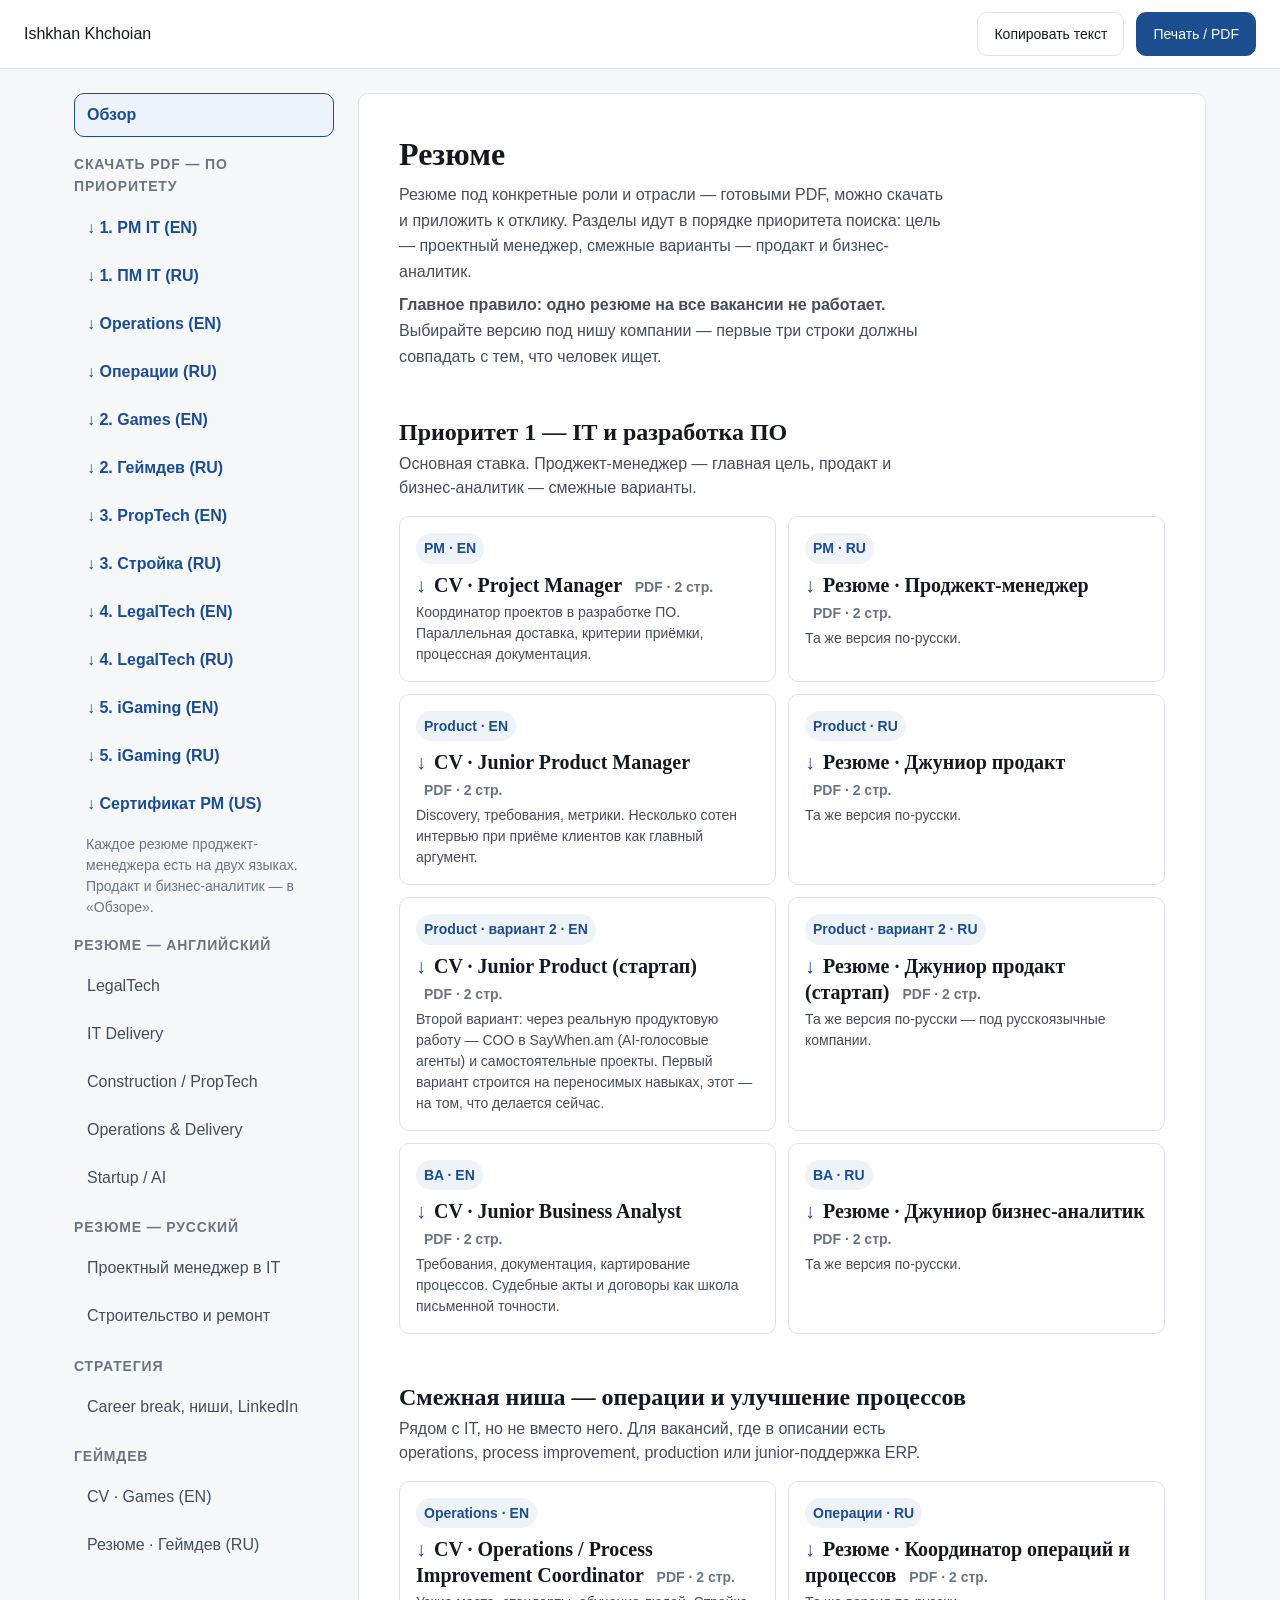
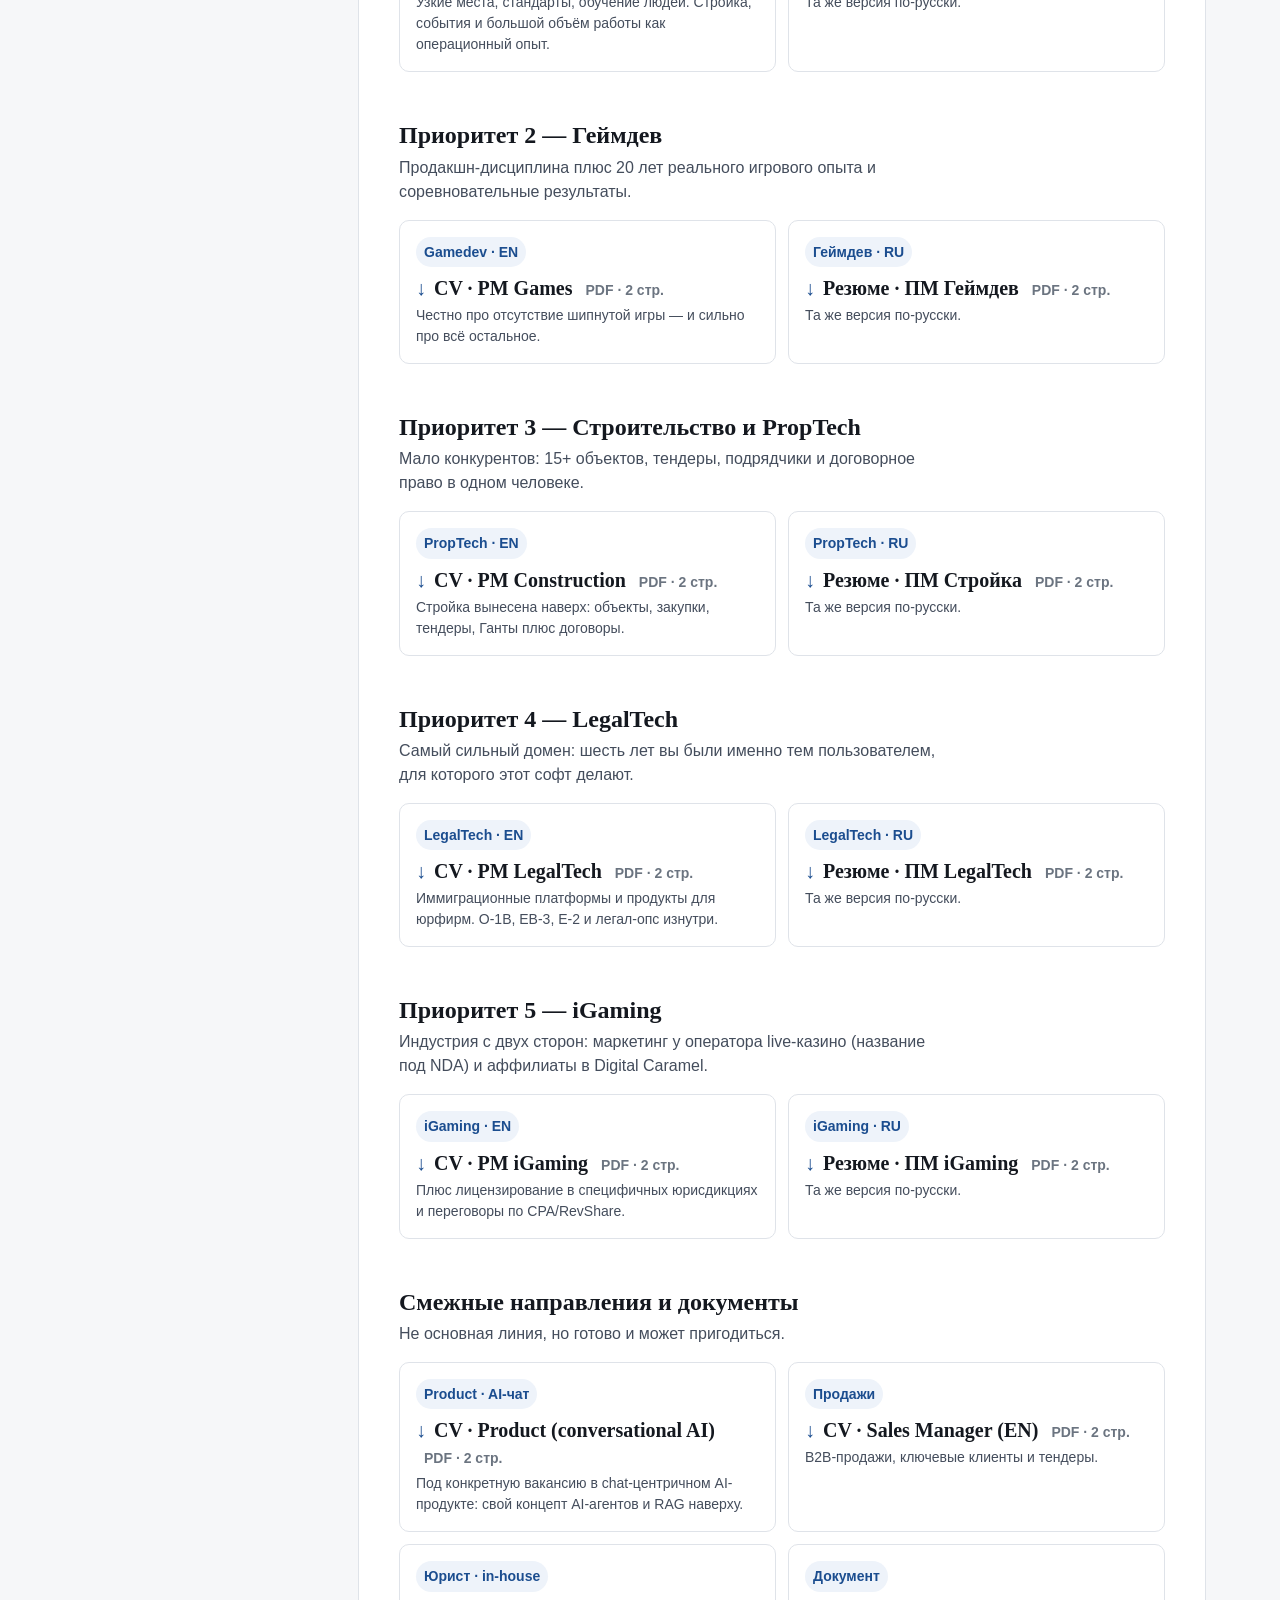
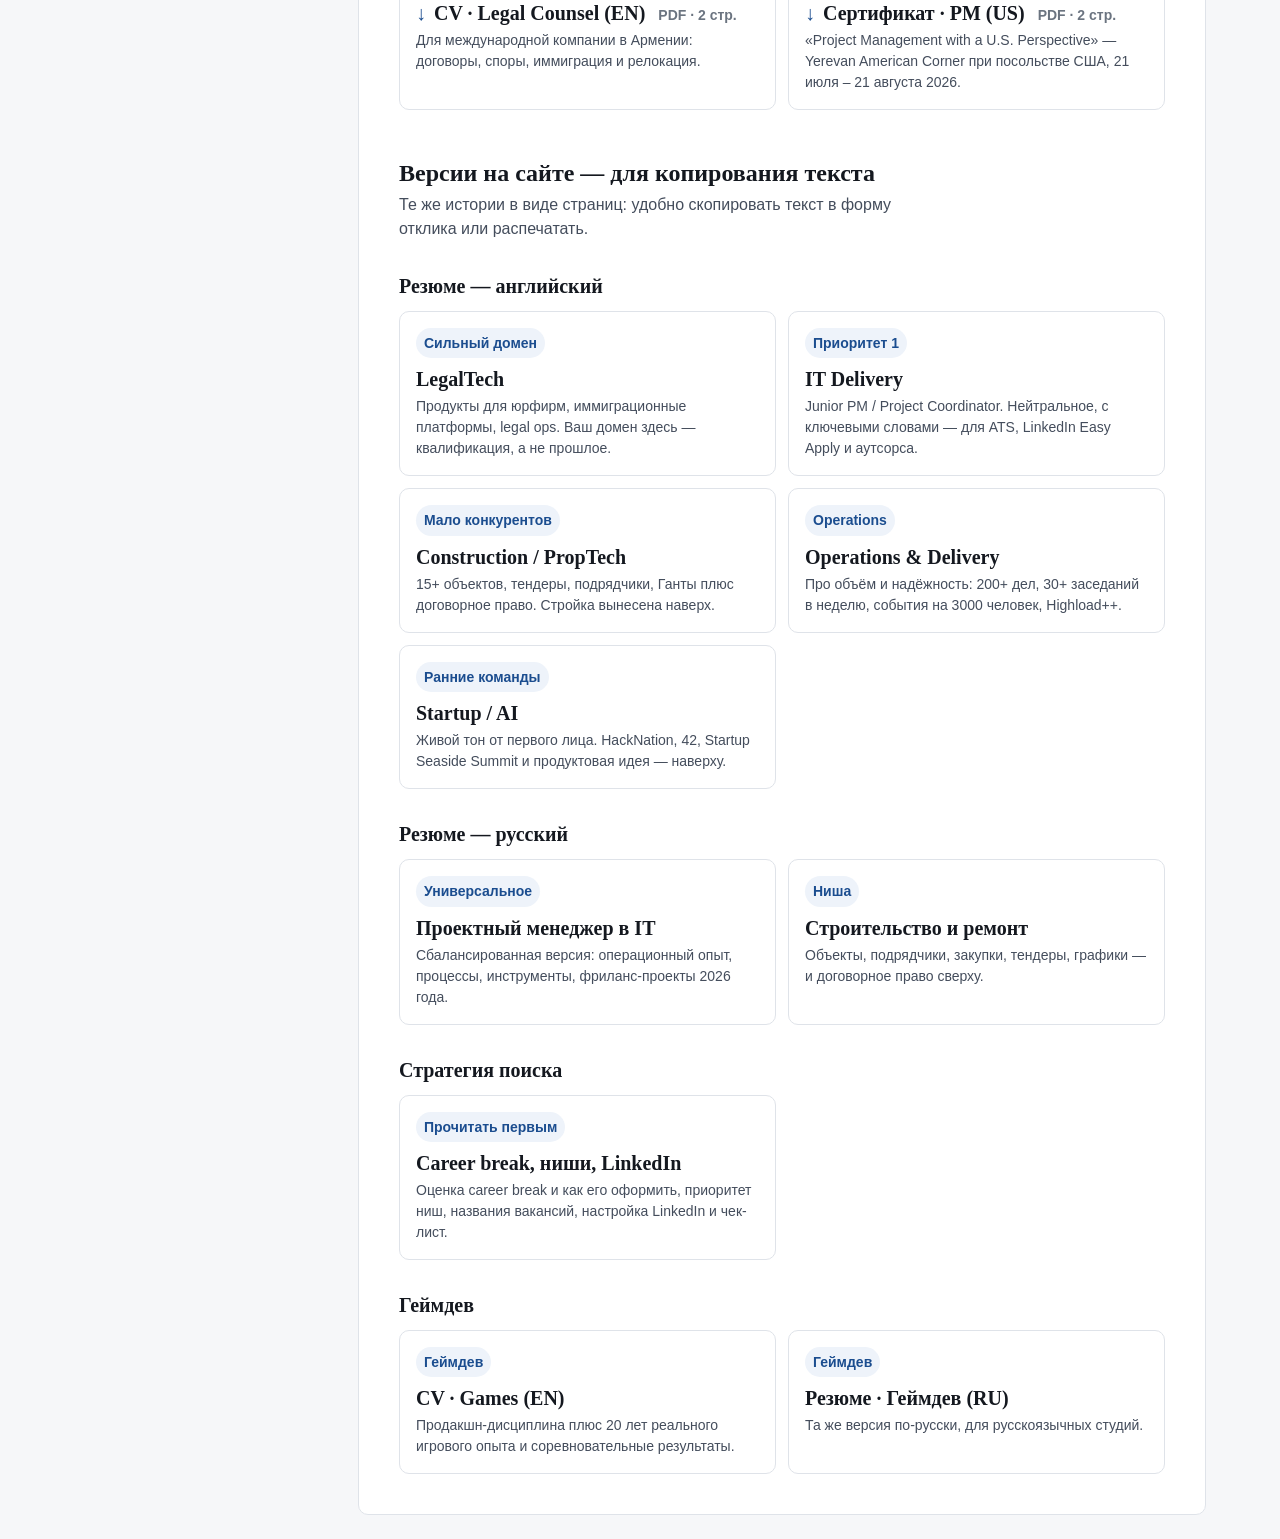
==== index.html @ 8a33fdd3 "Remove all cover letters from the site — letters are now written per vacancy in chat" ====
<!DOCTYPE html>
<html lang="ru">
<head>
<meta charset="utf-8">
<meta name="viewport" content="width=device-width, initial-scale=1">
<title>Ishkhan Khchoian — резюме</title>
<style>
/* IshkhanCasual — resume site
   Type scale: 14 / 16 / 20 / 24 / 32
   Spacing scale: 4 / 8 / 12 / 16 / 24 / 32 / 48 */

:root {
  --ink: #14181f;
  --ink-soft: #444d5c;
  --ink-faint: #6b7480;
  --line: #dfe3e9;
  --line-soft: #eceff3;
  --bg: #f6f7f9;
  --paper: #ffffff;
  --accent: #1b4d8f;
  --accent-soft: #eef3fa;
  --radius: 10px;
  --sans: "Inter", -apple-system, BlinkMacSystemFont, "Segoe UI", Roboto, Arial, sans-serif;
  --serif: "Source Serif 4", Georgia, "Times New Roman", serif;
}

* { box-sizing: border-box; }

html { -webkit-text-size-adjust: 100%; }

body {
  margin: 0;
  background: var(--bg);
  color: var(--ink);
  font-family: var(--sans);
  font-size: 16px;
  line-height: 1.6;
}

/* ---------- top bar ---------- */

.topbar {
  position: sticky;
  top: 0;
  z-index: 10;
  display: flex;
  flex-wrap: wrap;
  align-items: center;
  gap: 12px;
  padding: 12px 24px;
  background: rgba(255, 255, 255, 0.92);
  backdrop-filter: blur(8px);
  border-bottom: 1px solid var(--line);
}

.topbar a.home {
  font-weight: 600;
  color: var(--ink);
  text-decoration: none;
  font-size: 16px;
}

.topbar a.home:hover { color: var(--accent); }

.topbar .spacer { flex: 1 1 auto; }

.btn {
  display: inline-flex;
  align-items: center;
  justify-content: center;
  min-height: 44px;
  padding: 8px 16px;
  border: 1px solid var(--line);
  border-radius: var(--radius);
  background: var(--paper);
  color: var(--ink);
  font: inherit;
  font-size: 14px;
  font-weight: 500;
  cursor: pointer;
  text-decoration: none;
  transition: background 160ms ease, border-color 160ms ease, color 160ms ease;
}

.btn:hover { background: var(--accent-soft); border-color: var(--accent); color: var(--accent); }
.btn:active { transform: translateY(1px); }
.btn.primary { background: var(--accent); border-color: var(--accent); color: #fff; }
.btn.primary:hover { background: #16407a; color: #fff; }

/* ---------- layout ---------- */

.wrap {
  max-width: 880px;
  margin: 0 auto;
  padding: 32px 24px 48px;
}

.paper {
  background: var(--paper);
  border: 1px solid var(--line);
  border-radius: var(--radius);
  padding: 32px;
}

/* ---------- hub ---------- */

.hero h1 {
  font-family: var(--serif);
  font-size: 32px;
  line-height: 1.25;
  margin: 0 0 8px;
}

.hero p {
  margin: 0 0 8px;
  max-width: 62ch;
  color: var(--ink-soft);
}

.section-title {
  font-family: var(--serif);
  font-size: 24px;
  line-height: 1.3;
  margin: 48px 0 4px;
}

.lead-note {
  margin: 0 0 16px;
  max-width: 62ch;
  font-size: 16px;
  line-height: 1.5;
  color: var(--ink-soft);
}

.nav-note {
  margin: 8px 12px 16px;
  font-size: 14px;
  line-height: 1.5;
  color: var(--ink-faint);
}

.sub-title {
  font-family: var(--serif);
  font-size: 20px;
  line-height: 1.3;
  margin: 32px 0 12px;
}

.section-note {
  margin: 0 0 16px;
  color: var(--ink-faint);
  font-size: 14px;
  max-width: 62ch;
}

.cards {
  display: grid;
  gap: 12px;
  grid-template-columns: repeat(auto-fill, minmax(260px, 1fr));
}

a.card {
  display: block;
  padding: 16px;
  background: var(--paper);
  border: 1px solid var(--line);
  border-radius: var(--radius);
  text-decoration: none;
  color: inherit;
  transition: border-color 160ms ease, transform 160ms ease, box-shadow 160ms ease;
}

a.card:hover {
  border-color: var(--accent);
  transform: translateY(-2px);
  box-shadow: 0 6px 20px rgba(20, 24, 31, 0.07);
}

a.card .tag {
  display: inline-block;
  margin-bottom: 8px;
  padding: 4px 8px;
  border-radius: 999px;
  background: var(--accent-soft);
  color: var(--accent);
  font-size: 14px;
  font-weight: 600;
}

a.card h3 {
  font-family: var(--serif);
  font-size: 20px;
  line-height: 1.3;
  margin: 0 0 4px;
}

a.card p {
  margin: 0;
  font-size: 14px;
  line-height: 1.5;
  color: var(--ink-soft);
}

a.card.dl h3::before {
  content: "↓";
  display: inline-block;
  margin-right: 8px;
  color: var(--accent);
  font-family: var(--sans);
  font-weight: 700;
}

a.card.dl .ext {
  display: inline-block;
  margin-left: 8px;
  font-family: var(--sans);
  font-size: 14px;
  font-weight: 600;
  color: var(--ink-faint);
  white-space: nowrap;
}

/* ---------- prose ---------- */

.prose h2 {
  font-family: var(--serif);
  font-size: 24px;
  line-height: 1.3;
  margin: 32px 0 8px;
}

.prose h3 {
  font-size: 16px;
  font-weight: 600;
  margin: 24px 0 4px;
}

.prose p, .prose li { max-width: 66ch; }
.prose p { margin: 0 0 12px; }
.prose ul, .prose ol { margin: 0 0 12px; padding-left: 24px; }
.prose li { margin-bottom: 4px; }

.callout {
  margin: 16px 0;
  padding: 16px;
  border-left: 3px solid var(--accent);
  background: var(--accent-soft);
  border-radius: 0 var(--radius) var(--radius) 0;
}

.callout p:last-child { margin-bottom: 0; }

/* ---------- document (CV) ---------- */

.doc {
  background: var(--paper);
  border: 1px solid var(--line);
  border-radius: var(--radius);
  padding: 40px;
  color: var(--ink);
}

.doc h1 {
  font-family: var(--serif);
  font-size: 32px;
  line-height: 1.2;
  margin: 0 0 4px;
  letter-spacing: 0.01em;
}

.doc .role {
  font-size: 16px;
  font-weight: 600;
  color: var(--accent);
  margin: 0 0 8px;
}

.doc .contact {
  font-size: 14px;
  line-height: 1.6;
  color: var(--ink-soft);
  margin: 0 0 24px;
  padding-bottom: 16px;
  border-bottom: 1px solid var(--line);
}

.doc h2 {
  font-size: 14px;
  font-weight: 700;
  letter-spacing: 0.08em;
  text-transform: uppercase;
  color: var(--ink-faint);
  margin: 24px 0 12px;
  padding-bottom: 4px;
  border-bottom: 1px solid var(--line-soft);
}

.doc p { margin: 0 0 12px; max-width: 72ch; }

.job { margin-bottom: 16px; }

.job-top {
  display: flex;
  flex-wrap: wrap;
  align-items: baseline;
  gap: 4px 12px;
  margin-bottom: 4px;
}

.job-top .who { font-weight: 600; font-size: 16px; }
.job-top .when { margin-left: auto; font-size: 14px; color: var(--ink-faint); white-space: nowrap; }
.job .sub { font-size: 14px; color: var(--ink-soft); margin: 0 0 4px; }

.doc ul { margin: 0 0 4px; padding-left: 20px; }
.doc li { margin-bottom: 4px; max-width: 72ch; }

.skills { font-size: 16px; margin: 0 0 8px; max-width: 72ch; }
.skills b { font-weight: 600; }


.docnav {
  display: flex;
  flex-wrap: wrap;
  gap: 8px;
  margin-bottom: 16px;
}

.docnav a {
  font-size: 14px;
  padding: 4px 12px;
  border: 1px solid var(--line);
  border-radius: 999px;
  background: var(--paper);
  color: var(--ink-soft);
  text-decoration: none;
}

.docnav a:hover, .docnav a.on { border-color: var(--accent); color: var(--accent); background: var(--accent-soft); }

code {
  font-family: var(--sans);
  font-size: 14px;
  padding: 2px 4px;
  border-radius: 4px;
  background: var(--line-soft);
}

.todo {
  background: #fff5d6;
  border-bottom: 1px dashed #b3891f;
  padding: 0 2px;
}

/* ---------- mobile ---------- */

@media (max-width: 640px) {
  .wrap { padding: 24px 16px 32px; }
  .paper, .doc { padding: 24px 16px; }
  .topbar { padding: 8px 16px; gap: 8px; }
  .doc h1, .hero h1 { font-size: 24px; }
  .job-top .when { margin-left: 0; width: 100%; }
}

/* ---------- print ---------- */

@media print {
  :root { --line: #cfd4dc; --line-soft: #e2e6eb; }
  body { background: #fff; font-size: 10.5pt; line-height: 1.45; }
  .topbar, .docnav, .no-print { display: none !important; }
  .wrap { max-width: none; padding: 0; }
  .doc, .paper { border: 0; border-radius: 0; padding: 0; }
  .doc h1 { font-size: 20pt; }
  .doc h2 { margin: 14pt 0 6pt; }
  .job { margin-bottom: 10pt; page-break-inside: avoid; }
  a { color: inherit; text-decoration: none; }
}

/* ---------- single-file layout ---------- */
.layout { max-width: 1180px; margin: 0 auto; padding: 24px; display: flex; gap: 24px; align-items: flex-start; }
.sidenav { flex: 0 0 260px; position: sticky; top: 72px; }
.sidenav .grp { font-size: 14px; font-weight: 700; letter-spacing: .06em; text-transform: uppercase;
  color: var(--ink-faint); margin: 16px 0 8px; }
.sidenav .grp:first-child { margin-top: 0; }
.navbtn { display: block; width: 100%; text-align: left; min-height: 44px; padding: 8px 12px; margin-bottom: 4px;
  border: 1px solid transparent; border-radius: var(--radius); background: transparent; color: var(--ink-soft);
  font: inherit; font-size: 16px; line-height: 1.4; cursor: pointer;
  transition: background 160ms ease, color 160ms ease, border-color 160ms ease; }
.navbtn:hover { background: var(--paper); color: var(--ink); border-color: var(--line); }
a.navlink { display: flex; align-items: center; box-sizing: border-box; text-decoration: none; color: var(--accent); font-weight: 600; }
a.navlink:hover { color: var(--accent); }
.navbtn.on { background: var(--accent-soft); color: var(--accent); border-color: var(--accent); font-weight: 600; }
.content { flex: 1 1 auto; min-width: 0; }
.pane { display: none; }
.pane.active { display: block; animation: fade 220ms ease both; }
@keyframes fade { from { opacity: 0; transform: translateY(4px); } to { opacity: 1; transform: none; } }
.pane > .doc, .pane > .paper { background: var(--paper); border: 1px solid var(--line);
  border-radius: var(--radius); padding: 40px; }
@media (max-width: 860px) {
  .layout { display: block; padding: 16px; }
  .sidenav { position: static; margin-bottom: 24px; }
  .pane > .doc, .pane > .paper { padding: 24px 16px; }
}
@media print {
  .layout { display: block; padding: 0; max-width: none; }
  .sidenav { display: none !important; }
  .pane { display: none !important; }
  .pane.active { display: block !important; animation: none; }
  .pane > .doc, .pane > .paper { border: 0; padding: 0; }
}

</style>
</head>
<body>

<div class="topbar">
  <span class="home">Ishkhan Khchoian</span>
  <span class="spacer"></span>
  <button class="btn" id="copyBtn">Копировать текст</button>
  <button class="btn primary" id="printBtn">Печать / PDF</button>
</div>

<div class="layout">
<nav class="sidenav no-print">
  <button class="navbtn on" data-go="start">Обзор</button>
  <div class="grp">Скачать PDF — по приоритету</div>
  <a class="navbtn navlink" href="Ishkhan_Khchoian_PM_IT_EN.pdf?v=20261003" download="Ishkhan_Khchoian_PM_IT_EN.pdf">↓ 1. PM IT (EN)</a>
  <a class="navbtn navlink" href="Ishkhan_Khchoian_PM_IT_RU.pdf?v=20261003" download="Ishkhan_Khchoian_PM_IT_RU.pdf">↓ 1. ПМ IT (RU)</a>
  <a class="navbtn navlink" href="Ishkhan_Khchoian_Operations_Process_Improvement_EN.pdf?v=20261014" download="Ishkhan_Khchoian_Operations_Process_Improvement_EN.pdf">↓ Operations (EN)</a>
  <a class="navbtn navlink" href="Ishkhan_Khchoian_Operations_Process_Improvement_RU.pdf?v=20261014" download="Ishkhan_Khchoian_Operations_Process_Improvement_RU.pdf">↓ Операции (RU)</a>
  <a class="navbtn navlink" href="Ishkhan_Khchoian_PM_Gamedev_EN.pdf?v=20261003" download="Ishkhan_Khchoian_PM_Gamedev_EN.pdf">↓ 2. Games (EN)</a>
  <a class="navbtn navlink" href="Ishkhan_Khchoian_PM_Gamedev_RU.pdf?v=20261003" download="Ishkhan_Khchoian_PM_Gamedev_RU.pdf">↓ 2. Геймдев (RU)</a>
  <a class="navbtn navlink" href="Ishkhan_Khchoian_PM_PropTech_EN.pdf?v=20261003" download="Ishkhan_Khchoian_PM_PropTech_EN.pdf">↓ 3. PropTech (EN)</a>
  <a class="navbtn navlink" href="Ishkhan_Khchoian_PM_PropTech_RU.pdf?v=20261003" download="Ishkhan_Khchoian_PM_PropTech_RU.pdf">↓ 3. Стройка (RU)</a>
  <a class="navbtn navlink" href="Ishkhan_Khchoian_PM_LegalTech_EN.pdf?v=20261003" download="Ishkhan_Khchoian_PM_LegalTech_EN.pdf">↓ 4. LegalTech (EN)</a>
  <a class="navbtn navlink" href="Ishkhan_Khchoian_PM_LegalTech_RU.pdf?v=20261003" download="Ishkhan_Khchoian_PM_LegalTech_RU.pdf">↓ 4. LegalTech (RU)</a>
  <a class="navbtn navlink" href="Ishkhan_Khchoian_PM_iGaming_EN.pdf?v=20261003" download="Ishkhan_Khchoian_PM_iGaming_EN.pdf">↓ 5. iGaming (EN)</a>
  <a class="navbtn navlink" href="Ishkhan_Khchoian_PM_iGaming_RU.pdf?v=20261003" download="Ishkhan_Khchoian_PM_iGaming_RU.pdf">↓ 5. iGaming (RU)</a>
  <a class="navbtn navlink" href="Ishkhan_Khchoian_PM_Certificate_US_Perspective.pdf?v=20261003" download="Ishkhan_Khchoian_PM_Certificate_US_Perspective.pdf">↓ Сертификат PM (US)</a>
  <p class="nav-note">Каждое резюме проджект-менеджера есть на двух языках. Продакт и бизнес-аналитик — в «Обзоре».</p>
  <div class="grp">Резюме — английский</div>
  <button class="navbtn" data-go="cv-legaltech">LegalTech</button>
  <button class="navbtn" data-go="cv-delivery">IT Delivery</button>
  <button class="navbtn" data-go="cv-contech">Construction / PropTech</button>
  <button class="navbtn" data-go="cv-ops">Operations & Delivery</button>
  <button class="navbtn" data-go="cv-startup">Startup / AI</button>
  <div class="grp">Резюме — русский</div>
  <button class="navbtn" data-go="cv-ru-it">Проектный менеджер в IT</button>
  <button class="navbtn" data-go="cv-ru-stroy">Строительство и ремонт</button>
  <div class="grp">Стратегия</div>
  <button class="navbtn" data-go="strategy">Career break, ниши, LinkedIn</button>
  <div class="grp">Геймдев</div>
  <button class="navbtn" data-go="cv-gd-en">CV · Games (EN)</button>
  <button class="navbtn" data-go="cv-gd-ru">Резюме · Геймдев (RU)</button>
</nav>

<div class="content">
<section class="pane active" id="pane-start">
<div class="paper">
<div class="hero"><h1>Резюме</h1>
<p>Резюме под конкретные роли и отрасли — готовыми PDF, можно скачать и приложить к отклику. Разделы идут в порядке приоритета поиска: цель — проектный менеджер, смежные варианты — продакт и бизнес-аналитик.</p>
<p><b>Главное правило: одно резюме на все вакансии не работает.</b> Выбирайте версию под нишу компании — первые три строки должны совпадать с тем, что человек ищет.</p></div>
<h2 class="section-title">Приоритет 1 — IT и разработка ПО</h2>
<p class="lead-note">Основная ставка. Проджект-менеджер — главная цель, продакт и бизнес-аналитик — смежные варианты.</p>
<div class="cards">
<a class="card dl" href="Ishkhan_Khchoian_PM_IT_EN.pdf?v=20261003" download="Ishkhan_Khchoian_PM_IT_EN.pdf"><span class="tag">PM · EN</span><h3>CV · Project Manager <span class="ext">PDF · 2 стр.</span></h3><p>Координатор проектов в разработке ПО. Параллельная доставка, критерии приёмки, процессная документация.</p></a>
<a class="card dl" href="Ishkhan_Khchoian_PM_IT_RU.pdf?v=20261003" download="Ishkhan_Khchoian_PM_IT_RU.pdf"><span class="tag">PM · RU</span><h3>Резюме · Проджект-менеджер <span class="ext">PDF · 2 стр.</span></h3><p>Та же версия по-русски.</p></a>
<a class="card dl" href="Ishkhan_Khchoian_Junior_Product_Manager_EN.pdf?v=20261003" download="Ishkhan_Khchoian_Junior_Product_Manager_EN.pdf"><span class="tag">Product · EN</span><h3>CV · Junior Product Manager <span class="ext">PDF · 2 стр.</span></h3><p>Discovery, требования, метрики. Несколько сотен интервью при приёме клиентов как главный аргумент.</p></a>
<a class="card dl" href="Ishkhan_Khchoian_Junior_Product_Manager_RU.pdf?v=20261003" download="Ishkhan_Khchoian_Junior_Product_Manager_RU.pdf"><span class="tag">Product · RU</span><h3>Резюме · Джуниор продакт <span class="ext">PDF · 2 стр.</span></h3><p>Та же версия по-русски.</p></a>
<a class="card dl" href="Ishkhan_Khchoian_Junior_Product_Manager_Startup_EN.pdf?v=20261003" download="Ishkhan_Khchoian_Junior_Product_Manager_Startup_EN.pdf"><span class="tag">Product · вариант 2 · EN</span><h3>CV · Junior Product (стартап) <span class="ext">PDF · 2 стр.</span></h3><p>Второй вариант: через реальную продуктовую работу — COO в SayWhen.am (AI-голосовые агенты) и самостоятельные проекты. Первый вариант строится на переносимых навыках, этот — на том, что делается сейчас.</p></a>
<a class="card dl" href="Ishkhan_Khchoian_Junior_Product_Manager_Startup_RU.pdf?v=20261003" download="Ishkhan_Khchoian_Junior_Product_Manager_Startup_RU.pdf"><span class="tag">Product · вариант 2 · RU</span><h3>Резюме · Джуниор продакт (стартап) <span class="ext">PDF · 2 стр.</span></h3><p>Та же версия по-русски — под русскоязычные компании.</p></a>
<a class="card dl" href="Ishkhan_Khchoian_Junior_Business_Analyst_EN.pdf?v=20261003" download="Ishkhan_Khchoian_Junior_Business_Analyst_EN.pdf"><span class="tag">BA · EN</span><h3>CV · Junior Business Analyst <span class="ext">PDF · 2 стр.</span></h3><p>Требования, документация, картирование процессов. Судебные акты и договоры как школа письменной точности.</p></a>
<a class="card dl" href="Ishkhan_Khchoian_Junior_Business_Analyst_RU.pdf?v=20261003" download="Ishkhan_Khchoian_Junior_Business_Analyst_RU.pdf"><span class="tag">BA · RU</span><h3>Резюме · Джуниор бизнес-аналитик <span class="ext">PDF · 2 стр.</span></h3><p>Та же версия по-русски.</p></a>
</div>
<h2 class="section-title">Смежная ниша — операции и улучшение процессов</h2>
<p class="lead-note">Рядом с IT, но не вместо него. Для вакансий, где в описании есть operations, process improvement, production или junior-поддержка ERP.</p>
<div class="cards">
<a class="card dl" href="Ishkhan_Khchoian_Operations_Process_Improvement_EN.pdf?v=20261014" download="Ishkhan_Khchoian_Operations_Process_Improvement_EN.pdf"><span class="tag">Operations · EN</span><h3>CV · Operations / Process Improvement Coordinator <span class="ext">PDF · 2 стр.</span></h3><p>Узкие места, стандарты, обучение людей. Стройка, события и большой объём работы как операционный опыт.</p></a>
<a class="card dl" href="Ishkhan_Khchoian_Operations_Process_Improvement_RU.pdf?v=20261014" download="Ishkhan_Khchoian_Operations_Process_Improvement_RU.pdf"><span class="tag">Операции · RU</span><h3>Резюме · Координатор операций и процессов <span class="ext">PDF · 2 стр.</span></h3><p>Та же версия по-русски.</p></a>
</div>
<h2 class="section-title">Приоритет 2 — Геймдев</h2>
<p class="lead-note">Продакшн-дисциплина плюс 20 лет реального игрового опыта и соревновательные результаты.</p>
<div class="cards">
<a class="card dl" href="Ishkhan_Khchoian_PM_Gamedev_EN.pdf?v=20261003" download="Ishkhan_Khchoian_PM_Gamedev_EN.pdf"><span class="tag">Gamedev · EN</span><h3>CV · PM Games <span class="ext">PDF · 2 стр.</span></h3><p>Честно про отсутствие шипнутой игры — и сильно про всё остальное.</p></a>
<a class="card dl" href="Ishkhan_Khchoian_PM_Gamedev_RU.pdf?v=20261003" download="Ishkhan_Khchoian_PM_Gamedev_RU.pdf"><span class="tag">Геймдев · RU</span><h3>Резюме · ПМ Геймдев <span class="ext">PDF · 2 стр.</span></h3><p>Та же версия по-русски.</p></a>
</div>
<h2 class="section-title">Приоритет 3 — Строительство и PropTech</h2>
<p class="lead-note">Мало конкурентов: 15+ объектов, тендеры, подрядчики и договорное право в одном человеке.</p>
<div class="cards">
<a class="card dl" href="Ishkhan_Khchoian_PM_PropTech_EN.pdf?v=20261003" download="Ishkhan_Khchoian_PM_PropTech_EN.pdf"><span class="tag">PropTech · EN</span><h3>CV · PM Construction <span class="ext">PDF · 2 стр.</span></h3><p>Стройка вынесена наверх: объекты, закупки, тендеры, Ганты плюс договоры.</p></a>
<a class="card dl" href="Ishkhan_Khchoian_PM_PropTech_RU.pdf?v=20261003" download="Ishkhan_Khchoian_PM_PropTech_RU.pdf"><span class="tag">PropTech · RU</span><h3>Резюме · ПМ Стройка <span class="ext">PDF · 2 стр.</span></h3><p>Та же версия по-русски.</p></a>
</div>
<h2 class="section-title">Приоритет 4 — LegalTech</h2>
<p class="lead-note">Самый сильный домен: шесть лет вы были именно тем пользователем, для которого этот софт делают.</p>
<div class="cards">
<a class="card dl" href="Ishkhan_Khchoian_PM_LegalTech_EN.pdf?v=20261003" download="Ishkhan_Khchoian_PM_LegalTech_EN.pdf"><span class="tag">LegalTech · EN</span><h3>CV · PM LegalTech <span class="ext">PDF · 2 стр.</span></h3><p>Иммиграционные платформы и продукты для юрфирм. O-1B, EB-3, E-2 и легал-опс изнутри.</p></a>
<a class="card dl" href="Ishkhan_Khchoian_PM_LegalTech_RU.pdf?v=20261003" download="Ishkhan_Khchoian_PM_LegalTech_RU.pdf"><span class="tag">LegalTech · RU</span><h3>Резюме · ПМ LegalTech <span class="ext">PDF · 2 стр.</span></h3><p>Та же версия по-русски.</p></a>
</div>
<h2 class="section-title">Приоритет 5 — iGaming</h2>
<p class="lead-note">Индустрия с двух сторон: маркетинг у оператора live-казино (название под NDA) и аффилиаты в Digital Caramel.</p>
<div class="cards">
<a class="card dl" href="Ishkhan_Khchoian_PM_iGaming_EN.pdf?v=20261003" download="Ishkhan_Khchoian_PM_iGaming_EN.pdf"><span class="tag">iGaming · EN</span><h3>CV · PM iGaming <span class="ext">PDF · 2 стр.</span></h3><p>Плюс лицензирование в специфичных юрисдикциях и переговоры по CPA/RevShare.</p></a>
<a class="card dl" href="Ishkhan_Khchoian_PM_iGaming_RU.pdf?v=20261003" download="Ishkhan_Khchoian_PM_iGaming_RU.pdf"><span class="tag">iGaming · RU</span><h3>Резюме · ПМ iGaming <span class="ext">PDF · 2 стр.</span></h3><p>Та же версия по-русски.</p></a>
</div>
<h2 class="section-title">Смежные направления и документы</h2>
<p class="lead-note">Не основная линия, но готово и может пригодиться.</p>
<div class="cards">
<a class="card dl" href="Ishkhan_Khchoian_Product_Manager_Conversational_AI.pdf?v=20261003" download="Ishkhan_Khchoian_Product_Manager_Conversational_AI.pdf"><span class="tag">Product · AI-чат</span><h3>CV · Product (conversational AI) <span class="ext">PDF · 2 стр.</span></h3><p>Под конкретную вакансию в chat-центричном AI-продукте: свой концепт AI-агентов и RAG наверху.</p></a>
<a class="card dl" href="Ishkhan_Khchoian_Sales_Manager.pdf?v=20261003" download="Ishkhan_Khchoian_Sales_Manager.pdf"><span class="tag">Продажи</span><h3>CV · Sales Manager (EN) <span class="ext">PDF · 2 стр.</span></h3><p>B2B-продажи, ключевые клиенты и тендеры.</p></a>
<a class="card dl" href="Ishkhan_Khchoian_Legal_Counsel_Armenia.pdf?v=20261003" download="Ishkhan_Khchoian_Legal_Counsel_Armenia.pdf"><span class="tag">Юрист · in-house</span><h3>CV · Legal Counsel (EN) <span class="ext">PDF · 2 стр.</span></h3><p>Для международной компании в Армении: договоры, споры, иммиграция и релокация.</p></a>
<a class="card dl" href="Ishkhan_Khchoian_PM_Certificate_US_Perspective.pdf?v=20261003" download="Ishkhan_Khchoian_PM_Certificate_US_Perspective.pdf"><span class="tag">Документ</span><h3>Сертификат · PM (US) <span class="ext">PDF · 2 стр.</span></h3><p>«Project Management with a U.S. Perspective» — Yerevan American Corner при посольстве США, 21 июля – 21 августа 2026.</p></a>
</div>
<h2 class="section-title">Версии на сайте — для копирования текста</h2><p class="lead-note">Те же истории в виде страниц: удобно скопировать текст в форму отклика или распечатать.</p><h3 class="sub-title">Резюме — английский</h3>
<div class="cards">
<a class="card" href="#cv-legaltech" data-go="cv-legaltech"><span class="tag">Сильный домен</span><h3>LegalTech</h3><p>Продукты для юрфирм, иммиграционные платформы, legal ops. Ваш домен здесь — квалификация, а не прошлое.</p></a>
<a class="card" href="#cv-delivery" data-go="cv-delivery"><span class="tag">Приоритет 1</span><h3>IT Delivery</h3><p>Junior PM / Project Coordinator. Нейтральное, с ключевыми словами — для ATS, LinkedIn Easy Apply и аутсорса.</p></a>
<a class="card" href="#cv-contech" data-go="cv-contech"><span class="tag">Мало конкурентов</span><h3>Construction / PropTech</h3><p>15+ объектов, тендеры, подрядчики, Ганты плюс договорное право. Стройка вынесена наверх.</p></a>
<a class="card" href="#cv-ops" data-go="cv-ops"><span class="tag">Operations</span><h3>Operations & Delivery</h3><p>Про объём и надёжность: 200+ дел, 30+ заседаний в неделю, события на 3000 человек, Highload++.</p></a>
<a class="card" href="#cv-startup" data-go="cv-startup"><span class="tag">Ранние команды</span><h3>Startup / AI</h3><p>Живой тон от первого лица. HackNation, 42, Startup Seaside Summit и продуктовая идея — наверху.</p></a>
</div>
<h3 class="sub-title">Резюме — русский</h3>
<div class="cards">
<a class="card" href="#cv-ru-it" data-go="cv-ru-it"><span class="tag">Универсальное</span><h3>Проектный менеджер в IT</h3><p>Сбалансированная версия: операционный опыт, процессы, инструменты, фриланс-проекты 2026 года.</p></a>
<a class="card" href="#cv-ru-stroy" data-go="cv-ru-stroy"><span class="tag">Ниша</span><h3>Строительство и ремонт</h3><p>Объекты, подрядчики, закупки, тендеры, графики — и договорное право сверху.</p></a>
</div>
<h3 class="sub-title">Стратегия поиска</h3>
<div class="cards">
<a class="card" href="#strategy" data-go="strategy"><span class="tag">Прочитать первым</span><h3>Career break, ниши, LinkedIn</h3><p>Оценка career break и как его оформить, приоритет ниш, названия вакансий, настройка LinkedIn и чек-лист.</p></a>
</div>
<h3 class="sub-title">Геймдев</h3>
<div class="cards">
<a class="card" href="#cv-gd-en" data-go="cv-gd-en"><span class="tag">Геймдев</span><h3>CV · Games (EN)</h3><p>Продакшн-дисциплина плюс 20 лет реального игрового опыта и соревновательные результаты.</p></a>
<a class="card" href="#cv-gd-ru" data-go="cv-gd-ru"><span class="tag">Геймдев</span><h3>Резюме · Геймдев (RU)</h3><p>Та же версия по-русски, для русскоязычных студий.</p></a>
</div>
</div>
</section>

<section class="pane" id="pane-cv-legaltech">
<div class="copyzone doc"><h1>Ishkhan Khchoian</h1>
  <p class="role">Project Manager — LegalTech &amp; Legal Operations</p>
  <p class="contact">
    Yerevan, Armenia · open to remote · relocation possible<br>
    +374 98 60 34 64 · ishxanxchoyan@gmail.com · linkedin.com/in/ishkhan-khchoian-2419182b3<br>
    Armenian (native) · English (C1) · Russian (C2)
  </p>

  <h2>Profile</h2>
  <p>Project and operations professional with 6+ years inside legal delivery — from paralegal to Senior Case Manager owning a firm's most complex U.S. immigration filings (O-1B, EB-3, E-2). I am the person who redesigns the pipeline: intake scripts, evidence checklists, document templates, hand-offs between paralegals and attorneys. At Shamayev Business Law Corp. I designed and ran an internal Paralegal Academy that trained the team.</p>
  <p>I have now moved that operational depth into IT project management on purpose — a full-time career transition backed by PM training, a month of programming at 42 Yerevan, and a hackathon prize. For a legaltech product I offer something a generic junior PM cannot: I have been the end user of this software for six years, and I can translate between legal customers and an engineering backlog without a middleman.</p>

  <h2>Core Skills</h2>
  <p class="skills"><b>Delivery:</b> project coordination · scope &amp; timelines · Gantt charts · Agile/Scrum ceremonies · backlog grooming · stakeholder communication · risk tracking</p>
  <p class="skills"><b>Legal operations:</b> end-to-end case management · SOP and checklist design · document workflow · intake and client communication · legal research &amp; evidence analysis · quality review</p>
  <p class="skills"><b>Tools:</b> Jira · Confluence · Notion · Trello · Monday · Bitrix24 · AmoCRM · Google Workspace · MS Office</p>

  <h2>Experience</h2>

  <div class="job">
    <div class="job-top"><span class="who">Freelance — legal &amp; project work · PM training</span><span class="when">Feb 2026 – Present</span></div>
    <ul>
      <li><b>Project management training to U.S. standards</b> — Yerevan American Corner with the U.S. Embassy, 21 Jul – 21 Aug 2026; Certificate of Achievement.</li>
      <li>Legal: IP assignment for works of popular musicians; corporate structure for a crypto trader; advised on opening a crypto-exchange office in Armenia.</li>
      <li>Projects: COO of the <b>SayWhen.am</b> startup (AI voice agents for business); business research for a water production line; CPA/affiliate manager (under NDA); sale of family real estate.</li>
    </ul>
  </div>

  <div class="job">
    <div class="job-top"><span class="who">Senior Case Manager — M&amp;M Document Preparation</span><span class="when">Jun 2025 – Feb 2026</span></div>
    <ul>
      <li>Owned end-to-end delivery of the company's most complex filings — O-1B, EB-3, E-2 and secondary petitions — from intake interview through evidence assembly to submission, running up to <b>12 cases in parallel</b>.</li>
      <li>Coordinated and supported a team of <b>8 paralegals</b>: reviewed their evidence packages, resolved escalations, and acted as the reference point on difficult case strategy.</li>
      <li>Rebuilt internal workflows, templates and best-practice checklists; the standards I wrote became the team's default way of working and cut rework on document preparation.</li>
      <li>Ran client communication across every stage of the case — expectation setting, status updates, and evidence chasing against hard filing deadlines.</li>
      <li>Performed legal research and analysed evidence to shape case strategy on high-value matters.</li>
    </ul>
  </div>

  <div class="job">
    <div class="job-top"><span class="who">Event / Project Manager — Hosq Corp.</span><span class="when">Jan 2025 – Jun 2025</span></div>
    <ul>
      <li>Coordinated large-scale concerts and shows for audiences of 100–3,000, running several projects in parallel under fixed, unmovable dates.</li>
      <li>Handled vendor communication, scheduling, logistics and on-site operations from setup to closing.</li>
    </ul>
  </div>

  <div class="job">
    <div class="job-top"><span class="who">Project Manager — Qanon Construction</span><span class="when">Aug 2024 – Dec 2024</span></div>
    <ul>
      <li>Managed client communication and sales coordination; maintained project timelines, follow-ups and internal hand-offs across the daily operation.</li>
    </ul>
  </div>

  <div class="job">
    <div class="job-top"><span class="who">Paralegal — Bloomrich Law Firm</span><span class="when">Nov 2023 – Aug 2024</span></div>
    <ul>
      <li>Given full autonomy over an independent caseload on the strength of prior results — set my own priorities and case approach rather than working to assigned tasks.</li>
      <li>Prepared immigration and non-immigration filings, tracked case progress, and supported attorneys with research and submissions.</li>
    </ul>
  </div>

  <div class="job">
    <div class="job-top"><span class="who">Senior Paralegal — Shamayev Business Law Corp.</span><span class="when">Feb 2023 – Oct 2023</span></div>
    <ul>
      <li>Designed and led the firm's <b>Paralegal Academy</b> — an internal training track on business and talent immigration. The materials I wrote went on to serve <b>50+ paralegals</b>.</li>
      <li>Trusted to deputise for the team lead and to carry the firm's key cases.</li>
      <li>Managed case documentation, client communication and workflow coordination across multiple active matters.</li>
    </ul>
  </div>

  <div class="job">
    <div class="job-top"><span class="who">Judge's Associate — Arbitration Court of the Magadan Region</span><span class="when">Nov 2021 – Dec 2022</span></div>
    <ul>
      <li>Ran 200+ parallel cases and 30+ hearings per week in a strictly deadline-driven environment.</li>
      <li>Simultaneously covered three roles — judge's associate, court specialist and court secretary — normally held by three people.</li>
      <li>Drafted judicial acts and managed case materials and document flow. Written reference available.</li>
    </ul>
  </div>

  <div class="job">
    <div class="job-top"><span class="who">Assistant Lawyer — Bar Association</span><span class="when">Dec 2019 – Aug 2021</span></div>
    <ul>
      <li>Analysed civil-law contracts, prepared statements of claim and supporting filings; provided legal support to a trade and construction business.</li>
    </ul>
  </div>

  <div class="job">
    <div class="job-top"><span class="who">Administrator / Legal Counsel — LLC "SIS"</span><span class="when">Jun 2015 – Sep 2019</span></div>
    <ul>
      <li>Ran day-to-day operations of a construction and retail business: 15+ construction projects, contractors, procurement, tenders, hiring and sales support.</li>
    </ul>
  </div>

  <h2>Education &amp; Training</h2>
  <ul>
    <li><b>Project Management, U.S. standards</b> — “Project Management with a U.S. Perspective: Skills for Global Success” — Yerevan American Corner, a joint program of the U.S. Embassy Yerevan and the City Central Isahakyan Library, 21 Jul – 21 Aug 2026; in person, Certificate of Achievement</li>
    <li><b>Project Management</b> — PM Club, 2023 (52 academic hours, online)</li>
    <li><b>Piscine intensive (C programming)</b> — 42 Yerevan, Nov–Dec 2025 (passed selection; completed alongside full-time work)</li>
    <li><b>Bachelor of Law</b> — North-Eastern State University, 2021</li>
    <li><b>Civil Law, Faculty of Law</b> — St. Petersburg State University, 2016</li>
  </ul>

  <h2>Beyond Work</h2>
  <ul>
    <li><b>Ethos Foundation</b> — headquarters coordinator, Sep 2023 – Oct 2024. Coordinated humanitarian distribution reaching ~100 families per day. Written commendation available.</li>
    <li><b>Highload++ conference</b> (700 attendees) — part of the organising team, led a crew of 12, given special assignments by the organisers and awarded a performance bonus. Certificate available.</li>
    <li><b>HackNation</b> — 2nd place, local pitches. <b>Startup Seaside Summit</b> — participant.</li>
  </ul></div>
</section>

<section class="pane" id="pane-cv-delivery">
<div class="copyzone doc"><h1>Ishkhan Khchoian</h1>
  <p class="role">Junior Project Manager / Project Coordinator</p>
  <p class="contact">
    Yerevan, Armenia · open to remote and hybrid<br>
    +374 98 60 34 64 · ishxanxchoyan@gmail.com · linkedin.com/in/ishkhan-khchoian-2419182b3<br>
    Armenian (native) · English (C1) · Russian (C2)
  </p>

  <h2>Professional Summary</h2>
  <p>Project coordinator and operations professional with 6+ years of managing parallel workstreams, deadlines and stakeholders in international companies. Experience spans project management in construction, event delivery, and end-to-end case management in U.S. immigration law, including leading teams of up to 20 people and coordinating cross-functional groups. Trained in project management to U.S. standards (“Project Management with a U.S. Perspective”, Yerevan American Corner / U.S. Embassy Yerevan, Jul–Aug 2026; PM Club, 52 hours), practical with Jira, Confluence, Notion and Trello, and comfortable in Agile/Scrum ceremonies. Strong documentation, process-optimisation and client-communication skills. Seeking a junior project manager or project coordinator role in IT.</p>

  <h2>Key Skills</h2>
  <p class="skills"><b>Project management:</b> Project Coordination · Scope Management · Scheduling &amp; Timelines · Gantt Charts · Agile · Scrum · Kanban · Backlog Management · Risk Tracking · Status Reporting · Stakeholder Management</p>
  <p class="skills"><b>Operations:</b> Workflow Management · Process Optimisation · SOPs &amp; Checklists · Documentation · Requirements Gathering · Vendor Management · Quality Control · Cross-functional Coordination</p>
  <p class="skills"><b>Tools:</b> Jira · Confluence · Notion · Trello · Monday.com · Bitrix24 · AmoCRM · Google Workspace · Google Analytics · MS Office</p>
  <p class="skills"><b>Languages:</b> Armenian (Native) · English (C1) · Russian (C2)</p>

  <h2>Professional Experience</h2>

  <div class="job">
    <div class="job-top"><span class="who">Freelance — legal &amp; project work · PM training</span><span class="when">Feb 2026 – Present</span></div>
    <ul>
      <li><b>Project management training to U.S. standards</b> — Yerevan American Corner with the U.S. Embassy, 21 Jul – 21 Aug 2026; Certificate of Achievement.</li>
      <li>Legal: IP assignment for works of popular musicians; corporate structure for a crypto trader; advised on opening a crypto-exchange office in Armenia.</li>
      <li>Projects: COO of the <b>SayWhen.am</b> startup (AI voice agents for business); business research for a water production line; CPA/affiliate manager (under NDA); sale of family real estate.</li>
      <li>HackNation — 2nd place in the local pitches; on-site final at TUMO Labs, Yerevan (July 2026). Startup Seaside Summit participant.</li>
    </ul>
  </div>

  <div class="job">
    <div class="job-top"><span class="who">Senior Case Manager — M&amp;M Document Preparation</span><span class="when">Jun 2025 – Feb 2026</span></div>
    <ul>
      <li>Managed end-to-end delivery of complex, high-value client cases from intake through completion, running up to <b>12 projects in parallel</b> against fixed external deadlines.</li>
      <li>Coordinated a team of <b>8 case handlers</b>: reviewed deliverables, resolved escalations and served as the escalation point on difficult work.</li>
      <li>Designed and rolled out internal workflows, templates and checklists that became the team's operating standard and reduced rework.</li>
      <li>Owned client communication at every stage — status reporting, expectation management and requirement gathering.</li>
    </ul>
  </div>

  <div class="job">
    <div class="job-top"><span class="who">Project Manager — Hosq Corp.</span><span class="when">Jan 2025 – Jun 2025</span></div>
    <ul>
      <li>Coordinated multiple concurrent live events for audiences of 100–3,000 people under non-movable launch dates.</li>
      <li>Managed logistics, scheduling, vendor communication and on-site operations across concerts, festivals and shows.</li>
    </ul>
  </div>

  <div class="job">
    <div class="job-top"><span class="who">Project Manager — Qanon Construction</span><span class="when">Aug 2024 – Dec 2024</span></div>
    <ul>
      <li>Coordinated project timelines, follow-up tasks and internal hand-offs; managed client communication and sales coordination.</li>
    </ul>
  </div>

  <div class="job">
    <div class="job-top"><span class="who">Paralegal — Bloomrich Law Firm</span><span class="when">Nov 2023 – Aug 2024</span></div>
    <ul>
      <li>Ran an independent caseload with full autonomy over prioritisation and approach; tracked progress and communicated with clients.</li>
    </ul>
  </div>

  <div class="job">
    <div class="job-top"><span class="who">Senior Paralegal — Shamayev Business Law Corp.</span><span class="when">Feb 2023 – Oct 2023</span></div>
    <ul>
      <li>Designed and led an internal training programme ("Paralegal Academy"); the materials I produced went on to serve <b>50+ specialists</b>.</li>
      <li>Deputised for the team lead and carried the company's key accounts; coordinated documentation and workflow across active projects.</li>
    </ul>
  </div>

  <div class="job">
    <div class="job-top"><span class="who">Judge's Associate — Arbitration Court of the Magadan Region</span><span class="when">Nov 2021 – Dec 2022</span></div>
    <ul>
      <li>Handled 200+ parallel cases and 30+ hearings per week in a strictly deadline-driven environment.</li>
      <li>Covered three roles simultaneously (judge's associate, court specialist, court secretary) normally staffed by three people.</li>
    </ul>
  </div>

  <div class="job">
    <div class="job-top"><span class="who">Assistant Lawyer — Bar Association</span><span class="when">Dec 2019 – Aug 2021</span></div>
    <ul>
      <li>Analysed contracts, prepared claims and documentation, and supported a trade and construction organisation.</li>
    </ul>
  </div>

  <div class="job">
    <div class="job-top"><span class="who">Administrator / Legal Counsel — LLC "SIS"</span><span class="when">Jun 2015 – Sep 2019</span></div>
    <ul>
      <li>Coordinated 15+ construction and retail projects, teams of 2–20, contractors, procurement and tenders; managed recruitment and daily operations.</li>
    </ul>
  </div>

  <h2>Education</h2>
  <ul>
    <li><b>Project Management, U.S. standards</b> — “Project Management with a U.S. Perspective: Skills for Global Success” — Yerevan American Corner, a joint program of the U.S. Embassy Yerevan and the City Central Isahakyan Library, 21 Jul – 21 Aug 2026; Certificate of Achievement</li>
    <li><b>Project Management</b> — PM Club, 2023 (52 academic hours)</li>
    <li><b>Piscine intensive (C programming)</b> — 42 Yerevan, Nov–Dec 2025 (passed selection; completed alongside full-time work)</li>
    <li><b>Bachelor of Law</b> — North-Eastern State University, 2021</li>
    <li><b>Civil Law, Faculty of Law</b> — St. Petersburg State University, 2016</li>
  </ul>

  <h2>Additional</h2>
  <ul>
    <li><b>Highload++ conference</b> (700 attendees) — organising team; led a crew of 12; performance bonus awarded.</li>
    <li><b>Ethos Foundation</b> — headquarters coordinator (Sep 2023 – Oct 2024); humanitarian operations reaching ~100 families per day.</li>
  </ul></div>
</section>

<section class="pane" id="pane-cv-contech">
<div class="copyzone doc"><h1>Ishkhan Khchoian</h1>
  <p class="role">Project Manager — Construction, Renovation &amp; PropTech</p>
  <p class="contact">
    Yerevan, Armenia · open to remote · relocation possible<br>
    +374 98 60 34 64 · ishxanxchoyan@gmail.com · linkedin.com/in/ishkhan-khchoian-2419182b3<br>
    Armenian (native) · English (C1) · Russian (C2)
  </p>

  <h2>Profile</h2>
  <p>Project manager with hands-on delivery experience across 15+ construction and retail fit-out projects — running crews of 2 to 20, selecting and chasing contractors, handling procurement, transport and tenders, and holding the schedule together when a supplier misses a date. This is where I first worked with Gantt charts and where I learned to own an outcome rather than a task list.</p>
  <p>The rest of my background is law: civil-contract analysis, claims, and six years in international legal operations. For a construction or proptech company that combination is unusual and practical — the same person reads the contract, runs the site schedule, and writes the process down so it survives after the project ends. I am now applying that to IT project management, with formal PM training and a deliberate, full-time transition behind me.</p>

  <h2>Core Skills</h2>
  <p class="skills"><b>Project delivery:</b> multi-site scheduling · Gantt charts · contractor and vendor management · procurement &amp; materials · tenders · budget tracking · site coordination · team leadership (up to 20)</p>
  <p class="skills"><b>Commercial &amp; legal:</b> contract analysis · negotiation · client communication · claims and disputes · documentation and regulations</p>
  <p class="skills"><b>Tools:</b> Jira · Confluence · Notion · Trello · Monday · Bitrix24 · AmoCRM · MS Office · Google Workspace</p>

  <h2>Construction &amp; Delivery Experience</h2>

  <div class="job">
    <div class="job-top"><span class="who">Project Manager — Qanon Construction</span><span class="when">Aug 2024 – Dec 2024</span></div>
    <ul>
      <li>Managed client communication and sales coordination for construction work, from first enquiry to agreed scope.</li>
      <li>Maintained project timelines, follow-up tasks and internal hand-offs; kept daily operations orderly and assignments on schedule.</li>
    </ul>
  </div>

  <div class="job">
    <div class="job-top"><span class="who">Project Manager — LLC "SIS" (construction &amp; retail group)</span><span class="when">Jun 2015 – Sep 2019</span></div>
    <p class="sub">Also Administrator / Legal Counsel · construction projects continued through 2022</p>
    <ul>
      <li>Delivered <b>15+ construction and retail projects</b>, at times running <b>three sites in parallel</b> with teams ranging from 2 to 20 people.</li>
      <li>Coordinated contractors, building-supply vendors, materials and transport logistics end to end; prepared and participated in <b>tenders</b>.</li>
      <li>Built the first schedules and Gantt charts used across the projects, and tracked progress against them.</li>
      <li>Recruited and onboarded workers; handled sales, administration and legal support for the business.</li>
    </ul>
  </div>

  <div class="job">
    <div class="job-top"><span class="who">Event / Project Manager — Hosq Corp.</span><span class="when">Jan 2025 – Jun 2025</span></div>
    <ul>
      <li>Coordinated concerts and live shows for audiences of 100–3,000 — logistics, vendors, scheduling and on-site operations, several projects at once against dates that could not move.</li>
    </ul>
  </div>

  <h2>Legal &amp; Operations Experience</h2>

  <div class="job">
    <div class="job-top"><span class="who">Freelance — legal &amp; project work · PM training</span><span class="when">Feb 2026 – Present</span></div>
    <ul>
      <li><b>Project management training to U.S. standards</b> — Yerevan American Corner with the U.S. Embassy, 21 Jul – 21 Aug 2026; Certificate of Achievement.</li>
      <li>Legal: IP assignment for works of popular musicians; corporate structure for a crypto trader; advised on opening a crypto-exchange office in Armenia.</li>
      <li>Projects: COO of the <b>SayWhen.am</b> startup (AI voice agents for business); business research for a water production line; CPA/affiliate manager (under NDA); sale of family real estate.</li>
      <li>HackNation — 2nd place in the local pitches; on-site final at TUMO Labs, Yerevan (July 2026). Startup Seaside Summit participant.</li>
    </ul>
  </div>

  <div class="job">
    <div class="job-top"><span class="who">Senior Case Manager — M&amp;M Document Preparation</span><span class="when">Jun 2025 – Feb 2026</span></div>
    <ul>
      <li>Owned the company's most complex U.S. immigration filings end to end (O-1B, EB-3, E-2), running up to <b>12 in parallel</b>, and coordinated a team of <b>8 paralegals</b>.</li>
      <li>Rebuilt internal workflows, templates and checklists that became the team's working standard.</li>
    </ul>
  </div>

  <div class="job">
    <div class="job-top"><span class="who">Paralegal → Senior Paralegal — Bloomrich Law Firm · Shamayev Business Law Corp.</span><span class="when">Feb 2023 – Aug 2024</span></div>
    <ul>
      <li>Designed and led an internal <b>Paralegal Academy</b> at Shamayev; the training materials I wrote went on to serve <b>50+ paralegals</b>.</li>
      <li>Carried key cases with full autonomy over caseload, documentation and client communication.</li>
    </ul>
  </div>

  <div class="job">
    <div class="job-top"><span class="who">Judge's Associate — Arbitration Court of the Magadan Region</span><span class="when">Nov 2021 – Dec 2022</span></div>
    <ul>
      <li>200+ parallel cases and 30+ hearings per week; simultaneously covered three roles normally held by three people. Written reference available.</li>
    </ul>
  </div>

  <div class="job">
    <div class="job-top"><span class="who">Assistant Lawyer — Bar Association</span><span class="when">Dec 2019 – Aug 2021</span></div>
    <ul>
      <li>Analysed civil-law contracts and prepared claims; provided legal support to a trade and construction organisation.</li>
    </ul>
  </div>

  <h2>Education &amp; Training</h2>
  <ul>
    <li><b>Project Management, U.S. standards</b> — “Project Management with a U.S. Perspective: Skills for Global Success” — Yerevan American Corner, a joint program of the U.S. Embassy Yerevan and the City Central Isahakyan Library, 21 Jul – 21 Aug 2026; in person, Certificate of Achievement</li>
    <li><b>Project Management</b> — PM Club, 2023 (52 academic hours, online)</li>
    <li><b>Piscine intensive (C programming)</b> — 42 Yerevan, Nov–Dec 2025 (passed selection; completed alongside full-time work)</li>
    <li><b>Bachelor of Law</b> — North-Eastern State University, 2021</li>
    <li><b>Civil Law, Faculty of Law</b> — St. Petersburg State University, 2016</li>
  </ul>

  <h2>Beyond Work</h2>
  <ul>
    <li><b>Ethos Foundation</b> — headquarters coordinator, Sep 2023 – Oct 2024; humanitarian distribution reaching ~100 families per day. Commendation available.</li>
    <li><b>Highload++ conference</b> (700 attendees) — organising team, led a crew of 12, performance bonus awarded. Certificate available.</li>
  </ul></div>
</section>

<section class="pane" id="pane-cv-ops">
<div class="copyzone doc"><h1>Ishkhan Khchoian</h1>
  <p class="role">Operations &amp; Delivery Manager — high-volume, deadline-driven work</p>
  <p class="contact">
    Yerevan, Armenia · open to remote<br>
    +374 98 60 34 64 · ishxanxchoyan@gmail.com · linkedin.com/in/ishkhan-khchoian-2419182b3<br>
    Armenian (native) · English (C1) · Russian (C2)
  </p>

  <h2>Profile</h2>
  <p>Operations manager who runs high-volume work without letting it fall apart: 200+ parallel court cases and 30+ hearings a week, live events for up to 3,000 people, a 700-person tech conference with a crew of 12 under me, and humanitarian distribution reaching around 100 families a day. Across every one of those, the same job — hold many moving parts, keep the schedule honest, and leave behind a process that works after I stop watching it.</p>
  <p>Six years of that in international legal and business operations, plus construction and events. Now applying it to IT delivery and operations, with formal project-management training and a deliberate full-time transition behind me.</p>

  <h2>Core Skills</h2>
  <p class="skills"><b>Operations:</b> workflow design · SOPs, regulations and checklists · process optimisation · capacity and queue management · quality control · escalation handling · reporting</p>
  <p class="skills"><b>People &amp; delivery:</b> leading teams up to 20 · training and onboarding · vendor and contractor management · cross-functional coordination · client and stakeholder communication · negotiation</p>
  <p class="skills"><b>Tools:</b> Jira · Confluence · Notion · Trello · Monday · Bitrix24 · AmoCRM · Google Workspace · MS Office · Gantt charts</p>

  <h2>Experience</h2>

  <div class="job">
    <div class="job-top"><span class="who">Freelance — legal &amp; project work · PM training</span><span class="when">Feb 2026 – Present</span></div>
    <ul>
      <li><b>Project management training to U.S. standards</b> — Yerevan American Corner with the U.S. Embassy, 21 Jul – 21 Aug 2026; Certificate of Achievement.</li>
      <li>Legal: IP assignment for works of popular musicians; corporate structure for a crypto trader; advised on opening a crypto-exchange office in Armenia.</li>
      <li>Projects: COO of the <b>SayWhen.am</b> startup (AI voice agents for business); business research for a water production line; CPA/affiliate manager (under NDA); sale of family real estate.</li>
      <li>HackNation — 2nd place in the local pitches; on-site final at TUMO Labs, Yerevan (July 2026). Startup Seaside Summit participant.</li>
    </ul>
  </div>

  <div class="job">
    <div class="job-top"><span class="who">Senior Case Manager — M&amp;M Document Preparation</span><span class="when">Jun 2025 – Feb 2026</span></div>
    <ul>
      <li>Ran end-to-end delivery on the company's most complex and highest-value cases — up to <b>12 in parallel</b>, against immovable external deadlines.</li>
      <li>Coordinated and supported a team of <b>8 specialists</b> — reviewed their output, unblocked escalations, and set the quality bar.</li>
      <li>Redesigned internal workflows, templates and checklists; my standards became the team's default operating procedure.</li>
    </ul>
  </div>

  <div class="job">
    <div class="job-top"><span class="who">Event / Project Manager — Hosq Corp.</span><span class="when">Jan 2025 – Jun 2025</span></div>
    <ul>
      <li>Coordinated large-scale entertainment events for audiences of <b>100 to 3,000</b> — concerts, festivals, stand-up and theatre productions, and a live TV show.</li>
      <li>Owned logistics, scheduling, vendor communication and on-site operations across several concurrent productions.</li>
    </ul>
  </div>

  <div class="job">
    <div class="job-top"><span class="who">Judge's Associate — Arbitration Court of the Magadan Region</span><span class="when">Nov 2021 – Dec 2022</span></div>
    <ul>
      <li>Managed <b>200+ parallel cases</b> and <b>30+ hearings per week</b> under fixed statutory deadlines.</li>
      <li>Covered <b>three roles at once</b> — judge's associate, court specialist and court secretary — positions normally held by three separate people.</li>
      <li>Drafted judicial acts, managed case materials and kept document flow moving. Written reference available.</li>
    </ul>
  </div>

  <div class="job">
    <div class="job-top"><span class="who">Senior Paralegal — Shamayev Business Law Corp.</span><span class="when">Feb 2023 – Oct 2023</span></div>
    <ul>
      <li>Built and delivered the <b>Paralegal Academy</b>, the firm's internal training programme — curriculum, materials and teaching. The materials went on to serve <b>50+ paralegals</b>.</li>
      <li>Deputised for the team lead and carried the firm's key accounts.</li>
    </ul>
  </div>

  <div class="job">
    <div class="job-top"><span class="who">Paralegal — Bloomrich Law Firm</span><span class="when">Nov 2023 – Aug 2024</span></div>
    <ul>
      <li>Held an autonomous caseload with full ownership of prioritisation, documentation and client communication.</li>
    </ul>
  </div>

  <div class="job">
    <div class="job-top"><span class="who">Project Manager — Qanon Construction</span><span class="when">Aug 2024 – Dec 2024</span></div>
    <ul>
      <li>Client communication, sales coordination, timelines and internal follow-through in a construction operation.</li>
    </ul>
  </div>

  <div class="job">
    <div class="job-top"><span class="who">Assistant Lawyer — Bar Association</span><span class="when">Dec 2019 – Aug 2021</span></div>
    <ul>
      <li>Contract analysis, claims and legal support for a trade and construction organisation.</li>
    </ul>
  </div>

  <div class="job">
    <div class="job-top"><span class="who">Administrator / Project Manager — LLC "SIS"</span><span class="when">Jun 2015 – Sep 2019</span></div>
    <ul>
      <li>Ran operations across a construction and retail group: 15+ projects, teams of 2–20, contractors, procurement, transport, tenders, recruitment and sales.</li>
    </ul>
  </div>

  <h2>Selected Volunteer &amp; Community Work</h2>
  <ul>
    <li><b>Ethos Foundation</b> — headquarters coordinator, Sep 2023 – Oct 2024. Coordinated humanitarian distribution reaching <b>~100 families per day</b>. Written commendation available.</li>
    <li><b>Highload++ conference</b> (700 attendees) — organising team; <b>led a crew of 12</b>; trusted with special assignments by the organisers and awarded a performance bonus. Certificate available.</li>
  </ul>

  <h2>Education &amp; Training</h2>
  <ul>
    <li><b>Project Management, U.S. standards</b> — “Project Management with a U.S. Perspective: Skills for Global Success” — Yerevan American Corner, a joint program of the U.S. Embassy Yerevan and the City Central Isahakyan Library, 21 Jul – 21 Aug 2026; Certificate of Achievement</li>
    <li><b>Project Management</b> — PM Club, 2023 (52 academic hours)</li>
    <li><b>Piscine intensive (C programming)</b> — 42 Yerevan, Nov–Dec 2025 (passed selection; completed alongside full-time work)</li>
    <li><b>Bachelor of Law</b> — North-Eastern State University, 2021</li>
    <li><b>Civil Law, Faculty of Law</b> — St. Petersburg State University, 2016</li>
  </ul></div>
</section>

<section class="pane" id="pane-cv-startup">
<div class="copyzone doc"><h1>Ishkhan Khchoian</h1>
  <p class="role">Project / Product Manager — early-stage teams, AI &amp; automation</p>
  <p class="contact">
    Yerevan, Armenia · open to remote<br>
    +374 98 60 34 64 · ishxanxchoyan@gmail.com · linkedin.com/in/ishkhan-khchoian-2419182b3<br>
    Armenian (native) · English (C1) · Russian (C2)
  </p>

  <h2>What I bring</h2>
  <p>I want to join ambitious IT projects where I can add value through project management and operations. My background combines legaltech and business operations: I have spent six years organising workflows, managing processes, and turning vague requests into structured execution — most recently as Senior Case Manager owning the hardest cases at a U.S. immigration company, and before that building an internal training academy for paralegals at a larger firm.</p>
  <p>What I actually like doing is finding the broken part of a process and rebuilding it so a team stops losing time. I started while still employed — a month of C at 42 Yerevan's Piscine in late 2025, fitted around a full-time job — and in February 2026 I left a stable legal career to do it properly: PM training, hackathons, startup events. This is not a side interest I am testing; it is the thing I reorganised my life around.</p>

  <h2>Tech &amp; startup track</h2>
  <ul>
    <li><b>HackNation — 2nd place, local pitches.</b> Competed in the on-site final at TUMO Labs, Yerevan (July 2026).</li>
    <li><b>42 Yerevan — Piscine, Nov–Dec 2025.</b> Passed the selection process; one month of C programming and peer-reviewed projects, done while holding a full-time job.</li>
    <li><b>Startup Seaside Summit — participant.</b></li>
    <li><b>Own product concept in progress:</b> AI voice/text agents and RAG systems for B2B — targeting enterprise clients and tenders, with separate verticals built for specific industries and trade-show audiences.</li>
    <li><b>Project management, U.S. standards:</b> “Project Management with a U.S. Perspective: Skills for Global Success” — Yerevan American Corner, a joint program of the U.S. Embassy Yerevan and the City Central Isahakyan Library, 21 Jul – 21 Aug 2026 — Certificate of Achievement. Plus PM Club, 52 academic hours (2023).</li>
  </ul>

  <h2>Skills</h2>
  <p class="skills"><b>Delivery:</b> project coordination · scope &amp; timelines · Agile/Scrum · backlog and task tracking · Gantt charts · risk tracking · writing SOPs and checklists that people actually follow</p>
  <p class="skills"><b>Team &amp; client:</b> leading teams up to 20 · cross-functional coordination · stakeholder communication · negotiation · onboarding and training · research and analysis</p>
  <p class="skills"><b>Tools:</b> Jira · Confluence · Notion · Trello · Monday · Bitrix24 · AmoCRM · Google Workspace · Google Analytics</p>

  <h2>Experience</h2>

  <div class="job">
    <div class="job-top"><span class="who">Freelance — legal &amp; project work · PM training</span><span class="when">Feb 2026 – Present</span></div>
    <ul>
      <li><b>Project management training to U.S. standards</b> — Yerevan American Corner with the U.S. Embassy, 21 Jul – 21 Aug 2026; Certificate of Achievement.</li>
      <li>Legal: IP assignment for works of popular musicians; corporate structure for a crypto trader; advised on opening a crypto-exchange office in Armenia.</li>
      <li>Projects: COO of the <b>SayWhen.am</b> startup (AI voice agents for business); business research for a water production line; CPA/affiliate manager (under NDA); sale of family real estate.</li>
    </ul>
  </div>

  <div class="job">
    <div class="job-top"><span class="who">Senior Case Manager — M&amp;M Document Preparation</span><span class="when">Jun 2025 – Feb 2026</span></div>
    <ul>
      <li>Owned the company's most complex and highest-value cases end to end (O-1B, EB-3, E-2) — intake, strategy, evidence, submission — up to <b>12 running at once</b>.</li>
      <li>Coordinated <b>8 paralegals</b> on their parallel caseloads and acted as the escalation point on hard problems.</li>
      <li>Rewrote the internal workflow — templates, checklists, hand-offs — and the result became how the team works by default.</li>
    </ul>
  </div>

  <div class="job">
    <div class="job-top"><span class="who">Event / Project Manager — Hosq Corp.</span><span class="when">Jan 2025 – Jun 2025</span></div>
    <ul>
      <li>Shipped live events for 100–3,000 people — concerts, festivals, a touring TV show — several in parallel, on dates that could not slip.</li>
      <li>Ran vendors, logistics, scheduling and the day-of operation.</li>
    </ul>
  </div>

  <div class="job">
    <div class="job-top"><span class="who">Project Manager — Qanon Construction</span><span class="when">Aug 2024 – Dec 2024</span></div>
    <ul>
      <li>Client communication, sales coordination, timelines and follow-through across daily construction operations.</li>
    </ul>
  </div>

  <div class="job">
    <div class="job-top"><span class="who">Paralegal (autonomous caseload) — Bloomrich Law Firm</span><span class="when">Nov 2023 – Aug 2024</span></div>
    <ul>
      <li>Hired on the strength of previous results and given a free hand: no junior/senior label, just full ownership of how my cases were run.</li>
    </ul>
  </div>

  <div class="job">
    <div class="job-top"><span class="who">Senior Paralegal — Shamayev Business Law Corp.</span><span class="when">Feb 2023 – Oct 2023</span></div>
    <ul>
      <li>Built and ran the <b>Paralegal Academy</b> — an internal training programme for the firm's paralegals, from curriculum to delivery. The materials went on to serve <b>50+ people</b>.</li>
      <li>Trusted with the firm's key cases and to stand in for the team lead.</li>
    </ul>
  </div>

  <div class="job">
    <div class="job-top"><span class="who">Judge's Associate — Arbitration Court of the Magadan Region</span><span class="when">Nov 2021 – Dec 2022</span></div>
    <ul>
      <li>200+ live cases, 30+ hearings a week, three roles at once. If you want to know whether I can hold a lot of parallel state without dropping it — this is the answer.</li>
    </ul>
  </div>

  <div class="job">
    <div class="job-top"><span class="who">Earlier — Bar Association (Assistant Lawyer) · LLC "SIS" (Administrator / Project Manager)</span><span class="when">2015 – 2021</span></div>
    <ul>
      <li>Contract analysis and claims work; and before that, 15+ construction and retail projects in a family business — teams of 2–20, contractors, procurement, tenders. Where I learned to care about the result rather than the task.</li>
    </ul>
  </div>

  <h2>Education</h2>
  <ul>
    <li><b>Bachelor of Law</b> — North-Eastern State University, 2021</li>
    <li><b>Civil Law, Faculty of Law</b> — St. Petersburg State University, 2016</li>
  </ul>

  <h2>Also</h2>
  <ul>
    <li><b>Highload++</b> (700 attendees) — organising team, led 12 people, given special assignments and a performance bonus.</li>
    <li><b>Ethos Foundation</b> — HQ coordinator, Sep 2023 – Oct 2024; humanitarian distribution to ~100 families per day.</li>
  </ul></div>
</section>

<section class="pane" id="pane-cv-ru-it">
<div class="copyzone doc"><h1>Ишхан Хчоян</h1>
  <p class="role">Младший проектный менеджер / координатор проектов в IT</p>
  <p class="contact">
    Ереван, Армения · готов к удалённой работе и релокации<br>
    +374 98 60 34 64 · ishxanxchoyan@gmail.com · linkedin.com/in/ishkhan-khchoian-2419182b3<br>
    Армянский — родной · Английский — C1 · Русский — C2
  </p>

  <h2>О себе</h2>
  <p>Проектный менеджер и специалист по операционным процессам: 6+ лет веду параллельные потоки задач, сроки и коммуникацию с заказчиками в международных компаниях. Опыт включает управление строительными проектами, организацию мероприятий и полное ведение клиентских кейсов в американском иммиграционном праве — от старшего паралигала до senior case manager, отвечавшего за самые сложные дела компании и координировавшего остальную команду.</p>
  <p>Моя сильная сторона — навести порядок там, где процесс сыпется: описать регламент, собрать чек-листы, развести зоны ответственности. В феврале 2026 года я осознанно вышел из стабильной юридической карьеры, чтобы перейти в IT-проектный менеджмент, и занимаюсь этим переходом полноценно, а не «между делом».</p>

  <h2>Ключевые навыки</h2>
  <p class="skills"><b>Управление проектами:</b> координация проектов · планирование и сроки · диаграммы Ганта · Agile / Scrum / Kanban · ведение бэклога · управление рисками · отчётность перед заказчиком</p>
  <p class="skills"><b>Операционные процессы:</b> разработка регламентов и чек-листов · оптимизация процессов · документооборот · сбор требований · контроль качества · кросс-функциональная координация</p>
  <p class="skills"><b>Инструменты:</b> Jira · Confluence · Notion · Trello · Monday · Bitrix24 · AmoCRM · Google Workspace · Google Analytics · MS Office</p>
  <p class="skills"><b>Soft skills:</b> управление командами до 20 человек · системное мышление · инициативность и лидерство · эмпатия · полная ответственность за результат</p>

  <h2>Опыт работы</h2>

  <div class="job">
    <div class="job-top"><span class="who">Фриланс — юридические и проектные задачи · обучение PM</span><span class="when">февраль 2026 – настоящее время</span></div>
    <ul>
      <li><b>Обучение проектному менеджменту по стандартам США</b> — Yerevan American Corner при посольстве США, 21 июля – 21 августа 2026; сертификат.</li>
      <li>Юридические проекты: отчуждение интеллектуальных прав на произведения популярных музыкантов; корпоративная структура для криптотрейдера; консультация по открытию отделения криптообмена в Армении.</li>
      <li>Проекты: COO стартапа <b>SayWhen.am</b> (AI-голосовые агенты для бизнеса); ресёрч для бизнеса под линию производства воды; менеджер CPA-направления (под NDA); продажа семейной недвижимости.</li>
      <li>2-е место на HackNation (local pitches) и участие в очном финале в TUMO Labs, Ереван (июль 2026); участник Startup Seaside Summit.</li>
    </ul>
  </div>

  <div class="job">
    <div class="job-top"><span class="who">Senior Case Manager — M&amp;M Document Preparation</span><span class="when">июнь 2025 – февраль 2026</span></div>
    <ul>
      <li>Вёл под полную ответственность ключевые и самые сложные кейсы компании (O-1B, EB-3, E-2 и вторичные подачи) — от первичного интервью до финальной подачи — до <b>12 кейсов одновременно</b>, в условиях жёстких внешних дедлайнов.</li>
      <li>Курировал и координировал работу <b>восьми паралигалов</b>: проверял их пакеты документов, разбирал сложные ситуации, был точкой эскалации по спорным вопросам.</li>
      <li>Переработал внутренние процессы, шаблоны и чек-листы — написанные мной стандарты стали рабочим стандартом команды и снизили количество переделок.</li>
      <li>Вёл всю коммуникацию с клиентами: постановка ожиданий, статусы, сбор недостающих материалов.</li>
    </ul>
  </div>

  <div class="job">
    <div class="job-top"><span class="who">Event / Project Manager — Hosq Corp.</span><span class="when">январь 2025 – июнь 2025</span></div>
    <ul>
      <li>Координировал крупные концерты и шоу с аудиторией от 100 до 3 000 человек — несколько проектов одновременно, с датами, которые нельзя сдвинуть.</li>
      <li>Отвечал за логистику, расписание, коммуникацию с подрядчиками и операционную работу на площадке.</li>
    </ul>
  </div>

  <div class="job">
    <div class="job-top"><span class="who">Проектный менеджер — Qanon Construction</span><span class="when">август 2024 – декабрь 2024</span></div>
    <ul>
      <li>Вёл коммуникацию с клиентами и координацию продаж; поддерживал сроки проектов, контроль задач и внутренние передачи работы.</li>
    </ul>
  </div>

  <div class="job">
    <div class="job-top"><span class="who">Паралигал (самостоятельное ведение дел) — Bloomrich Law Firm</span><span class="when">ноябрь 2023 – август 2024</span></div>
    <ul>
      <li>Получил полную самостоятельность в работе на основании предыдущих результатов: сам определял приоритеты и подход по своим делам.</li>
      <li>Готовил документы, вёл прогресс по кейсам и коммуникацию с клиентами, поддерживал юристов в исследованиях и подачах.</li>
    </ul>
  </div>

  <div class="job">
    <div class="job-top"><span class="who">Старший паралигал — Shamayev Business Law Corp.</span><span class="when">февраль 2023 – октябрь 2023</span></div>
    <ul>
      <li>Разработал и вёл внутренний проект <b>Paralegal Academy</b> — программу обучения паралигалов компании: от программы курса до самих занятий. Разработанные мною материалы послужили <b>50+ паралигалам</b>.</li>
      <li>Замещал тимлида и вёл ключевые дела компании; координировал документооборот по нескольким активным направлениям.</li>
    </ul>
  </div>

  <div class="job">
    <div class="job-top"><span class="who">Помощник арбитражного судьи — Арбитражный суд Магаданской области</span><span class="when">ноябрь 2021 – декабрь 2022</span></div>
    <ul>
      <li>Вёл <b>200+ дел параллельно</b> и <b>30+ заседаний в неделю</b> в условиях жёстких процессуальных сроков.</li>
      <li>Совмещал <b>три должности одновременно</b> — помощник судьи, специалист суда и секретарь судебного заседания. Есть характеристика.</li>
      <li>Готовил проекты судебных актов, работал с материалами дел и документооборотом суда.</li>
    </ul>
  </div>

  <div class="job">
    <div class="job-top"><span class="who">Помощник адвоката — Коллегия адвокатов</span><span class="when">декабрь 2019 – август 2021</span></div>
    <ul>
      <li>Анализировал гражданско-правовые договоры, готовил исковые заявления и сопроводительные документы; вёл правовое сопровождение торгово-строительной организации.</li>
    </ul>
  </div>

  <div class="job">
    <div class="job-top"><span class="who">Администратор / юрисконсульт / менеджер проектов — ООО «СИС»</span><span class="when">июнь 2015 – сентябрь 2019</span></div>
    <ul>
      <li>Операционное управление в строительно-розничном бизнесе: <b>15+ строительных проектов</b>, команды от 2 до 20 человек, подрядчики, закупки, транспорт, тендеры.</li>
      <li>Нанимал сотрудников, вёл продажи и повседневные бизнес-процессы компании.</li>
    </ul>
  </div>

  <h2>Образование и обучение</h2>
  <ul>
    <li><b>Проектный менеджмент по стандартам США</b> — «Управление проектами с американским подходом: навыки для глобального успеха» — Yerevan American Corner, совместная программа посольства США в Армении и Центральной библиотеки им. Ав. Исаакяна, 21 июля – 21 августа 2026; очно, сертификат о прохождении</li>
    <li><b>Проектный менеджмент</b> — PM Club, 2023 (52 академических часа, онлайн)</li>
    <li><b>Интенсив Piscine (программирование на C)</b> — школа 42, Ереван, ноябрь–декабрь 2025 (прошёл отбор; совмещал с полной занятостью)</li>
    <li><b>Бакалавр юриспруденции</b> — Северо-Восточный государственный университет, 2021</li>
    <li><b>Юридический факультет, гражданское право</b> — Санкт-Петербургский государственный университет, 2016</li>
  </ul>

  <h2>Дополнительно</h2>
  <ul>
    <li><b>Фонд Ethos</b> — координатор штаба, сентябрь 2023 – октябрь 2024. Координация выдачи гуманитарных наборов ~100 семьям в день. Есть свидетельство-характеристика.</li>
    <li><b>Конференция Highload++</b> (700 участников) — в команде организаторов, руководил группой из 12 человек, получал спецзадачи от организаторов и бонус за результат. Есть сертификат.</li>
  </ul></div>
</section>

<section class="pane" id="pane-cv-ru-stroy">
<div class="copyzone doc"><h1>Ишхан Хчоян</h1>
  <p class="role">Менеджер проектов — строительство, ремонт, PropTech</p>
  <p class="contact">
    Ереван, Армения · готов к удалённой работе и релокации<br>
    +374 98 60 34 64 · ishxanxchoyan@gmail.com · linkedin.com/in/ishkhan-khchoian-2419182b3<br>
    Армянский — родной · Английский — C1 · Русский — C2
  </p>

  <h2>О себе</h2>
  <p>Менеджер проектов с практическим опытом на <b>15+ строительных и торговых объектах</b>: команды от 2 до 20 человек, подрядчики, закупка материалов, транспорт, тендеры, сроки. До трёх объектов одновременно. Здесь я впервые работал с диаграммами Ганта и здесь же научился отвечать за результат, а не за «выполнено по задаче».</p>
  <p>Вторая половина опыта — юридическая: анализ договоров подряда и поставки, претензионная работа, арбитражный суд, шесть лет операционной работы в международных компаниях. Для строительной или proptech-компании это редкое сочетание: один человек читает договор, ведёт график объекта и описывает процесс так, чтобы он работал и после сдачи проекта. Сейчас развиваю это в сторону проектного менеджмента в IT — с профильным обучением и осознанным полноценным переходом.</p>

  <h2>Ключевые навыки</h2>
  <p class="skills"><b>Проекты и стройка:</b> ведение нескольких объектов параллельно · графики работ и диаграммы Ганта · подбор и контроль подрядчиков · закупки и материалы · логистика · тендеры · контроль бюджета и сроков · приёмка работ</p>
  <p class="skills"><b>Коммерция и право:</b> анализ договоров · переговоры · работа с заказчиком · претензии и споры · документация и регламенты</p>
  <p class="skills"><b>Инструменты:</b> Jira · Confluence · Notion · Trello · Monday · Bitrix24 · AmoCRM · MS Office · Google Workspace</p>
  <p class="skills"><b>Soft skills:</b> управление командами до 20 человек · системное мышление и оптимизация процессов · инициативность и лидерство · полная ответственность за результат</p>

  <h2>Опыт в строительстве и проектах</h2>

  <div class="job">
    <div class="job-top"><span class="who">Проектный менеджер — Qanon Construction</span><span class="when">август 2024 – декабрь 2024</span></div>
    <ul>
      <li>Вёл коммуникацию с заказчиками и координацию продаж по строительным работам — от первичного запроса до согласованного объёма работ.</li>
      <li>Поддерживал сроки проектов, контроль задач и внутренние передачи работы; отвечал за порядок в ежедневных операциях.</li>
    </ul>
  </div>

  <div class="job">
    <div class="job-top"><span class="who">Менеджер проектов — ООО «СИС» (строительство и ритейл)</span><span class="when">июнь 2015 – сентябрь 2019</span></div>
    <p class="sub">Также администратор и юрисконсульт компании; работа по строительным проектам продолжалась до 2022 года</p>
    <ul>
      <li>Реализовал <b>15+ строительных и торговых проектов</b>, в отдельные периоды вёл <b>три объекта одновременно</b> с командами от 2 до 20 человек.</li>
      <li>Координировал подрядчиков, строительные магазины, поставку материалов и транспортную логистику; готовил и вёл <b>тендеры</b>.</li>
      <li>Составлял графики работ и первые диаграммы Ганта, отслеживал по ним фактический прогресс.</li>
      <li>Нанимал и вводил в работу сотрудников; вёл продажи, административные и юридические вопросы компании.</li>
    </ul>
  </div>

  <div class="job">
    <div class="job-top"><span class="who">Event / Project Manager — Hosq Corp.</span><span class="when">январь 2025 – июнь 2025</span></div>
    <ul>
      <li>Координировал концерты и шоу с аудиторией 100–3 000 человек: логистика, подрядчики, расписание, работа на площадке. Несколько проектов одновременно с несдвигаемыми датами.</li>
    </ul>
  </div>

  <h2>Юридический и операционный опыт</h2>

  <div class="job">
    <div class="job-top"><span class="who">Фриланс — юридические и проектные задачи · обучение PM</span><span class="when">февраль 2026 – настоящее время</span></div>
    <ul>
      <li><b>Обучение проектному менеджменту по стандартам США</b> — Yerevan American Corner при посольстве США, 21 июля – 21 августа 2026; сертификат.</li>
      <li>Юридические проекты: отчуждение интеллектуальных прав на произведения популярных музыкантов; корпоративная структура для криптотрейдера; консультация по открытию отделения криптообмена в Армении.</li>
      <li>Проекты: COO стартапа <b>SayWhen.am</b> (AI-голосовые агенты для бизнеса); ресёрч для бизнеса под линию производства воды; менеджер CPA-направления (под NDA); продажа семейной недвижимости.</li>
      <li>2-е место на HackNation (local pitches) и участие в очном финале в TUMO Labs, Ереван (июль 2026); участник Startup Seaside Summit.</li>
    </ul>
  </div>

  <div class="job">
    <div class="job-top"><span class="who">Senior Case Manager — M&amp;M Document Preparation</span><span class="when">июнь 2025 – февраль 2026</span></div>
    <ul>
      <li>Вёл ключевые и самые сложные кейсы компании — до <b>12 одновременно</b> — и координировал работу <b>восьми паралигалов</b>.</li>
      <li>Переработал внутренние процессы, шаблоны и чек-листы — они стали рабочим стандартом команды.</li>
    </ul>
  </div>

  <div class="job">
    <div class="job-top"><span class="who">Паралигал → старший паралигал — Bloomrich Law Firm · Shamayev Business Law Corp.</span><span class="when">февраль 2023 – август 2024</span></div>
    <ul>
      <li>Разработал и вёл внутренний проект <b>Paralegal Academy</b> — программу обучения паралигалов в крупной компании; разработанные мною материалы послужили <b>50+ паралигалам</b>.</li>
      <li>Вёл ключевые дела с полной самостоятельностью в документообороте и коммуникации с клиентами.</li>
    </ul>
  </div>

  <div class="job">
    <div class="job-top"><span class="who">Помощник арбитражного судьи — Арбитражный суд Магаданской области</span><span class="when">ноябрь 2021 – декабрь 2022</span></div>
    <ul>
      <li><b>200+ дел параллельно</b>, <b>30+ заседаний в неделю</b>; совмещал три должности одновременно. Есть характеристика.</li>
    </ul>
  </div>

  <div class="job">
    <div class="job-top"><span class="who">Помощник адвоката — Коллегия адвокатов</span><span class="when">декабрь 2019 – август 2021</span></div>
    <ul>
      <li>Анализ гражданско-правовых договоров, подготовка исков; правовое сопровождение торгово-строительной организации.</li>
    </ul>
  </div>

  <h2>Образование и обучение</h2>
  <ul>
    <li><b>Проектный менеджмент по стандартам США</b> — «Управление проектами с американским подходом: навыки для глобального успеха» — Yerevan American Corner, совместная программа посольства США в Армении и Центральной библиотеки им. Ав. Исаакяна, 21 июля – 21 августа 2026; очно, сертификат о прохождении</li>
    <li><b>Проектный менеджмент</b> — PM Club, 2023 (52 академических часа, онлайн)</li>
    <li><b>Интенсив Piscine (программирование на C)</b> — школа 42, Ереван, ноябрь–декабрь 2025 (прошёл отбор; совмещал с полной занятостью)</li>
    <li><b>Бакалавр юриспруденции</b> — Северо-Восточный государственный университет, 2021</li>
    <li><b>Юридический факультет, гражданское право</b> — Санкт-Петербургский государственный университет, 2016</li>
  </ul>

  <h2>Дополнительно</h2>
  <ul>
    <li><b>Фонд Ethos</b> — координатор штаба, сентябрь 2023 – октябрь 2024; выдача гуманитарных наборов ~100 семьям в день. Есть свидетельство-характеристика.</li>
    <li><b>Конференция Highload++</b> (700 участников) — в команде организаторов, руководил группой из 12 человек, бонус за результат. Есть сертификат.</li>
  </ul></div>
</section>

<section class="pane" id="pane-strategy">
<div class="paper prose"><h1 style="font-family:var(--serif);font-size:32px;line-height:1.25;margin:0 0 8px">Стратегия поиска</h1>
  <p style="color:var(--ink-faint);margin-bottom:32px">Career break, выбор ниши, LinkedIn и что доделать перед откликами.</p>

  <h2>1. Career break с февраля 2026 — делать</h2>

  <p>Ответ: <b>да, добавляйте — и в резюме, и в LinkedIn</b>. Разбор по существу.</p>

  <h3>Почему это выигрыш</h3>
  <ul>
    <li><b>Пробел всё равно виден.</b> M&amp;M закончился в феврале 2026 — с тех пор прошло больше полугода. Этот пробел в ленте опыта рекрутёр увидит в любом случае. Вопрос только один: заполните вы это поле сами или рекрутёр заполнит его своей догадкой. Его догадка почти всегда хуже правды.</li>
    <li><b>У вас редкий случай: перерыв реально наполнен.</b> Курс проектного менеджмента по стандартам США в Yerevan American Corner при посольстве США (июль–август 2026) с сертификатом, второе место на HackNation и очный финал в TUMO Labs, Startup Seaside Summit. Большинство career break'ов пустые — «занимался саморазвитием» без единого доказательства. У вас проверяемые факты. Это превращает пробел из минуса в аргумент.</li>
    <li><b>Это снимает главное подозрение при смене профессии.</b> Наниматель боится не отсутствия опыта, а того, что вы попробуете IT три месяца и вернётесь в юристы. Оплаченный своим временем и деньгами переход длиной более полугода — самое сильное опровержение этого страха. Сильнее любых слов о мотивации.</li>
    <li><b>LinkedIn поддерживает это официально.</b> С 2022 года career break — штатный тип записи в разделе Experience, с готовыми причинами. Рекрутёры видят такие записи каждый день, никакого стигматизирующего эффекта нет.</li>
  </ul>

  <h3>Как оформить в LinkedIn — по шагам</h3>
  <ol>
    <li>Профиль → <b>Add profile section</b> → <b>Core</b> → <b>Add career break</b>.</li>
    <li>Тип: <b>Professional Development</b>. Не «Personal Goal», не «Career Transition» (такого типа в списке нет) — именно Professional Development, он точно описывает то, чем вы занимались.</li>
    <li>Даты: <b>февраль 2026 — по настоящее время</b>, а не «февраль — июль». Если закрыть перерыв июлем, у вас образуется новый ничем не объяснённый пробел с августа. Закроете запись в день выхода на работу.</li>
    <li>Location: Yerevan, Armenia.</li>
    <li>Описание — коротко и только фактами:
      <div class="callout"><p>Full-time career transition from law into IT project management.<br>
      · Project management, U.S. standards — Yerevan American Corner / U.S. Embassy Yerevan, Jul–Aug 2026<br>
      · 2nd place — HackNation local pitches; on-site final at TUMO Labs, Yerevan (July 2026)<br>
      · Participant — Startup Seaside Summit<br>
      · Developing a product concept around AI voice/text agents and RAG systems for B2B</p></div>
    </li>
    <li>В <b>Skills</b> этой записи добавьте: Project Management, Jira, Confluence, Agile, Scrum. Тогда перерыв начинает работать на поиск, а не просто закрывать дыру.</li>
  </ol>

  <h3>Три ошибки, которых надо избежать</h3>
  <ul>
    <li><b>Не оправдывайтесь.</b> Полгода с небольшим — короткий и абсолютно нормальный срок. Одного абзаца фактов достаточно. Длинное объяснение читается как чувство вины.</li>
    <li><b>Не оставляйте запись пустой.</b> Career break без содержимого хуже, чем его отсутствие: он подсвечивает пробел, ничем его не закрывая.</li>
    <li><b>Не растягивайте задним числом.</b> Указывайте февраль 2026 — ту дату, когда реально закончился M&amp;M. Даты в резюме и LinkedIn должны совпадать до месяца: расхождения проверяют.</li>
  </ul>

  <h3>Что отвечать на собеседовании</h3>
  <p>Вопрос «почему перерыв» прозвучит почти наверняка. Ответ на 20 секунд, без извинений:</p>
  <div class="callout">
    <p>«Я не выгорел и меня не уволили — я закрыл юридическую карьеру сознательно. Мне последние годы было интереснее строить процесс, чем вести дела. Пробовать начал ещё работая: осенью 2025-го прошёл месячный интенсив Piscine в школе 42 параллельно с фултаймом. Когда понял, что это моё, — не стал совмещать дальше, а перешёл нормально: PM-курсы, второе место на HackNation и очный финал в TUMO Labs. Эти месяцы я потратил на то, чтобы прийти к вам подготовленным, а не пробовать на ходу.»</p>
  </div>

  <h2>2. Ниши: legaltech и стройка — правильная ставка</h2>

  <p>Да, и это, пожалуй, самое ценное решение во всём вашем поиске. Объясню механику.</p>

  <p>На вакансию junior PM в обычную продуктовую компанию приходят сотни откликов, и вы там — «юрист без IT-опыта», то есть в нижней половине стопки. На вакансию PM в legaltech-продукт приходят те же сотни, но <b>вы там единственный, кто шесть лет работал внутри процесса, который этот продукт автоматизирует</b>. Это переворачивает вашу позицию: домен становится не биографией, а квалификацией. Слабость превращается в дефицитное преимущество ровно в тот момент, когда вы меняете тип компании, — при том же резюме.</p>

  <h3>Приоритеты: ваш порядок и порядок шансов</h3>
  <p>Вы выбрали такой порядок: <b>IT / софтвер → геймдев → стройка и PropTech → legaltech → iGaming</b>. Это порядок <i>желания</i>, и он правильный — работать надо там, где хочется. Но рыночные шансы для человека, меняющего профессию, выстраиваются иначе, и честно назвать это расхождение полезнее, чем сгладить.</p>
  <ol>
    <li><b>IT / разработка ПО.</b> Ваш приоритет №1. Самый ёмкий рынок: project coordinator и delivery coordinator открыты постоянно, а английский C1 — прямое преимущество, потому что клиент американский. Честная оговорка: в чистом софтвере вы приходите без доменного козыря и конкурируете с людьми, у которых уже есть релизы за спиной. Компенсируйте объёмом откликов и названиями вакансий из следующего блока.</li>
    <li><b>Геймдев.</b> Ваш приоритет №2. Продакшн-дисциплина плюс 20 лет игрового опыта и соревновательные результаты — это настоящий аргумент, и студии его понимают. Минус: рынок узкий, а на junior-продакшн всегда очередь из людей, которые уже шипнули игру.</li>
    <li><b>Строительство и PropTech.</b> Ваш приоритет №3, и по соотношению «шанс / конкуренция» — возможно, лучший в списке. 15+ объектов, тендеры, подрядчики, Ганты плюс умение читать договор подряда. Такое сочетание в одном человеке встречается редко, а конкурентов почти нет.</li>
    <li><b>LegalTech и иммиграционный tech.</b> Ваш приоритет №4 — и здесь я бы поспорил. По вероятности первого оффера это, скорее всего, первое место: вы знаете O-1B, EB-3 и E-2 не по статье в блоге, а изнутри, и такого домена у конкурентов нет. Не двигайте legaltech вниз в <i>откликах</i>, даже если он четвёртый в <i>желаниях</i>: первый оффер в проджект-менеджменте открывает следующие два, и неважно, в какой он отрасли.</li>
    <li><b>iGaming.</b> Ваш приоритет №5. Тут у вас есть реальный опыт с двух сторон — оператор live-казино под NDA и Digital Caramel, — так что это не холодный отклик. Рынок в Ереване живой и платит хорошо; держите как рабочий запасной канал.</li>
  </ol>
  <p><b>Практический вывод:</b> откликайтесь в своём порядке, но не вычёркивайте legaltech и PropTech — именно там ваш профиль читается как «эксперт с доменом», а не как «джун после курсов».</p>

  <h3>Важная поправка про названия вакансий</h3>
  <p>Не ищите только «Project Manager». Ваш реальный профиль сейчас точнее ложится на эти названия, и там конкуренция ниже:</p>
  <p><b>Project Coordinator · Delivery Coordinator · Operations Manager · Legal Operations Manager · Business Operations Specialist · Implementation Manager · Customer Onboarding Manager · Account/Client Manager (в legaltech)</b></p>
  <p>Отдельно обратите внимание на <b>Implementation / Onboarding Manager в legaltech</b> — это, вероятно, лучшая точка входа во всём списке. Работа состоит из внедрения продукта в юрфирмы: нужно знать и юридический процесс, и уметь вести проект внедрения. Вы почти идеальный кандидат, а формально это не «junior PM», где вы конкурируете со вчерашними выпускниками.</p>

  <h2>3. LinkedIn</h2>

  <h3>Headline</h3>
  <p>Не пишите «Career Transition» в заголовке — это описывает ваше состояние, а не пользу для нанимателя, и не даёт рекрутёрскому поиску ключевых слов. Career break уже стоит в опыте, этого достаточно. Варианты заголовка под нишу:</p>
  <div class="callout">
    <p><b>LegalTech:</b> Project Manager | LegalTech &amp; Legal Operations | ex-Senior Case Manager, US Immigration Law | Jira · Agile</p>
    <p><b>Общий IT:</b> Junior Project Manager / Project Coordinator | Operations &amp; Process Optimization | Jira · Confluence · Scrum | EN C1 · RU C2</p>
    <p><b>Стройка:</b> Project Manager | Construction &amp; PropTech | 15+ projects, teams up to 20 | Contracts · Tenders · Scheduling</p>
  </div>

  <h3>Остальное</h3>
  <ul>
    <li><b>Open to Work</b> включить обязательно — это отдельная настройка, и именно она влияет на выдачу в рекрутёрском поиске, в отличие от текста заголовка. Укажите: Project Manager, Project Coordinator, Operations Manager; Yerevan + Remote.</li>
    <li><b>About</b> — возьмите второй абзац из резюме «Startup», он живой и звучит как человек, а не как шаблон.</li>
    <li><b>Кастомный URL — поправьте.</b> Сейчас у вас <code>linkedin.com/in/ishkhan-khchoian-2419182b3</code>: хвост «2419182b3» выглядит как техническая заглушка и слегка портит впечатление в резюме. В настройках профиля (Edit public profile &amp; URL) попробуйте занять чистый <code>ishkhan-khchoian</code> или, если занят, <code>ishkhan-khchoian-pm</code>. Если поменяете — скажите, я обновлю адрес во всех документах.</li>
    <li><b>Featured</b> — вынесите пост про Startup Seaside Summit и HackNation наверх. У вас есть фото и посты, это живое доказательство, которого нет у конкурентов.</li>
    <li><b>Рекомендации.</b> У вас есть характеристика из суда, свидетельство от Ethos и сертификат Highload++. Попросите двух-трёх человек оттуда написать recommendation прямо в LinkedIn — для кандидата со сменой профессии внешнее подтверждение стоит дороже ещё одного курса.</li>
  </ul>

  <h2>4. Что доделать перед откликами</h2>
  <ul>
    <li><b>HackNation — скажите результат финала.</b> Очный финал в TUMO Labs прошёл 18–19 июля 2026. Сейчас везде написано нейтрально: «2-е место в local pitches, участие в очном финале». Если в финале заняли место или получили что-то ещё — скажите, добавлю: конкретный результат работает сильнее факта участия.</li>
    <li><b>42 Piscine стоит вне career break — так и надо.</b> Интенсив был 15 ноября – 15 декабря 2025, то есть во время работы в M&amp;M. Это сильнее, чем внутри перерыва: месячный интенсив параллельно с фултаймом — само по себе доказательство мотивации. Во всех документах он теперь в блоке образования с пометкой «совмещал с полной занятостью».</li>
    <li><b>Держите одну версию биографии.</b> Digital Caramel и ATM Group мы убрали — правильно, они пересекаются по времени с юридическими позициями и вызвали бы лишние вопросы. Но тогда их не должно быть и в LinkedIn. Резюме и профиль должны сходиться месяц в месяц.</li>
    <li><b>Соберите папку с доказательствами.</b> Характеристика из арбитражного суда, свидетельство Ethos, сертификат Highload++, диплом. Одна ссылка на облако — прикладывать по запросу.</li>
    <li><b>Цифры вписаны — проверьте, что готовы их защищать.</b> Везде стоит: до 12 кейсов одновременно, координация 8 паралигалов, материалы Paralegal Academy для 50+ человек. На собеседовании про любую из этих цифр спросят «а как именно» — держите наготове один конкретный пример на каждую.</li>
    <li><b>Сделайте один публичный артефакт.</b> Самый быстрый способ перестать быть «юристом без IT-опыта»: опишите в посте или в Notion регламент, который вы построили в M&amp;M, — какая была проблема, что изменили, что стало лучше. Это ровно то, что PM делает на работе, и это можно показать до найма.</li>
  </ul>

  <h2>5. Как пользоваться комплектом</h2>
  <ul>
    <li><b>Никогда не отправляйте одно резюме во все места.</b> Смысл семи версий в том, чтобы первые три строки совпадали с вакансией. Рекрутёр решает за 7 секунд.</li>
    <li><b>Про мотивацию.</b> Во всех текстах она показана действием, а не прилагательным: ушёл из стабильной карьеры, оплатил обучение сам, занял второе место, месяц Piscine параллельно с работой. Это работает. Фразы вроде «я очень мотивирован» я сознательно не использовал — они снижают доверие, потому что их пишут все и ничем не подтверждают.</li>
  </ul></div>
</section>

<section class="pane" id="pane-cv-gd-en">
<div class="copyzone doc">
<h1>Ishkhan Khchoian</h1>
<p class="role">Project Manager — Games Production &amp; Live Operations</p>
<p class="contact">Yerevan, Armenia · open to remote · relocation possible<br>+374 98 60 34 64 · ishxanxchoyan@gmail.com · linkedin.com/in/ishkhan-khchoian-2419182b3<br>Armenian (native) · English (C1) · Russian (C2)</p>

<h2>Profile</h2>
<p>Project manager with six years of running parallel workstreams against dates that cannot move, and a player since 2003 who has lived inside the systems games are built on. I have produced live events for audiences up to 3,000, carried up to 12 complex client projects at once, and led teams of up to 20. On the other side of the screen I have raided mythic, held a 4,000+ Raider.IO score and 2,400 arena rating in WoW, and 5,000 MMR in Dota 2 — so progression curves, matchmaking, patch metas and live-service economies are not vocabulary I had to learn for this application.</p>
<p>I am moving into games production deliberately: project management training, a month of programming at 42 Yerevan, and self-taught study of game design and QA fundamentals. I have not shipped a title yet. What I bring is the unglamorous half of production — scope, schedules, dependencies, written process and follow-through — paired with genuine fluency in the product.</p>

<h2>Core Skills</h2>
<p class="skills"><b>Production:</b> project coordination · scope and milestone planning · Gantt charts and schedules · Agile/Scrum ceremonies · backlog and task tracking · risk and dependency tracking · release and event coordination against fixed dates</p>
<p class="skills"><b>Team &amp; process:</b> cross-functional coordination · leading teams up to 20 · vendor and contractor management · writing specs, checklists and process documentation · onboarding and training · acceptance criteria and quality review · stakeholder communication</p>
<p class="skills"><b>Games:</b> self-taught game design and QA fundamentals · bug reporting and reproduction steps · systems and economy literacy across MMO, MOBA, FPS, RTS and F2P mobile</p>
<p class="skills"><b>Tools:</b> Jira · Confluence · Notion · Trello · Monday · Bitrix24 · Google Workspace · Google Analytics · MS Office</p>

<h2>Games — Domain Credibility</h2>
<ul>
<li><b>20+ years across genres:</b> WoW (since 2006, through WotLK and Cataclysm), Dota 2, CS 1.6 → CS2, Warcraft III, League of Legends, Battlerite, Terraria; console (The Last of Us, Mortal Kombat, Skate); F2P mobile (Clash of Clans, Clash Royale, Rush Royale, Boom Beach, Asphalt).</li>
<li><b>Competitive results:</b> mythic raiding and 4,000+ Raider.IO score, 2,400 arena rating (WoW); 5,000 MMR (Dota 2); Big Star status (CS:GO). Top fragger on my team at a local CS 1.6 tournament.</li>
<li><b>Live-service literacy from the player side:</b> seasons and battle passes, matchmaking and rating systems, balance patches and meta shifts, retention and monetisation loops in F2P titles — the levers a live game is actually steered with.</li>
</ul>

<h2>Experience</h2>

<div class="job">
<div class="job-top"><span class="who">Freelance — legal &amp; project work · PM training</span><span class="when">Feb 2026 – Present</span></div>
<ul>
<li><b>Project management training to U.S. standards</b> — Yerevan American Corner with the U.S. Embassy, 21 Jul – 21 Aug 2026; Certificate of Achievement.</li>
<li>Legal: IP assignment for works of popular musicians; corporate structure for a crypto trader; advised on opening a crypto-exchange office in Armenia.</li>
<li>Projects: COO of the <b>SayWhen.am</b> startup (AI voice agents for business); business research for a water production line; CPA/affiliate manager (under NDA); sale of family real estate.</li>
<li>Self-taught study of game design and QA fundamentals: systems design, bug reporting and reproduction, test scenarios.</li>
<li>HackNation — 2nd place in the local pitches; on-site final at TUMO Labs, Yerevan (July 2026). Startup Seaside Summit participant.</li>
</ul>
</div>

<div class="job">
<div class="job-top"><span class="who">Senior Case Manager — M&amp;M Document Preparation</span><span class="when">Jun 2025 – Feb 2026</span></div>
<ul>
<li>Ran up to <b>12 complex client projects in parallel</b> end to end — requirements, planning, execution and delivery against immovable external deadlines.</li>
<li>Coordinated <b>8 specialists</b>, reviewed their deliverables against defined acceptance criteria, and acted as escalation point on hard problems.</li>
<li>Rewrote the team's process documentation — workflows, templates, checklists — which became the operating standard and cut rework.</li>
</ul>
</div>

<div class="job">
<div class="job-top"><span class="who">Event / Project Manager — Hosq Corp.</span><span class="when">Jan 2025 – Jun 2025</span></div>
<ul>
<li>Produced live events for audiences of <b>100 to 3,000</b> — concerts, festivals, a touring TV show — several running in parallel on dates that could not slip. The closest thing to a launch date outside software.</li>
<li>Owned vendors, scheduling, logistics and the day-of operation from setup to teardown.</li>
</ul>
</div>

<div class="job">
<div class="job-top"><span class="who">Project Manager — Qanon Construction</span><span class="when">Aug 2024 – Dec 2024</span></div>
<ul>
<li>Client communication, timelines, follow-up tasks and internal hand-offs across daily operations.</li>
</ul>
</div>

<div class="job">
<div class="job-top"><span class="who">Senior Paralegal — Shamayev Business Law Corp. · Paralegal — Bloomrich Law Firm</span><span class="when">Feb 2023 – Aug 2024</span></div>
<ul>
<li>Designed and delivered an internal training programme from curriculum to teaching; the materials I produced went on to serve <b>50+ specialists</b>.</li>
<li>Deputised for the team lead, carried key accounts, and later ran a fully autonomous caseload.</li>
</ul>
</div>

<div class="job">
<div class="job-top"><span class="who">Judge's Associate — Arbitration Court of the Magadan Region</span><span class="when">Nov 2021 – Dec 2022</span></div>
<ul>
<li><b>200+ parallel cases</b> and <b>30+ hearings per week</b> under strict deadlines, covering three roles normally held by three people.</li>
</ul>
</div>

<div class="job">
<div class="job-top"><span class="who">Assistant Lawyer — Bar Association · Administrator / Project Manager — LLC "SIS"</span><span class="when">2015 – 2021</span></div>
<ul>
<li>Contract analysis and claims; earlier, <b>15+ construction and retail projects</b> with teams of 2–20, procurement, logistics and tenders in a family business — where I learned to own an outcome rather than a task.</li>
</ul>
</div>

<h2>Education</h2>
<ul>
<li><b>Bachelor of Law (with honours)</b> — North-Eastern State University, 2021</li>
<li><b>Civil Law, Faculty of Law</b> — St. Petersburg State University, 2016</li>
</ul>

<h2>Additional</h2>
<ul>
<li><b>Highload++ conference</b> (700 attendees) — organising team; led a crew of 12; bonus awarded for results.</li>
<li><b>Ethos Foundation</b> — HQ coordinator (Sep 2023 – Oct 2024); humanitarian operations reaching ~100 families per day.</li>
</ul>
</div>
</section>

<section class="pane" id="pane-cv-gd-ru">
<div class="copyzone doc">
<h1>Ишхан Хчоян</h1>
<p class="role">Проектный менеджер — производство игр и live-операции</p>
<p class="contact">Ереван, Армения · готов к удалённой работе и релокации<br>+374 98 60 34 64 · ishxanxchoyan@gmail.com · linkedin.com/in/ishkhan-khchoian-2419182b3<br>Армянский — родной · Английский — C1 · Русский — C2</p>

<h2>О себе</h2>
<p>Проектный менеджер с шестилетним опытом ведения параллельных потоков работы в условиях несдвигаемых дат — и игрок с 2003 года, который прожил изнутри те системы, на которых игры построены. Производил мероприятия на аудиторию до 3 000 человек, вёл до 12 сложных клиентских проектов одновременно, руководил командами до 20 человек. С другой стороны экрана: мифический рейдинг, 4000+ Raider.IO и 2400 рейтинга арены в WoW, 5000 MMR в Dota 2. Кривые прогрессии, матчмейкинг, метовые сдвиги после патчей и экономика live-сервиса — не словарь, выученный ради этого отклика.</p>
<p>В геймдев-продакшн я иду осознанно: курсы проектного управления, месяц программирования в школе 42, самостоятельное изучение геймдизайна и основ QA. Изданной игры за плечами у меня пока нет. Я приношу непарадную половину продакшна — скоуп, графики, зависимости, письменные процессы и доведение до конца — вместе с настоящим пониманием продукта.</p>

<h2>Ключевые навыки</h2>
<p class="skills"><b>Продакшн:</b> координация проектов · планирование скоупа и вех · графики и диаграммы Ганта · Agile / Scrum · ведение бэклога · управление рисками и зависимостями · координация релизов и событий под фиксированные даты</p>
<p class="skills"><b>Команда и процессы:</b> кросс-функциональная координация · управление командами до 20 человек · работа с подрядчиками · написание спецификаций, чек-листов и регламентов · онбординг и обучение · критерии приёмки и контроль качества</p>
<p class="skills"><b>Игры:</b> самостоятельно изученные геймдизайн и основы QA · оформление баг-репортов и шагов воспроизведения · понимание систем и экономики в MMO, MOBA, FPS, RTS и F2P-мобайле</p>
<p class="skills"><b>Инструменты:</b> Jira · Confluence · Notion · Trello · Monday · Bitrix24 · Google Workspace · Google Analytics · MS Office</p>

<h2>Игровой бэкграунд</h2>
<ul>
<li><b>20+ лет по жанрам:</b> WoW (с 2006 года, через WotLK и Cataclysm), Dota 2, CS 1.6 → CS2, Warcraft III, League of Legends, Battlerite, Terraria; консоли (The Last of Us, Mortal Kombat, Skate); F2P-мобайл (Clash of Clans, Clash Royale, Rush Royale, Boom Beach, Asphalt).</li>
<li><b>Соревновательные результаты:</b> мифический рейдинг и 4000+ Raider.IO, 2400 рейтинга арены (WoW); 5000 MMR (Dota 2); статус Big Star (CS:GO). Первое место по фрагам в своей команде на городском турнире по CS 1.6.</li>
<li><b>Понимание live-сервиса со стороны игрока:</b> сезоны и боевые пропуска, матчмейкинг и рейтинговые системы, балансные патчи и смена меты, механики удержания и монетизации в F2P — то, чем живую игру реально управляют.</li>
</ul>

<h2>Опыт работы</h2>

<div class="job">
<div class="job-top"><span class="who">Фриланс — юридические и проектные задачи · обучение PM</span><span class="when">февраль 2026 – настоящее время</span></div>
<ul>
<li><b>Обучение проектному менеджменту по стандартам США</b> — Yerevan American Corner при посольстве США, 21 июля – 21 августа 2026; сертификат.</li>
<li>Юридические проекты: отчуждение интеллектуальных прав на произведения популярных музыкантов; корпоративная структура для криптотрейдера; консультация по открытию отделения криптообмена в Армении.</li>
<li>Проекты: COO стартапа <b>SayWhen.am</b> (AI-голосовые агенты для бизнеса); ресёрч для бизнеса под линию производства воды; менеджер CPA-направления (под NDA); продажа семейной недвижимости.</li>
<li>Самостоятельное изучение геймдизайна и основ QA: проектирование систем, оформление баг-репортов и шагов воспроизведения, тестовые сценарии.</li>
<li>2-е место на HackNation (local pitches) и участие в очном финале в TUMO Labs, Ереван (июль 2026); участник Startup Seaside Summit.</li>
</ul>
</div>

<div class="job">
<div class="job-top"><span class="who">Senior Case Manager — M&amp;M Document Preparation</span><span class="when">июнь 2025 – февраль 2026</span></div>
<ul>
<li>Вёл до <b>12 сложных клиентских проектов одновременно</b> — от требований и планирования до сдачи, в условиях несдвигаемых внешних дедлайнов.</li>
<li>Координировал <b>восьмерых специалистов</b>, проверял их работу по заданным критериям приёмки, был точкой эскалации по сложным вопросам.</li>
<li>Переписал процессную документацию команды — регламенты, шаблоны, чек-листы, — и она стала рабочим стандартом, снизив количество переделок.</li>
</ul>
</div>

<div class="job">
<div class="job-top"><span class="who">Event / Project Manager — Hosq Corp.</span><span class="when">январь 2025 – июнь 2025</span></div>
<ul>
<li>Производил мероприятия на аудиторию <b>от 100 до 3 000 человек</b> — концерты, фестивали, гастрольное шоу — по нескольку параллельно, с датами, которые нельзя сдвинуть. Ближайший аналог релизной даты вне разработки.</li>
<li>Отвечал за подрядчиков, расписание, логистику и работу на площадке от монтажа до демонтажа.</li>
</ul>
</div>

<div class="job">
<div class="job-top"><span class="who">Проектный менеджер — Qanon Construction</span><span class="when">август 2024 – декабрь 2024</span></div>
<ul>
<li>Коммуникация с заказчиками, сроки проектов, контроль задач и внутренние передачи работы.</li>
</ul>
</div>

<div class="job">
<div class="job-top"><span class="who">Старший паралигал — Shamayev Business Law Corp. · Паралигал — Bloomrich Law Firm</span><span class="when">февраль 2023 – август 2024</span></div>
<ul>
<li>Разработал и вёл внутреннюю программу обучения — от учебного плана до занятий; материалы послужили <b>50+ специалистам</b>.</li>
<li>Замещал тимлида, вёл ключевые дела, затем работал с полной самостоятельностью по своему портфелю.</li>
</ul>
</div>

<div class="job">
<div class="job-top"><span class="who">Помощник арбитражного судьи — Арбитражный суд Магаданской области</span><span class="when">ноябрь 2021 – декабрь 2022</span></div>
<ul>
<li><b>200+ дел параллельно</b> и <b>30+ заседаний в неделю</b> в жёстких процессуальных сроках; совмещал три должности одновременно.</li>
</ul>
</div>

<div class="job">
<div class="job-top"><span class="who">Помощник адвоката — Коллегия адвокатов · Администратор / менеджер проектов — ООО «СИС»</span><span class="when">2015 – 2021</span></div>
<ul>
<li>Анализ договоров и претензионная работа; ранее — <b>15+ строительных и торговых проектов</b>, команды от 2 до 20 человек, закупки, логистика и тендеры в семейном бизнесе, где я научился отвечать за результат, а не за задачу.</li>
</ul>
</div>

<h2>Образование</h2>
<ul>
<li><b>Бакалавр юриспруденции (диплом с отличием)</b> — Северо-Восточный государственный университет, 2021</li>
<li><b>Юридический факультет, гражданское право</b> — Санкт-Петербургский государственный университет, 2016</li>
</ul>

<h2>Дополнительно</h2>
<ul>
<li><b>Конференция Highload++</b> (700 участников) — в команде организаторов, руководил группой из 12 человек, бонус за результат.</li>
<li><b>Фонд Ethos</b> — координатор штаба (сентябрь 2023 – октябрь 2024), выдача гуманитарных наборов ~100 семьям в день.</li>
</ul>
</div>
</section>

</div>
</div>

<script>
(function () {
  var panes = document.querySelectorAll('.pane');
  var btns  = document.querySelectorAll('.navbtn');

  function show(id) {
    var found = false;
    panes.forEach(function (p) {
      var on = (p.id === 'pane-' + id);
      p.classList.toggle('active', on);
      if (on) found = true;
    });
    if (!found) { show('start'); return; }
    btns.forEach(function (b) { b.classList.toggle('on', b.getAttribute('data-go') === id); });
    if (history.replaceState) history.replaceState(null, '', '#' + id);
    window.scrollTo({ top: 0, behavior: 'smooth' });
  }

  document.addEventListener('click', function (e) {
    var t = e.target.closest('[data-go]');
    if (t) { e.preventDefault(); show(t.getAttribute('data-go')); }
  });

  document.getElementById('printBtn').addEventListener('click', function () { window.print(); });

  document.getElementById('copyBtn').addEventListener('click', function () {
    var pane = document.querySelector('.pane.active');
    if (!pane) return;
    var zone = pane.querySelector('.copyzone') || pane;
    var text = zone.innerText.replace(/\n{3,}/g, '\n\n').trim();
    var btn = this;
    var done = function () {
      var old = btn.textContent;
      btn.textContent = 'Скопировано ✓';
      setTimeout(function () { btn.textContent = old; }, 1600);
    };
    if (navigator.clipboard && window.isSecureContext) {
      navigator.clipboard.writeText(text).then(done, fallback);
    } else { fallback(); }
    function fallback() {
      var ta = document.createElement('textarea');
      ta.value = text; ta.style.position = 'fixed'; ta.style.opacity = '0';
      document.body.appendChild(ta); ta.select();
      try { document.execCommand('copy'); done(); } catch (err) {}
      document.body.removeChild(ta);
    }
  });

  show((location.hash || '#start').slice(1));
})();
</script>
</body>
</html>
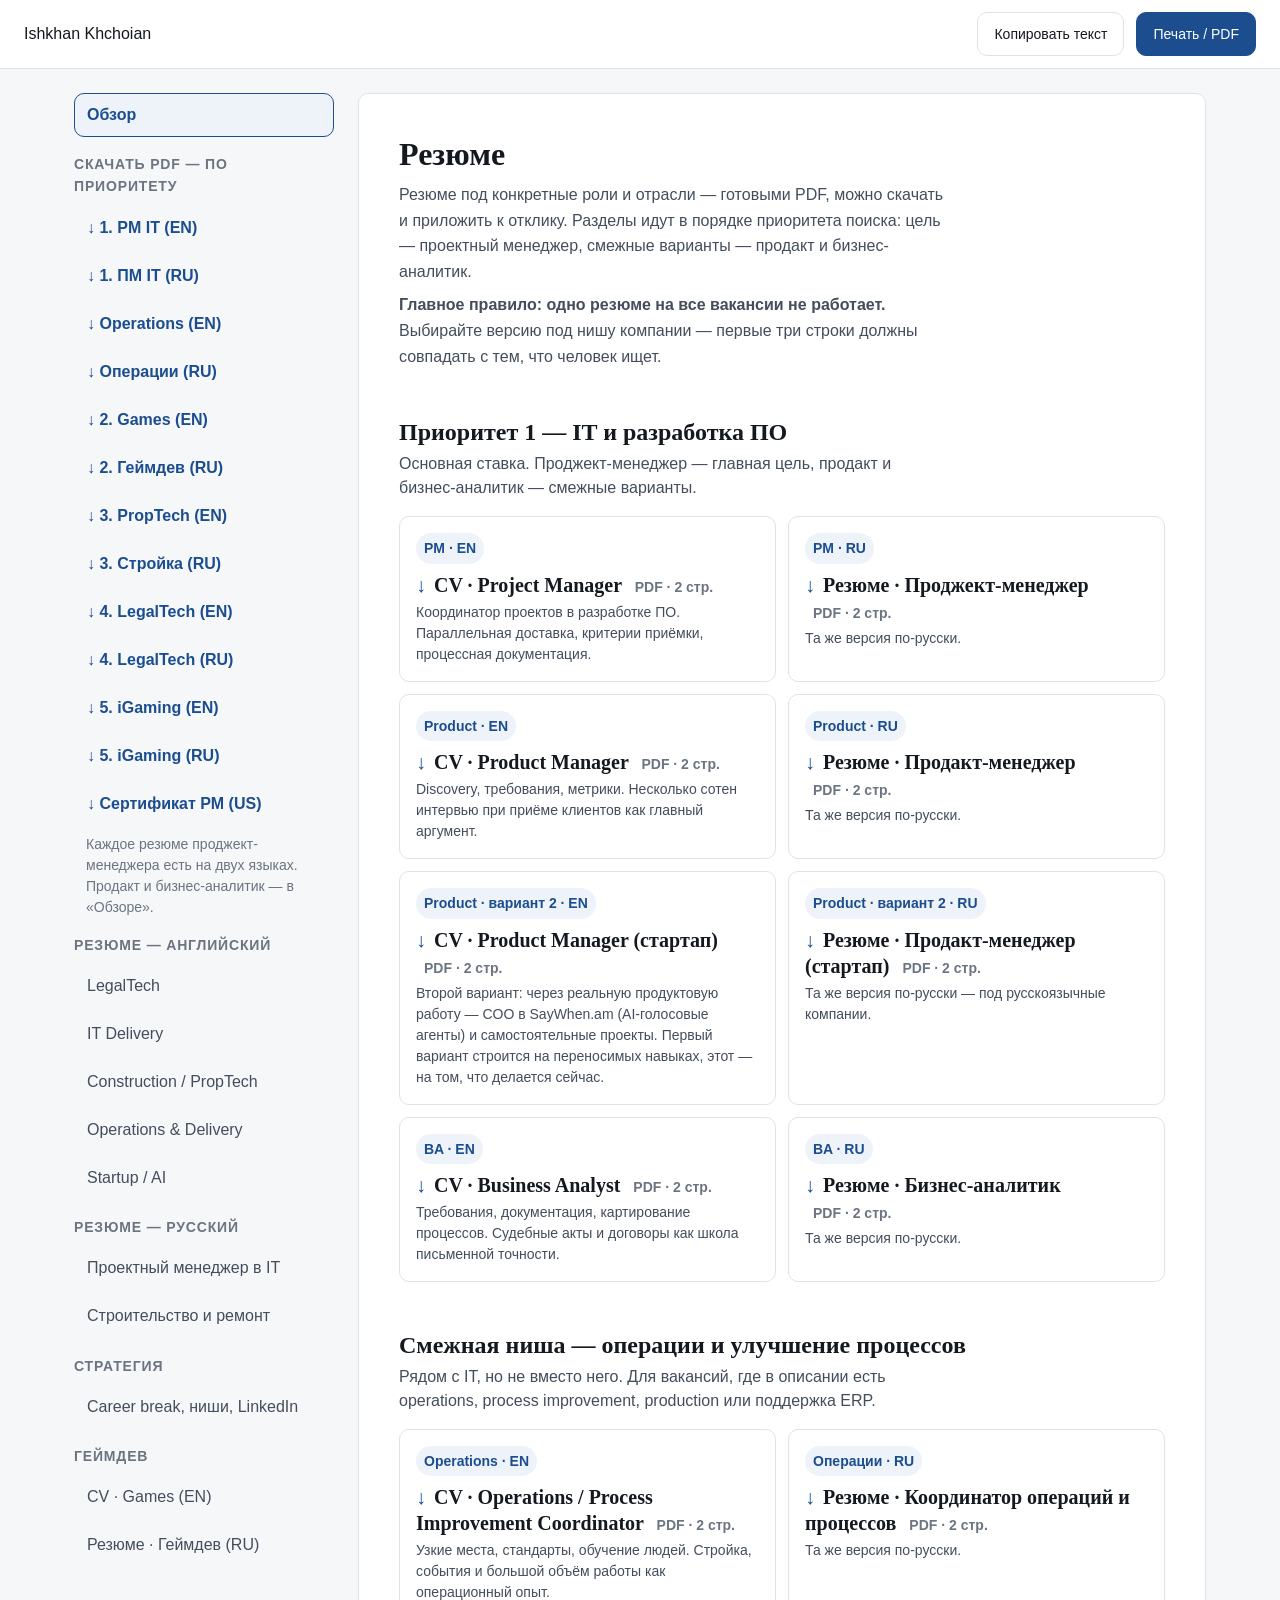
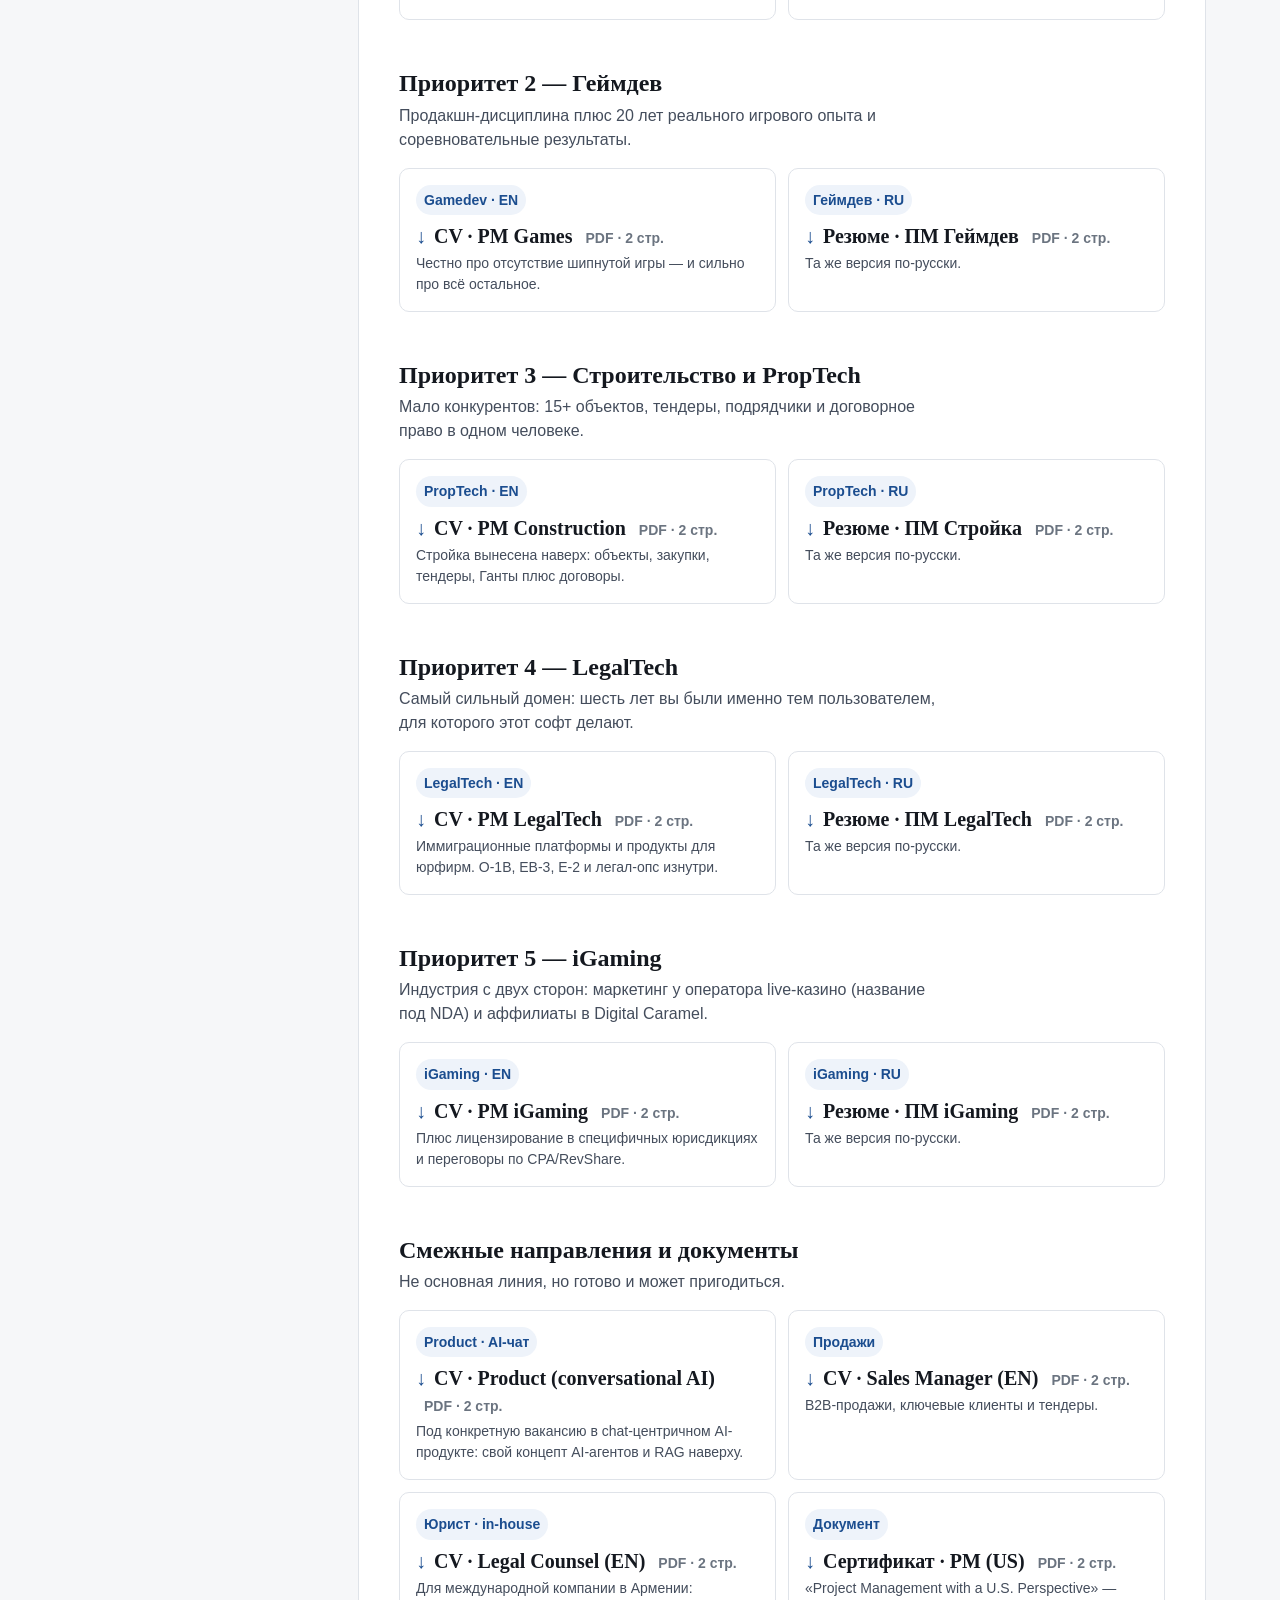
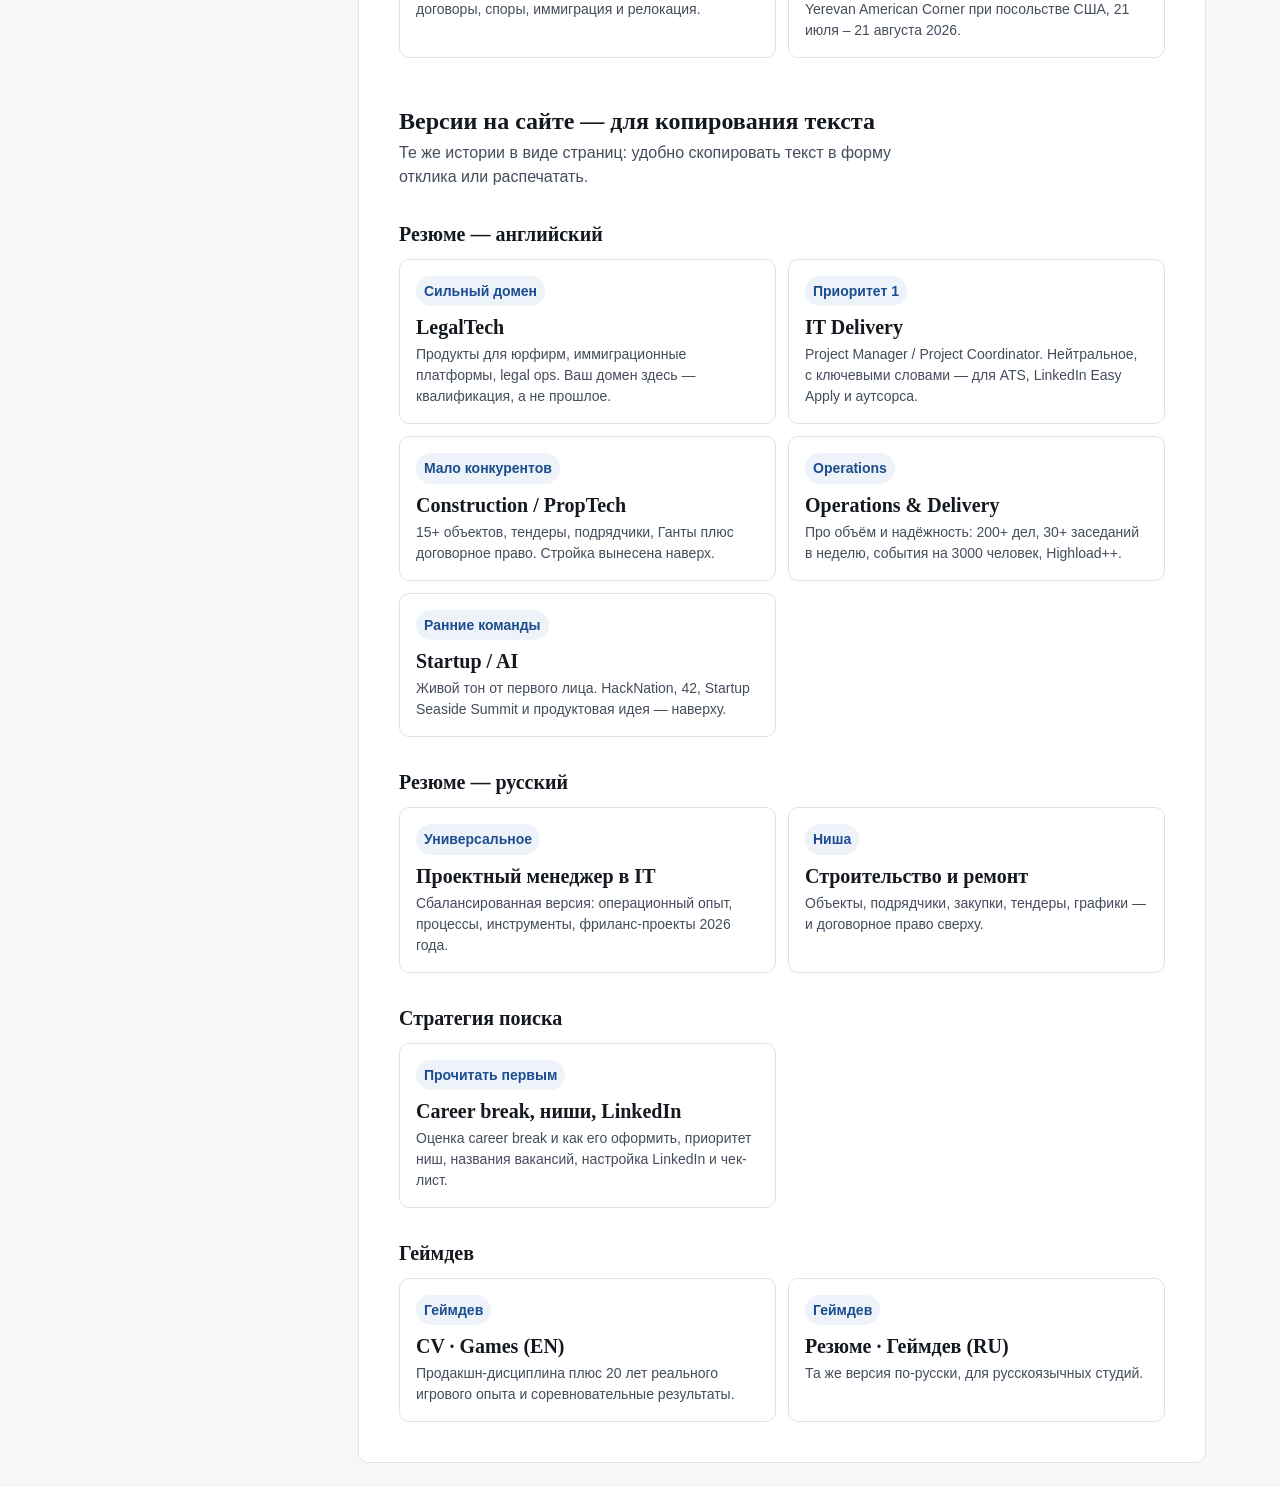
==== commit d5df53be: "Drop 'Junior' from every CV title, filename and the site; remove 'applying junior on purpose' lines" ====
--- a/index.html
+++ b/index.html
@@ -423,10 +423,10 @@
 <nav class="sidenav no-print">
   <button class="navbtn on" data-go="start">Обзор</button>
   <div class="grp">Скачать PDF — по приоритету</div>
-  <a class="navbtn navlink" href="Ishkhan_Khchoian_PM_IT_EN.pdf?v=20261003" download="Ishkhan_Khchoian_PM_IT_EN.pdf">↓ 1. PM IT (EN)</a>
-  <a class="navbtn navlink" href="Ishkhan_Khchoian_PM_IT_RU.pdf?v=20261003" download="Ishkhan_Khchoian_PM_IT_RU.pdf">↓ 1. ПМ IT (RU)</a>
-  <a class="navbtn navlink" href="Ishkhan_Khchoian_Operations_Process_Improvement_EN.pdf?v=20261014" download="Ishkhan_Khchoian_Operations_Process_Improvement_EN.pdf">↓ Operations (EN)</a>
-  <a class="navbtn navlink" href="Ishkhan_Khchoian_Operations_Process_Improvement_RU.pdf?v=20261014" download="Ishkhan_Khchoian_Operations_Process_Improvement_RU.pdf">↓ Операции (RU)</a>
+  <a class="navbtn navlink" href="Ishkhan_Khchoian_PM_IT_EN.pdf?v=20261019" download="Ishkhan_Khchoian_PM_IT_EN.pdf">↓ 1. PM IT (EN)</a>
+  <a class="navbtn navlink" href="Ishkhan_Khchoian_PM_IT_RU.pdf?v=20261019" download="Ishkhan_Khchoian_PM_IT_RU.pdf">↓ 1. ПМ IT (RU)</a>
+  <a class="navbtn navlink" href="Ishkhan_Khchoian_Operations_Process_Improvement_EN.pdf?v=20261019" download="Ishkhan_Khchoian_Operations_Process_Improvement_EN.pdf">↓ Operations (EN)</a>
+  <a class="navbtn navlink" href="Ishkhan_Khchoian_Operations_Process_Improvement_RU.pdf?v=20261019" download="Ishkhan_Khchoian_Operations_Process_Improvement_RU.pdf">↓ Операции (RU)</a>
   <a class="navbtn navlink" href="Ishkhan_Khchoian_PM_Gamedev_EN.pdf?v=20261003" download="Ishkhan_Khchoian_PM_Gamedev_EN.pdf">↓ 2. Games (EN)</a>
   <a class="navbtn navlink" href="Ishkhan_Khchoian_PM_Gamedev_RU.pdf?v=20261003" download="Ishkhan_Khchoian_PM_Gamedev_RU.pdf">↓ 2. Геймдев (RU)</a>
   <a class="navbtn navlink" href="Ishkhan_Khchoian_PM_PropTech_EN.pdf?v=20261003" download="Ishkhan_Khchoian_PM_PropTech_EN.pdf">↓ 3. PropTech (EN)</a>
@@ -462,20 +462,20 @@
 <h2 class="section-title">Приоритет 1 — IT и разработка ПО</h2>
 <p class="lead-note">Основная ставка. Проджект-менеджер — главная цель, продакт и бизнес-аналитик — смежные варианты.</p>
 <div class="cards">
-<a class="card dl" href="Ishkhan_Khchoian_PM_IT_EN.pdf?v=20261003" download="Ishkhan_Khchoian_PM_IT_EN.pdf"><span class="tag">PM · EN</span><h3>CV · Project Manager <span class="ext">PDF · 2 стр.</span></h3><p>Координатор проектов в разработке ПО. Параллельная доставка, критерии приёмки, процессная документация.</p></a>
-<a class="card dl" href="Ishkhan_Khchoian_PM_IT_RU.pdf?v=20261003" download="Ishkhan_Khchoian_PM_IT_RU.pdf"><span class="tag">PM · RU</span><h3>Резюме · Проджект-менеджер <span class="ext">PDF · 2 стр.</span></h3><p>Та же версия по-русски.</p></a>
-<a class="card dl" href="Ishkhan_Khchoian_Junior_Product_Manager_EN.pdf?v=20261003" download="Ishkhan_Khchoian_Junior_Product_Manager_EN.pdf"><span class="tag">Product · EN</span><h3>CV · Junior Product Manager <span class="ext">PDF · 2 стр.</span></h3><p>Discovery, требования, метрики. Несколько сотен интервью при приёме клиентов как главный аргумент.</p></a>
-<a class="card dl" href="Ishkhan_Khchoian_Junior_Product_Manager_RU.pdf?v=20261003" download="Ishkhan_Khchoian_Junior_Product_Manager_RU.pdf"><span class="tag">Product · RU</span><h3>Резюме · Джуниор продакт <span class="ext">PDF · 2 стр.</span></h3><p>Та же версия по-русски.</p></a>
-<a class="card dl" href="Ishkhan_Khchoian_Junior_Product_Manager_Startup_EN.pdf?v=20261003" download="Ishkhan_Khchoian_Junior_Product_Manager_Startup_EN.pdf"><span class="tag">Product · вариант 2 · EN</span><h3>CV · Junior Product (стартап) <span class="ext">PDF · 2 стр.</span></h3><p>Второй вариант: через реальную продуктовую работу — COO в SayWhen.am (AI-голосовые агенты) и самостоятельные проекты. Первый вариант строится на переносимых навыках, этот — на том, что делается сейчас.</p></a>
-<a class="card dl" href="Ishkhan_Khchoian_Junior_Product_Manager_Startup_RU.pdf?v=20261003" download="Ishkhan_Khchoian_Junior_Product_Manager_Startup_RU.pdf"><span class="tag">Product · вариант 2 · RU</span><h3>Резюме · Джуниор продакт (стартап) <span class="ext">PDF · 2 стр.</span></h3><p>Та же версия по-русски — под русскоязычные компании.</p></a>
-<a class="card dl" href="Ishkhan_Khchoian_Junior_Business_Analyst_EN.pdf?v=20261003" download="Ishkhan_Khchoian_Junior_Business_Analyst_EN.pdf"><span class="tag">BA · EN</span><h3>CV · Junior Business Analyst <span class="ext">PDF · 2 стр.</span></h3><p>Требования, документация, картирование процессов. Судебные акты и договоры как школа письменной точности.</p></a>
-<a class="card dl" href="Ishkhan_Khchoian_Junior_Business_Analyst_RU.pdf?v=20261003" download="Ishkhan_Khchoian_Junior_Business_Analyst_RU.pdf"><span class="tag">BA · RU</span><h3>Резюме · Джуниор бизнес-аналитик <span class="ext">PDF · 2 стр.</span></h3><p>Та же версия по-русски.</p></a>
+<a class="card dl" href="Ishkhan_Khchoian_PM_IT_EN.pdf?v=20261019" download="Ishkhan_Khchoian_PM_IT_EN.pdf"><span class="tag">PM · EN</span><h3>CV · Project Manager <span class="ext">PDF · 2 стр.</span></h3><p>Координатор проектов в разработке ПО. Параллельная доставка, критерии приёмки, процессная документация.</p></a>
+<a class="card dl" href="Ishkhan_Khchoian_PM_IT_RU.pdf?v=20261019" download="Ishkhan_Khchoian_PM_IT_RU.pdf"><span class="tag">PM · RU</span><h3>Резюме · Проджект-менеджер <span class="ext">PDF · 2 стр.</span></h3><p>Та же версия по-русски.</p></a>
+<a class="card dl" href="Ishkhan_Khchoian_Product_Manager_EN.pdf?v=20261019" download="Ishkhan_Khchoian_Product_Manager_EN.pdf"><span class="tag">Product · EN</span><h3>CV · Product Manager <span class="ext">PDF · 2 стр.</span></h3><p>Discovery, требования, метрики. Несколько сотен интервью при приёме клиентов как главный аргумент.</p></a>
+<a class="card dl" href="Ishkhan_Khchoian_Product_Manager_RU.pdf?v=20261019" download="Ishkhan_Khchoian_Product_Manager_RU.pdf"><span class="tag">Product · RU</span><h3>Резюме · Продакт-менеджер <span class="ext">PDF · 2 стр.</span></h3><p>Та же версия по-русски.</p></a>
+<a class="card dl" href="Ishkhan_Khchoian_Product_Manager_Startup_EN.pdf?v=20261019" download="Ishkhan_Khchoian_Product_Manager_Startup_EN.pdf"><span class="tag">Product · вариант 2 · EN</span><h3>CV · Product Manager (стартап) <span class="ext">PDF · 2 стр.</span></h3><p>Второй вариант: через реальную продуктовую работу — COO в SayWhen.am (AI-голосовые агенты) и самостоятельные проекты. Первый вариант строится на переносимых навыках, этот — на том, что делается сейчас.</p></a>
+<a class="card dl" href="Ishkhan_Khchoian_Product_Manager_Startup_RU.pdf?v=20261019" download="Ishkhan_Khchoian_Product_Manager_Startup_RU.pdf"><span class="tag">Product · вариант 2 · RU</span><h3>Резюме · Продакт-менеджер (стартап) <span class="ext">PDF · 2 стр.</span></h3><p>Та же версия по-русски — под русскоязычные компании.</p></a>
+<a class="card dl" href="Ishkhan_Khchoian_Business_Analyst_EN.pdf?v=20261019" download="Ishkhan_Khchoian_Business_Analyst_EN.pdf"><span class="tag">BA · EN</span><h3>CV · Business Analyst <span class="ext">PDF · 2 стр.</span></h3><p>Требования, документация, картирование процессов. Судебные акты и договоры как школа письменной точности.</p></a>
+<a class="card dl" href="Ishkhan_Khchoian_Business_Analyst_RU.pdf?v=20261019" download="Ishkhan_Khchoian_Business_Analyst_RU.pdf"><span class="tag">BA · RU</span><h3>Резюме · Бизнес-аналитик <span class="ext">PDF · 2 стр.</span></h3><p>Та же версия по-русски.</p></a>
 </div>
 <h2 class="section-title">Смежная ниша — операции и улучшение процессов</h2>
-<p class="lead-note">Рядом с IT, но не вместо него. Для вакансий, где в описании есть operations, process improvement, production или junior-поддержка ERP.</p>
+<p class="lead-note">Рядом с IT, но не вместо него. Для вакансий, где в описании есть operations, process improvement, production или поддержка ERP.</p>
 <div class="cards">
-<a class="card dl" href="Ishkhan_Khchoian_Operations_Process_Improvement_EN.pdf?v=20261014" download="Ishkhan_Khchoian_Operations_Process_Improvement_EN.pdf"><span class="tag">Operations · EN</span><h3>CV · Operations / Process Improvement Coordinator <span class="ext">PDF · 2 стр.</span></h3><p>Узкие места, стандарты, обучение людей. Стройка, события и большой объём работы как операционный опыт.</p></a>
-<a class="card dl" href="Ishkhan_Khchoian_Operations_Process_Improvement_RU.pdf?v=20261014" download="Ishkhan_Khchoian_Operations_Process_Improvement_RU.pdf"><span class="tag">Операции · RU</span><h3>Резюме · Координатор операций и процессов <span class="ext">PDF · 2 стр.</span></h3><p>Та же версия по-русски.</p></a>
+<a class="card dl" href="Ishkhan_Khchoian_Operations_Process_Improvement_EN.pdf?v=20261019" download="Ishkhan_Khchoian_Operations_Process_Improvement_EN.pdf"><span class="tag">Operations · EN</span><h3>CV · Operations / Process Improvement Coordinator <span class="ext">PDF · 2 стр.</span></h3><p>Узкие места, стандарты, обучение людей. Стройка, события и большой объём работы как операционный опыт.</p></a>
+<a class="card dl" href="Ishkhan_Khchoian_Operations_Process_Improvement_RU.pdf?v=20261019" download="Ishkhan_Khchoian_Operations_Process_Improvement_RU.pdf"><span class="tag">Операции · RU</span><h3>Резюме · Координатор операций и процессов <span class="ext">PDF · 2 стр.</span></h3><p>Та же версия по-русски.</p></a>
 </div>
 <h2 class="section-title">Приоритет 2 — Геймдев</h2>
 <p class="lead-note">Продакшн-дисциплина плюс 20 лет реального игрового опыта и соревновательные результаты.</p>
@@ -504,7 +504,7 @@
 <h2 class="section-title">Смежные направления и документы</h2>
 <p class="lead-note">Не основная линия, но готово и может пригодиться.</p>
 <div class="cards">
-<a class="card dl" href="Ishkhan_Khchoian_Product_Manager_Conversational_AI.pdf?v=20261003" download="Ishkhan_Khchoian_Product_Manager_Conversational_AI.pdf"><span class="tag">Product · AI-чат</span><h3>CV · Product (conversational AI) <span class="ext">PDF · 2 стр.</span></h3><p>Под конкретную вакансию в chat-центричном AI-продукте: свой концепт AI-агентов и RAG наверху.</p></a>
+<a class="card dl" href="Ishkhan_Khchoian_Product_Manager_Conversational_AI.pdf?v=20261019" download="Ishkhan_Khchoian_Product_Manager_Conversational_AI.pdf"><span class="tag">Product · AI-чат</span><h3>CV · Product (conversational AI) <span class="ext">PDF · 2 стр.</span></h3><p>Под конкретную вакансию в chat-центричном AI-продукте: свой концепт AI-агентов и RAG наверху.</p></a>
 <a class="card dl" href="Ishkhan_Khchoian_Sales_Manager.pdf?v=20261003" download="Ishkhan_Khchoian_Sales_Manager.pdf"><span class="tag">Продажи</span><h3>CV · Sales Manager (EN) <span class="ext">PDF · 2 стр.</span></h3><p>B2B-продажи, ключевые клиенты и тендеры.</p></a>
 <a class="card dl" href="Ishkhan_Khchoian_Legal_Counsel_Armenia.pdf?v=20261003" download="Ishkhan_Khchoian_Legal_Counsel_Armenia.pdf"><span class="tag">Юрист · in-house</span><h3>CV · Legal Counsel (EN) <span class="ext">PDF · 2 стр.</span></h3><p>Для международной компании в Армении: договоры, споры, иммиграция и релокация.</p></a>
 <a class="card dl" href="Ishkhan_Khchoian_PM_Certificate_US_Perspective.pdf?v=20261003" download="Ishkhan_Khchoian_PM_Certificate_US_Perspective.pdf"><span class="tag">Документ</span><h3>Сертификат · PM (US) <span class="ext">PDF · 2 стр.</span></h3><p>«Project Management with a U.S. Perspective» — Yerevan American Corner при посольстве США, 21 июля – 21 августа 2026.</p></a>
@@ -512,7 +512,7 @@
 <h2 class="section-title">Версии на сайте — для копирования текста</h2><p class="lead-note">Те же истории в виде страниц: удобно скопировать текст в форму отклика или распечатать.</p><h3 class="sub-title">Резюме — английский</h3>
 <div class="cards">
 <a class="card" href="#cv-legaltech" data-go="cv-legaltech"><span class="tag">Сильный домен</span><h3>LegalTech</h3><p>Продукты для юрфирм, иммиграционные платформы, legal ops. Ваш домен здесь — квалификация, а не прошлое.</p></a>
-<a class="card" href="#cv-delivery" data-go="cv-delivery"><span class="tag">Приоритет 1</span><h3>IT Delivery</h3><p>Junior PM / Project Coordinator. Нейтральное, с ключевыми словами — для ATS, LinkedIn Easy Apply и аутсорса.</p></a>
+<a class="card" href="#cv-delivery" data-go="cv-delivery"><span class="tag">Приоритет 1</span><h3>IT Delivery</h3><p>Project Manager / Project Coordinator. Нейтральное, с ключевыми словами — для ATS, LinkedIn Easy Apply и аутсорса.</p></a>
 <a class="card" href="#cv-contech" data-go="cv-contech"><span class="tag">Мало конкурентов</span><h3>Construction / PropTech</h3><p>15+ объектов, тендеры, подрядчики, Ганты плюс договорное право. Стройка вынесена наверх.</p></a>
 <a class="card" href="#cv-ops" data-go="cv-ops"><span class="tag">Operations</span><h3>Operations & Delivery</h3><p>Про объём и надёжность: 200+ дел, 30+ заседаний в неделю, события на 3000 человек, Highload++.</p></a>
 <a class="card" href="#cv-startup" data-go="cv-startup"><span class="tag">Ранние команды</span><h3>Startup / AI</h3><p>Живой тон от первого лица. HackNation, 42, Startup Seaside Summit и продуктовая идея — наверху.</p></a>
@@ -545,7 +545,7 @@
 
   <h2>Profile</h2>
   <p>Project and operations professional with 6+ years inside legal delivery — from paralegal to Senior Case Manager owning a firm's most complex U.S. immigration filings (O-1B, EB-3, E-2). I am the person who redesigns the pipeline: intake scripts, evidence checklists, document templates, hand-offs between paralegals and attorneys. At Shamayev Business Law Corp. I designed and ran an internal Paralegal Academy that trained the team.</p>
-  <p>I have now moved that operational depth into IT project management on purpose — a full-time career transition backed by PM training, a month of programming at 42 Yerevan, and a hackathon prize. For a legaltech product I offer something a generic junior PM cannot: I have been the end user of this software for six years, and I can translate between legal customers and an engineering backlog without a middleman.</p>
+  <p>I have now moved that operational depth into IT project management on purpose — a full-time career transition backed by PM training, a month of programming at 42 Yerevan, and a hackathon prize. For a legaltech product I offer something a generic PM cannot: I have been the end user of this software for six years, and I can translate between legal customers and an engineering backlog without a middleman.</p>
 
   <h2>Core Skills</h2>
   <p class="skills"><b>Delivery:</b> project coordination · scope &amp; timelines · Gantt charts · Agile/Scrum ceremonies · backlog grooming · stakeholder communication · risk tracking</p>
@@ -648,7 +648,7 @@
 
 <section class="pane" id="pane-cv-delivery">
 <div class="copyzone doc"><h1>Ishkhan Khchoian</h1>
-  <p class="role">Junior Project Manager / Project Coordinator</p>
+  <p class="role">Project Manager / Project Coordinator</p>
   <p class="contact">
     Yerevan, Armenia · open to remote and hybrid<br>
     +374 98 60 34 64 · ishxanxchoyan@gmail.com · linkedin.com/in/ishkhan-khchoian-2419182b3<br>
@@ -656,7 +656,7 @@
   </p>
 
   <h2>Professional Summary</h2>
-  <p>Project coordinator and operations professional with 6+ years of managing parallel workstreams, deadlines and stakeholders in international companies. Experience spans project management in construction, event delivery, and end-to-end case management in U.S. immigration law, including leading teams of up to 20 people and coordinating cross-functional groups. Trained in project management to U.S. standards (“Project Management with a U.S. Perspective”, Yerevan American Corner / U.S. Embassy Yerevan, Jul–Aug 2026; PM Club, 52 hours), practical with Jira, Confluence, Notion and Trello, and comfortable in Agile/Scrum ceremonies. Strong documentation, process-optimisation and client-communication skills. Seeking a junior project manager or project coordinator role in IT.</p>
+  <p>Project coordinator and operations professional with 6+ years of managing parallel workstreams, deadlines and stakeholders in international companies. Experience spans project management in construction, event delivery, and end-to-end case management in U.S. immigration law, including leading teams of up to 20 people and coordinating cross-functional groups. Trained in project management to U.S. standards (“Project Management with a U.S. Perspective”, Yerevan American Corner / U.S. Embassy Yerevan, Jul–Aug 2026; PM Club, 52 hours), practical with Jira, Confluence, Notion and Trello, and comfortable in Agile/Scrum ceremonies. Strong documentation, process-optimisation and client-communication skills. Seeking a project manager or project coordinator role in IT.</p>
 
   <h2>Key Skills</h2>
   <p class="skills"><b>Project management:</b> Project Coordination · Scope Management · Scheduling &amp; Timelines · Gantt Charts · Agile · Scrum · Kanban · Backlog Management · Risk Tracking · Status Reporting · Stakeholder Management</p>
@@ -1072,7 +1072,7 @@
 
 <section class="pane" id="pane-cv-ru-it">
 <div class="copyzone doc"><h1>Ишхан Хчоян</h1>
-  <p class="role">Младший проектный менеджер / координатор проектов в IT</p>
+  <p class="role">Проектный менеджер / координатор проектов в IT</p>
   <p class="contact">
     Ереван, Армения · готов к удалённой работе и релокации<br>
     +374 98 60 34 64 · ishxanxchoyan@gmail.com · linkedin.com/in/ishkhan-khchoian-2419182b3<br>
@@ -1360,7 +1360,7 @@
   <p>Не пишите «Career Transition» в заголовке — это описывает ваше состояние, а не пользу для нанимателя, и не даёт рекрутёрскому поиску ключевых слов. Career break уже стоит в опыте, этого достаточно. Варианты заголовка под нишу:</p>
   <div class="callout">
     <p><b>LegalTech:</b> Project Manager | LegalTech &amp; Legal Operations | ex-Senior Case Manager, US Immigration Law | Jira · Agile</p>
-    <p><b>Общий IT:</b> Junior Project Manager / Project Coordinator | Operations &amp; Process Optimization | Jira · Confluence · Scrum | EN C1 · RU C2</p>
+    <p><b>Общий IT:</b> Project Manager / Project Coordinator | Operations &amp; Process Optimization | Jira · Confluence · Scrum | EN C1 · RU C2</p>
     <p><b>Стройка:</b> Project Manager | Construction &amp; PropTech | 15+ projects, teams up to 20 | Contracts · Tenders · Scheduling</p>
   </div>
 
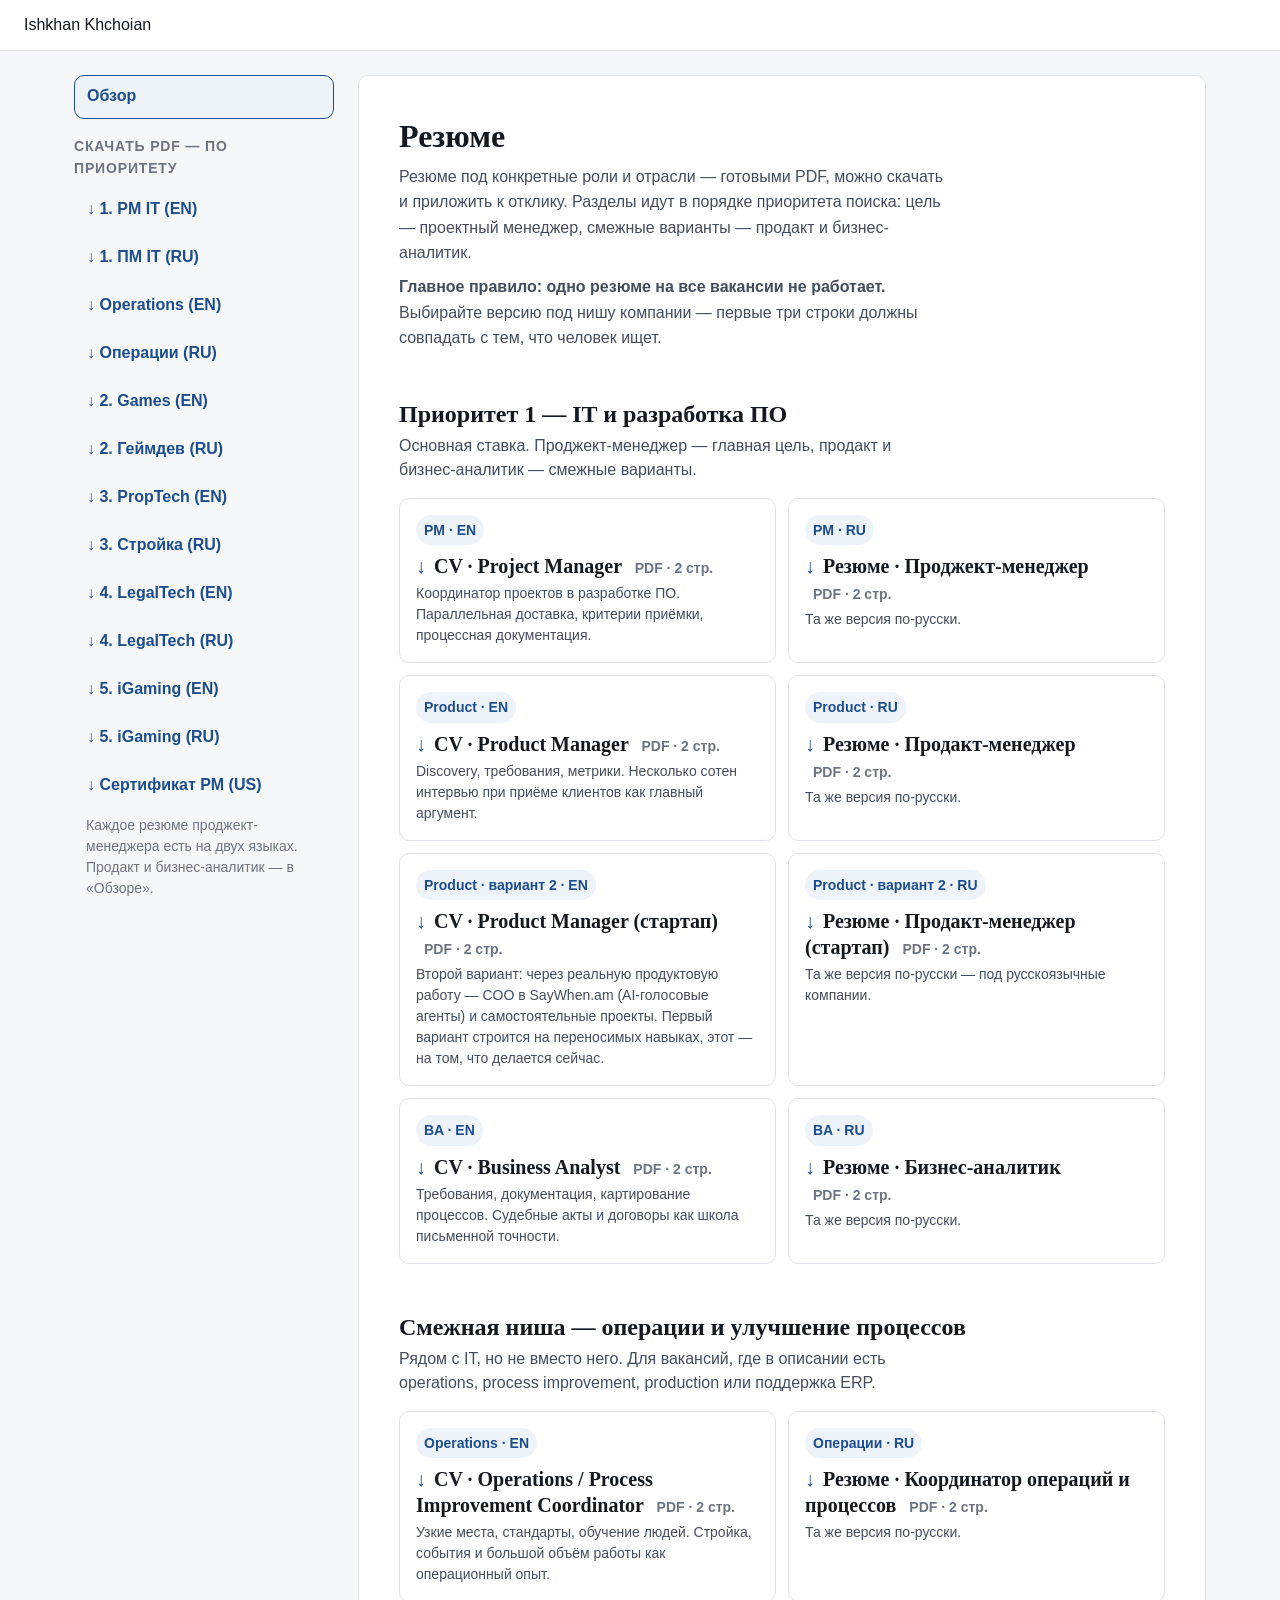
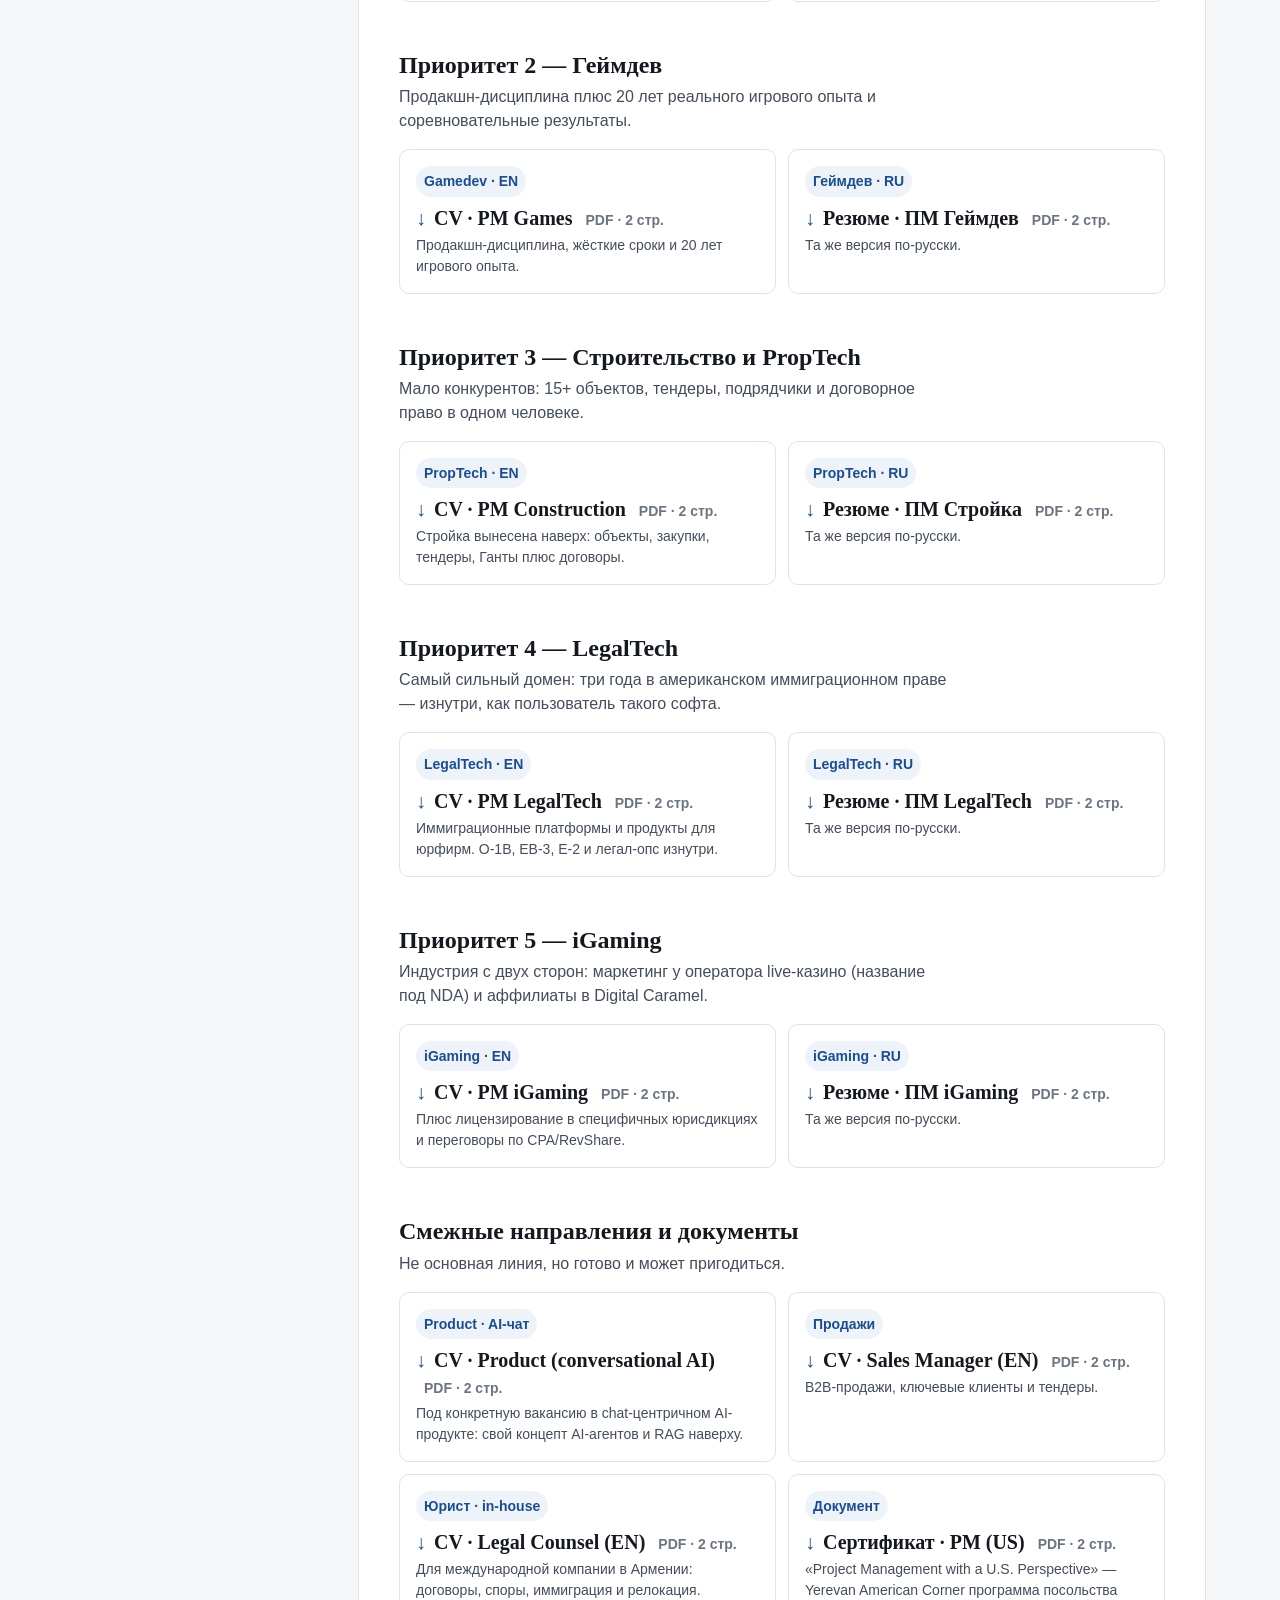
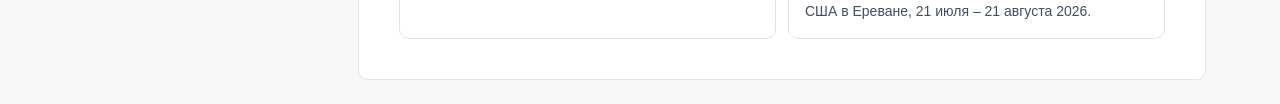
==== commit a3acf973: "CV audit: American spelling, typo and grammar fixes, consistent facts across all CVs; site keeps onl" ====
--- a/index.html
+++ b/index.html
@@ -415,42 +415,26 @@
 <div class="topbar">
   <span class="home">Ishkhan Khchoian</span>
   <span class="spacer"></span>
-  <button class="btn" id="copyBtn">Копировать текст</button>
-  <button class="btn primary" id="printBtn">Печать / PDF</button>
 </div>
 
 <div class="layout">
 <nav class="sidenav no-print">
   <button class="navbtn on" data-go="start">Обзор</button>
   <div class="grp">Скачать PDF — по приоритету</div>
-  <a class="navbtn navlink" href="Ishkhan_Khchoian_PM_IT_EN.pdf?v=20261019" download="Ishkhan_Khchoian_PM_IT_EN.pdf">↓ 1. PM IT (EN)</a>
-  <a class="navbtn navlink" href="Ishkhan_Khchoian_PM_IT_RU.pdf?v=20261019" download="Ishkhan_Khchoian_PM_IT_RU.pdf">↓ 1. ПМ IT (RU)</a>
-  <a class="navbtn navlink" href="Ishkhan_Khchoian_Operations_Process_Improvement_EN.pdf?v=20261019" download="Ishkhan_Khchoian_Operations_Process_Improvement_EN.pdf">↓ Operations (EN)</a>
-  <a class="navbtn navlink" href="Ishkhan_Khchoian_Operations_Process_Improvement_RU.pdf?v=20261019" download="Ishkhan_Khchoian_Operations_Process_Improvement_RU.pdf">↓ Операции (RU)</a>
-  <a class="navbtn navlink" href="Ishkhan_Khchoian_PM_Gamedev_EN.pdf?v=20261003" download="Ishkhan_Khchoian_PM_Gamedev_EN.pdf">↓ 2. Games (EN)</a>
-  <a class="navbtn navlink" href="Ishkhan_Khchoian_PM_Gamedev_RU.pdf?v=20261003" download="Ishkhan_Khchoian_PM_Gamedev_RU.pdf">↓ 2. Геймдев (RU)</a>
-  <a class="navbtn navlink" href="Ishkhan_Khchoian_PM_PropTech_EN.pdf?v=20261003" download="Ishkhan_Khchoian_PM_PropTech_EN.pdf">↓ 3. PropTech (EN)</a>
-  <a class="navbtn navlink" href="Ishkhan_Khchoian_PM_PropTech_RU.pdf?v=20261003" download="Ishkhan_Khchoian_PM_PropTech_RU.pdf">↓ 3. Стройка (RU)</a>
-  <a class="navbtn navlink" href="Ishkhan_Khchoian_PM_LegalTech_EN.pdf?v=20261003" download="Ishkhan_Khchoian_PM_LegalTech_EN.pdf">↓ 4. LegalTech (EN)</a>
-  <a class="navbtn navlink" href="Ishkhan_Khchoian_PM_LegalTech_RU.pdf?v=20261003" download="Ishkhan_Khchoian_PM_LegalTech_RU.pdf">↓ 4. LegalTech (RU)</a>
-  <a class="navbtn navlink" href="Ishkhan_Khchoian_PM_iGaming_EN.pdf?v=20261003" download="Ishkhan_Khchoian_PM_iGaming_EN.pdf">↓ 5. iGaming (EN)</a>
-  <a class="navbtn navlink" href="Ishkhan_Khchoian_PM_iGaming_RU.pdf?v=20261003" download="Ishkhan_Khchoian_PM_iGaming_RU.pdf">↓ 5. iGaming (RU)</a>
-  <a class="navbtn navlink" href="Ishkhan_Khchoian_PM_Certificate_US_Perspective.pdf?v=20261003" download="Ishkhan_Khchoian_PM_Certificate_US_Perspective.pdf">↓ Сертификат PM (US)</a>
+  <a class="navbtn navlink" href="Ishkhan_Khchoian_PM_IT_EN.pdf?v=20261106" download="Ishkhan_Khchoian_PM_IT_EN.pdf">↓ 1. PM IT (EN)</a>
+  <a class="navbtn navlink" href="Ishkhan_Khchoian_PM_IT_RU.pdf?v=20261106" download="Ishkhan_Khchoian_PM_IT_RU.pdf">↓ 1. ПМ IT (RU)</a>
+  <a class="navbtn navlink" href="Ishkhan_Khchoian_Operations_Process_Improvement_EN.pdf?v=20261106" download="Ishkhan_Khchoian_Operations_Process_Improvement_EN.pdf">↓ Operations (EN)</a>
+  <a class="navbtn navlink" href="Ishkhan_Khchoian_Operations_Process_Improvement_RU.pdf?v=20261106" download="Ishkhan_Khchoian_Operations_Process_Improvement_RU.pdf">↓ Операции (RU)</a>
+  <a class="navbtn navlink" href="Ishkhan_Khchoian_PM_Gamedev_EN.pdf?v=20261106" download="Ishkhan_Khchoian_PM_Gamedev_EN.pdf">↓ 2. Games (EN)</a>
+  <a class="navbtn navlink" href="Ishkhan_Khchoian_PM_Gamedev_RU.pdf?v=20261106" download="Ishkhan_Khchoian_PM_Gamedev_RU.pdf">↓ 2. Геймдев (RU)</a>
+  <a class="navbtn navlink" href="Ishkhan_Khchoian_PM_PropTech_EN.pdf?v=20261106" download="Ishkhan_Khchoian_PM_PropTech_EN.pdf">↓ 3. PropTech (EN)</a>
+  <a class="navbtn navlink" href="Ishkhan_Khchoian_PM_PropTech_RU.pdf?v=20261106" download="Ishkhan_Khchoian_PM_PropTech_RU.pdf">↓ 3. Стройка (RU)</a>
+  <a class="navbtn navlink" href="Ishkhan_Khchoian_PM_LegalTech_EN.pdf?v=20261106" download="Ishkhan_Khchoian_PM_LegalTech_EN.pdf">↓ 4. LegalTech (EN)</a>
+  <a class="navbtn navlink" href="Ishkhan_Khchoian_PM_LegalTech_RU.pdf?v=20261106" download="Ishkhan_Khchoian_PM_LegalTech_RU.pdf">↓ 4. LegalTech (RU)</a>
+  <a class="navbtn navlink" href="Ishkhan_Khchoian_PM_iGaming_EN.pdf?v=20261106" download="Ishkhan_Khchoian_PM_iGaming_EN.pdf">↓ 5. iGaming (EN)</a>
+  <a class="navbtn navlink" href="Ishkhan_Khchoian_PM_iGaming_RU.pdf?v=20261106" download="Ishkhan_Khchoian_PM_iGaming_RU.pdf">↓ 5. iGaming (RU)</a>
+  <a class="navbtn navlink" href="Ishkhan_Khchoian_PM_Certificate_US_Perspective.pdf?v=20261106" download="Ishkhan_Khchoian_PM_Certificate_US_Perspective.pdf">↓ Сертификат PM (US)</a>
   <p class="nav-note">Каждое резюме проджект-менеджера есть на двух языках. Продакт и бизнес-аналитик — в «Обзоре».</p>
-  <div class="grp">Резюме — английский</div>
-  <button class="navbtn" data-go="cv-legaltech">LegalTech</button>
-  <button class="navbtn" data-go="cv-delivery">IT Delivery</button>
-  <button class="navbtn" data-go="cv-contech">Construction / PropTech</button>
-  <button class="navbtn" data-go="cv-ops">Operations & Delivery</button>
-  <button class="navbtn" data-go="cv-startup">Startup / AI</button>
-  <div class="grp">Резюме — русский</div>
-  <button class="navbtn" data-go="cv-ru-it">Проектный менеджер в IT</button>
-  <button class="navbtn" data-go="cv-ru-stroy">Строительство и ремонт</button>
-  <div class="grp">Стратегия</div>
-  <button class="navbtn" data-go="strategy">Career break, ниши, LinkedIn</button>
-  <div class="grp">Геймдев</div>
-  <button class="navbtn" data-go="cv-gd-en">CV · Games (EN)</button>
-  <button class="navbtn" data-go="cv-gd-ru">Резюме · Геймдев (RU)</button>
 </nav>
 
 <div class="content">
@@ -462,1125 +446,65 @@
 <h2 class="section-title">Приоритет 1 — IT и разработка ПО</h2>
 <p class="lead-note">Основная ставка. Проджект-менеджер — главная цель, продакт и бизнес-аналитик — смежные варианты.</p>
 <div class="cards">
-<a class="card dl" href="Ishkhan_Khchoian_PM_IT_EN.pdf?v=20261019" download="Ishkhan_Khchoian_PM_IT_EN.pdf"><span class="tag">PM · EN</span><h3>CV · Project Manager <span class="ext">PDF · 2 стр.</span></h3><p>Координатор проектов в разработке ПО. Параллельная доставка, критерии приёмки, процессная документация.</p></a>
-<a class="card dl" href="Ishkhan_Khchoian_PM_IT_RU.pdf?v=20261019" download="Ishkhan_Khchoian_PM_IT_RU.pdf"><span class="tag">PM · RU</span><h3>Резюме · Проджект-менеджер <span class="ext">PDF · 2 стр.</span></h3><p>Та же версия по-русски.</p></a>
-<a class="card dl" href="Ishkhan_Khchoian_Product_Manager_EN.pdf?v=20261019" download="Ishkhan_Khchoian_Product_Manager_EN.pdf"><span class="tag">Product · EN</span><h3>CV · Product Manager <span class="ext">PDF · 2 стр.</span></h3><p>Discovery, требования, метрики. Несколько сотен интервью при приёме клиентов как главный аргумент.</p></a>
-<a class="card dl" href="Ishkhan_Khchoian_Product_Manager_RU.pdf?v=20261019" download="Ishkhan_Khchoian_Product_Manager_RU.pdf"><span class="tag">Product · RU</span><h3>Резюме · Продакт-менеджер <span class="ext">PDF · 2 стр.</span></h3><p>Та же версия по-русски.</p></a>
-<a class="card dl" href="Ishkhan_Khchoian_Product_Manager_Startup_EN.pdf?v=20261019" download="Ishkhan_Khchoian_Product_Manager_Startup_EN.pdf"><span class="tag">Product · вариант 2 · EN</span><h3>CV · Product Manager (стартап) <span class="ext">PDF · 2 стр.</span></h3><p>Второй вариант: через реальную продуктовую работу — COO в SayWhen.am (AI-голосовые агенты) и самостоятельные проекты. Первый вариант строится на переносимых навыках, этот — на том, что делается сейчас.</p></a>
-<a class="card dl" href="Ishkhan_Khchoian_Product_Manager_Startup_RU.pdf?v=20261019" download="Ishkhan_Khchoian_Product_Manager_Startup_RU.pdf"><span class="tag">Product · вариант 2 · RU</span><h3>Резюме · Продакт-менеджер (стартап) <span class="ext">PDF · 2 стр.</span></h3><p>Та же версия по-русски — под русскоязычные компании.</p></a>
-<a class="card dl" href="Ishkhan_Khchoian_Business_Analyst_EN.pdf?v=20261019" download="Ishkhan_Khchoian_Business_Analyst_EN.pdf"><span class="tag">BA · EN</span><h3>CV · Business Analyst <span class="ext">PDF · 2 стр.</span></h3><p>Требования, документация, картирование процессов. Судебные акты и договоры как школа письменной точности.</p></a>
-<a class="card dl" href="Ishkhan_Khchoian_Business_Analyst_RU.pdf?v=20261019" download="Ishkhan_Khchoian_Business_Analyst_RU.pdf"><span class="tag">BA · RU</span><h3>Резюме · Бизнес-аналитик <span class="ext">PDF · 2 стр.</span></h3><p>Та же версия по-русски.</p></a>
+<a class="card dl" href="Ishkhan_Khchoian_PM_IT_EN.pdf?v=20261106" download="Ishkhan_Khchoian_PM_IT_EN.pdf"><span class="tag">PM · EN</span><h3>CV · Project Manager <span class="ext">PDF · 2 стр.</span></h3><p>Координатор проектов в разработке ПО. Параллельная доставка, критерии приёмки, процессная документация.</p></a>
+<a class="card dl" href="Ishkhan_Khchoian_PM_IT_RU.pdf?v=20261106" download="Ishkhan_Khchoian_PM_IT_RU.pdf"><span class="tag">PM · RU</span><h3>Резюме · Проджект-менеджер <span class="ext">PDF · 2 стр.</span></h3><p>Та же версия по-русски.</p></a>
+<a class="card dl" href="Ishkhan_Khchoian_Product_Manager_EN.pdf?v=20261106" download="Ishkhan_Khchoian_Product_Manager_EN.pdf"><span class="tag">Product · EN</span><h3>CV · Product Manager <span class="ext">PDF · 2 стр.</span></h3><p>Discovery, требования, метрики. Несколько сотен интервью при приёме клиентов как главный аргумент.</p></a>
+<a class="card dl" href="Ishkhan_Khchoian_Product_Manager_RU.pdf?v=20261106" download="Ishkhan_Khchoian_Product_Manager_RU.pdf"><span class="tag">Product · RU</span><h3>Резюме · Продакт-менеджер <span class="ext">PDF · 2 стр.</span></h3><p>Та же версия по-русски.</p></a>
+<a class="card dl" href="Ishkhan_Khchoian_Product_Manager_Startup_EN.pdf?v=20261106" download="Ishkhan_Khchoian_Product_Manager_Startup_EN.pdf"><span class="tag">Product · вариант 2 · EN</span><h3>CV · Product Manager (стартап) <span class="ext">PDF · 2 стр.</span></h3><p>Второй вариант: через реальную продуктовую работу — COO в SayWhen.am (AI-голосовые агенты) и самостоятельные проекты. Первый вариант строится на переносимых навыках, этот — на том, что делается сейчас.</p></a>
+<a class="card dl" href="Ishkhan_Khchoian_Product_Manager_Startup_RU.pdf?v=20261106" download="Ishkhan_Khchoian_Product_Manager_Startup_RU.pdf"><span class="tag">Product · вариант 2 · RU</span><h3>Резюме · Продакт-менеджер (стартап) <span class="ext">PDF · 2 стр.</span></h3><p>Та же версия по-русски — под русскоязычные компании.</p></a>
+<a class="card dl" href="Ishkhan_Khchoian_Business_Analyst_EN.pdf?v=20261106" download="Ishkhan_Khchoian_Business_Analyst_EN.pdf"><span class="tag">BA · EN</span><h3>CV · Business Analyst <span class="ext">PDF · 2 стр.</span></h3><p>Требования, документация, картирование процессов. Судебные акты и договоры как школа письменной точности.</p></a>
+<a class="card dl" href="Ishkhan_Khchoian_Business_Analyst_RU.pdf?v=20261106" download="Ishkhan_Khchoian_Business_Analyst_RU.pdf"><span class="tag">BA · RU</span><h3>Резюме · Бизнес-аналитик <span class="ext">PDF · 2 стр.</span></h3><p>Та же версия по-русски.</p></a>
 </div>
 <h2 class="section-title">Смежная ниша — операции и улучшение процессов</h2>
 <p class="lead-note">Рядом с IT, но не вместо него. Для вакансий, где в описании есть operations, process improvement, production или поддержка ERP.</p>
 <div class="cards">
-<a class="card dl" href="Ishkhan_Khchoian_Operations_Process_Improvement_EN.pdf?v=20261019" download="Ishkhan_Khchoian_Operations_Process_Improvement_EN.pdf"><span class="tag">Operations · EN</span><h3>CV · Operations / Process Improvement Coordinator <span class="ext">PDF · 2 стр.</span></h3><p>Узкие места, стандарты, обучение людей. Стройка, события и большой объём работы как операционный опыт.</p></a>
-<a class="card dl" href="Ishkhan_Khchoian_Operations_Process_Improvement_RU.pdf?v=20261019" download="Ishkhan_Khchoian_Operations_Process_Improvement_RU.pdf"><span class="tag">Операции · RU</span><h3>Резюме · Координатор операций и процессов <span class="ext">PDF · 2 стр.</span></h3><p>Та же версия по-русски.</p></a>
+<a class="card dl" href="Ishkhan_Khchoian_Operations_Process_Improvement_EN.pdf?v=20261106" download="Ishkhan_Khchoian_Operations_Process_Improvement_EN.pdf"><span class="tag">Operations · EN</span><h3>CV · Operations / Process Improvement Coordinator <span class="ext">PDF · 2 стр.</span></h3><p>Узкие места, стандарты, обучение людей. Стройка, события и большой объём работы как операционный опыт.</p></a>
+<a class="card dl" href="Ishkhan_Khchoian_Operations_Process_Improvement_RU.pdf?v=20261106" download="Ishkhan_Khchoian_Operations_Process_Improvement_RU.pdf"><span class="tag">Операции · RU</span><h3>Резюме · Координатор операций и процессов <span class="ext">PDF · 2 стр.</span></h3><p>Та же версия по-русски.</p></a>
 </div>
 <h2 class="section-title">Приоритет 2 — Геймдев</h2>
 <p class="lead-note">Продакшн-дисциплина плюс 20 лет реального игрового опыта и соревновательные результаты.</p>
 <div class="cards">
-<a class="card dl" href="Ishkhan_Khchoian_PM_Gamedev_EN.pdf?v=20261003" download="Ishkhan_Khchoian_PM_Gamedev_EN.pdf"><span class="tag">Gamedev · EN</span><h3>CV · PM Games <span class="ext">PDF · 2 стр.</span></h3><p>Честно про отсутствие шипнутой игры — и сильно про всё остальное.</p></a>
-<a class="card dl" href="Ishkhan_Khchoian_PM_Gamedev_RU.pdf?v=20261003" download="Ishkhan_Khchoian_PM_Gamedev_RU.pdf"><span class="tag">Геймдев · RU</span><h3>Резюме · ПМ Геймдев <span class="ext">PDF · 2 стр.</span></h3><p>Та же версия по-русски.</p></a>
+<a class="card dl" href="Ishkhan_Khchoian_PM_Gamedev_EN.pdf?v=20261106" download="Ishkhan_Khchoian_PM_Gamedev_EN.pdf"><span class="tag">Gamedev · EN</span><h3>CV · PM Games <span class="ext">PDF · 2 стр.</span></h3><p>Продакшн-дисциплина, жёсткие сроки и 20 лет игрового опыта.</p></a>
+<a class="card dl" href="Ishkhan_Khchoian_PM_Gamedev_RU.pdf?v=20261106" download="Ishkhan_Khchoian_PM_Gamedev_RU.pdf"><span class="tag">Геймдев · RU</span><h3>Резюме · ПМ Геймдев <span class="ext">PDF · 2 стр.</span></h3><p>Та же версия по-русски.</p></a>
 </div>
 <h2 class="section-title">Приоритет 3 — Строительство и PropTech</h2>
 <p class="lead-note">Мало конкурентов: 15+ объектов, тендеры, подрядчики и договорное право в одном человеке.</p>
 <div class="cards">
-<a class="card dl" href="Ishkhan_Khchoian_PM_PropTech_EN.pdf?v=20261003" download="Ishkhan_Khchoian_PM_PropTech_EN.pdf"><span class="tag">PropTech · EN</span><h3>CV · PM Construction <span class="ext">PDF · 2 стр.</span></h3><p>Стройка вынесена наверх: объекты, закупки, тендеры, Ганты плюс договоры.</p></a>
-<a class="card dl" href="Ishkhan_Khchoian_PM_PropTech_RU.pdf?v=20261003" download="Ishkhan_Khchoian_PM_PropTech_RU.pdf"><span class="tag">PropTech · RU</span><h3>Резюме · ПМ Стройка <span class="ext">PDF · 2 стр.</span></h3><p>Та же версия по-русски.</p></a>
+<a class="card dl" href="Ishkhan_Khchoian_PM_PropTech_EN.pdf?v=20261106" download="Ishkhan_Khchoian_PM_PropTech_EN.pdf"><span class="tag">PropTech · EN</span><h3>CV · PM Construction <span class="ext">PDF · 2 стр.</span></h3><p>Стройка вынесена наверх: объекты, закупки, тендеры, Ганты плюс договоры.</p></a>
+<a class="card dl" href="Ishkhan_Khchoian_PM_PropTech_RU.pdf?v=20261106" download="Ishkhan_Khchoian_PM_PropTech_RU.pdf"><span class="tag">PropTech · RU</span><h3>Резюме · ПМ Стройка <span class="ext">PDF · 2 стр.</span></h3><p>Та же версия по-русски.</p></a>
 </div>
 <h2 class="section-title">Приоритет 4 — LegalTech</h2>
-<p class="lead-note">Самый сильный домен: шесть лет вы были именно тем пользователем, для которого этот софт делают.</p>
-<div class="cards">
-<a class="card dl" href="Ishkhan_Khchoian_PM_LegalTech_EN.pdf?v=20261003" download="Ishkhan_Khchoian_PM_LegalTech_EN.pdf"><span class="tag">LegalTech · EN</span><h3>CV · PM LegalTech <span class="ext">PDF · 2 стр.</span></h3><p>Иммиграционные платформы и продукты для юрфирм. O-1B, EB-3, E-2 и легал-опс изнутри.</p></a>
-<a class="card dl" href="Ishkhan_Khchoian_PM_LegalTech_RU.pdf?v=20261003" download="Ishkhan_Khchoian_PM_LegalTech_RU.pdf"><span class="tag">LegalTech · RU</span><h3>Резюме · ПМ LegalTech <span class="ext">PDF · 2 стр.</span></h3><p>Та же версия по-русски.</p></a>
+<p class="lead-note">Самый сильный домен: три года в американском иммиграционном праве — изнутри, как пользователь такого софта.</p>
+<div class="cards">
+<a class="card dl" href="Ishkhan_Khchoian_PM_LegalTech_EN.pdf?v=20261106" download="Ishkhan_Khchoian_PM_LegalTech_EN.pdf"><span class="tag">LegalTech · EN</span><h3>CV · PM LegalTech <span class="ext">PDF · 2 стр.</span></h3><p>Иммиграционные платформы и продукты для юрфирм. O-1B, EB-3, E-2 и легал-опс изнутри.</p></a>
+<a class="card dl" href="Ishkhan_Khchoian_PM_LegalTech_RU.pdf?v=20261106" download="Ishkhan_Khchoian_PM_LegalTech_RU.pdf"><span class="tag">LegalTech · RU</span><h3>Резюме · ПМ LegalTech <span class="ext">PDF · 2 стр.</span></h3><p>Та же версия по-русски.</p></a>
 </div>
 <h2 class="section-title">Приоритет 5 — iGaming</h2>
 <p class="lead-note">Индустрия с двух сторон: маркетинг у оператора live-казино (название под NDA) и аффилиаты в Digital Caramel.</p>
 <div class="cards">
-<a class="card dl" href="Ishkhan_Khchoian_PM_iGaming_EN.pdf?v=20261003" download="Ishkhan_Khchoian_PM_iGaming_EN.pdf"><span class="tag">iGaming · EN</span><h3>CV · PM iGaming <span class="ext">PDF · 2 стр.</span></h3><p>Плюс лицензирование в специфичных юрисдикциях и переговоры по CPA/RevShare.</p></a>
-<a class="card dl" href="Ishkhan_Khchoian_PM_iGaming_RU.pdf?v=20261003" download="Ishkhan_Khchoian_PM_iGaming_RU.pdf"><span class="tag">iGaming · RU</span><h3>Резюме · ПМ iGaming <span class="ext">PDF · 2 стр.</span></h3><p>Та же версия по-русски.</p></a>
+<a class="card dl" href="Ishkhan_Khchoian_PM_iGaming_EN.pdf?v=20261106" download="Ishkhan_Khchoian_PM_iGaming_EN.pdf"><span class="tag">iGaming · EN</span><h3>CV · PM iGaming <span class="ext">PDF · 2 стр.</span></h3><p>Плюс лицензирование в специфичных юрисдикциях и переговоры по CPA/RevShare.</p></a>
+<a class="card dl" href="Ishkhan_Khchoian_PM_iGaming_RU.pdf?v=20261106" download="Ishkhan_Khchoian_PM_iGaming_RU.pdf"><span class="tag">iGaming · RU</span><h3>Резюме · ПМ iGaming <span class="ext">PDF · 2 стр.</span></h3><p>Та же версия по-русски.</p></a>
 </div>
 <h2 class="section-title">Смежные направления и документы</h2>
 <p class="lead-note">Не основная линия, но готово и может пригодиться.</p>
 <div class="cards">
-<a class="card dl" href="Ishkhan_Khchoian_Product_Manager_Conversational_AI.pdf?v=20261019" download="Ishkhan_Khchoian_Product_Manager_Conversational_AI.pdf"><span class="tag">Product · AI-чат</span><h3>CV · Product (conversational AI) <span class="ext">PDF · 2 стр.</span></h3><p>Под конкретную вакансию в chat-центричном AI-продукте: свой концепт AI-агентов и RAG наверху.</p></a>
-<a class="card dl" href="Ishkhan_Khchoian_Sales_Manager.pdf?v=20261003" download="Ishkhan_Khchoian_Sales_Manager.pdf"><span class="tag">Продажи</span><h3>CV · Sales Manager (EN) <span class="ext">PDF · 2 стр.</span></h3><p>B2B-продажи, ключевые клиенты и тендеры.</p></a>
-<a class="card dl" href="Ishkhan_Khchoian_Legal_Counsel_Armenia.pdf?v=20261003" download="Ishkhan_Khchoian_Legal_Counsel_Armenia.pdf"><span class="tag">Юрист · in-house</span><h3>CV · Legal Counsel (EN) <span class="ext">PDF · 2 стр.</span></h3><p>Для международной компании в Армении: договоры, споры, иммиграция и релокация.</p></a>
-<a class="card dl" href="Ishkhan_Khchoian_PM_Certificate_US_Perspective.pdf?v=20261003" download="Ishkhan_Khchoian_PM_Certificate_US_Perspective.pdf"><span class="tag">Документ</span><h3>Сертификат · PM (US) <span class="ext">PDF · 2 стр.</span></h3><p>«Project Management with a U.S. Perspective» — Yerevan American Corner при посольстве США, 21 июля – 21 августа 2026.</p></a>
-</div>
-<h2 class="section-title">Версии на сайте — для копирования текста</h2><p class="lead-note">Те же истории в виде страниц: удобно скопировать текст в форму отклика или распечатать.</p><h3 class="sub-title">Резюме — английский</h3>
-<div class="cards">
-<a class="card" href="#cv-legaltech" data-go="cv-legaltech"><span class="tag">Сильный домен</span><h3>LegalTech</h3><p>Продукты для юрфирм, иммиграционные платформы, legal ops. Ваш домен здесь — квалификация, а не прошлое.</p></a>
-<a class="card" href="#cv-delivery" data-go="cv-delivery"><span class="tag">Приоритет 1</span><h3>IT Delivery</h3><p>Project Manager / Project Coordinator. Нейтральное, с ключевыми словами — для ATS, LinkedIn Easy Apply и аутсорса.</p></a>
-<a class="card" href="#cv-contech" data-go="cv-contech"><span class="tag">Мало конкурентов</span><h3>Construction / PropTech</h3><p>15+ объектов, тендеры, подрядчики, Ганты плюс договорное право. Стройка вынесена наверх.</p></a>
-<a class="card" href="#cv-ops" data-go="cv-ops"><span class="tag">Operations</span><h3>Operations & Delivery</h3><p>Про объём и надёжность: 200+ дел, 30+ заседаний в неделю, события на 3000 человек, Highload++.</p></a>
-<a class="card" href="#cv-startup" data-go="cv-startup"><span class="tag">Ранние команды</span><h3>Startup / AI</h3><p>Живой тон от первого лица. HackNation, 42, Startup Seaside Summit и продуктовая идея — наверху.</p></a>
-</div>
-<h3 class="sub-title">Резюме — русский</h3>
-<div class="cards">
-<a class="card" href="#cv-ru-it" data-go="cv-ru-it"><span class="tag">Универсальное</span><h3>Проектный менеджер в IT</h3><p>Сбалансированная версия: операционный опыт, процессы, инструменты, фриланс-проекты 2026 года.</p></a>
-<a class="card" href="#cv-ru-stroy" data-go="cv-ru-stroy"><span class="tag">Ниша</span><h3>Строительство и ремонт</h3><p>Объекты, подрядчики, закупки, тендеры, графики — и договорное право сверху.</p></a>
-</div>
-<h3 class="sub-title">Стратегия поиска</h3>
-<div class="cards">
-<a class="card" href="#strategy" data-go="strategy"><span class="tag">Прочитать первым</span><h3>Career break, ниши, LinkedIn</h3><p>Оценка career break и как его оформить, приоритет ниш, названия вакансий, настройка LinkedIn и чек-лист.</p></a>
-</div>
-<h3 class="sub-title">Геймдев</h3>
-<div class="cards">
-<a class="card" href="#cv-gd-en" data-go="cv-gd-en"><span class="tag">Геймдев</span><h3>CV · Games (EN)</h3><p>Продакшн-дисциплина плюс 20 лет реального игрового опыта и соревновательные результаты.</p></a>
-<a class="card" href="#cv-gd-ru" data-go="cv-gd-ru"><span class="tag">Геймдев</span><h3>Резюме · Геймдев (RU)</h3><p>Та же версия по-русски, для русскоязычных студий.</p></a>
+<a class="card dl" href="Ishkhan_Khchoian_Product_Manager_Conversational_AI.pdf?v=20261106" download="Ishkhan_Khchoian_Product_Manager_Conversational_AI.pdf"><span class="tag">Product · AI-чат</span><h3>CV · Product (conversational AI) <span class="ext">PDF · 2 стр.</span></h3><p>Под конкретную вакансию в chat-центричном AI-продукте: свой концепт AI-агентов и RAG наверху.</p></a>
+<a class="card dl" href="Ishkhan_Khchoian_Sales_Manager.pdf?v=20261106" download="Ishkhan_Khchoian_Sales_Manager.pdf"><span class="tag">Продажи</span><h3>CV · Sales Manager (EN) <span class="ext">PDF · 2 стр.</span></h3><p>B2B-продажи, ключевые клиенты и тендеры.</p></a>
+<a class="card dl" href="Ishkhan_Khchoian_Legal_Counsel_Armenia.pdf?v=20261106" download="Ishkhan_Khchoian_Legal_Counsel_Armenia.pdf"><span class="tag">Юрист · in-house</span><h3>CV · Legal Counsel (EN) <span class="ext">PDF · 2 стр.</span></h3><p>Для международной компании в Армении: договоры, споры, иммиграция и релокация.</p></a>
+<a class="card dl" href="Ishkhan_Khchoian_PM_Certificate_US_Perspective.pdf?v=20261106" download="Ishkhan_Khchoian_PM_Certificate_US_Perspective.pdf"><span class="tag">Документ</span><h3>Сертификат · PM (US) <span class="ext">PDF · 2 стр.</span></h3><p>«Project Management with a U.S. Perspective» — Yerevan American Corner программа посольства США в Ереване, 21 июля – 21 августа 2026.</p></a>
 </div>
 </div>
 </section>
 
-<section class="pane" id="pane-cv-legaltech">
-<div class="copyzone doc"><h1>Ishkhan Khchoian</h1>
-  <p class="role">Project Manager — LegalTech &amp; Legal Operations</p>
-  <p class="contact">
-    Yerevan, Armenia · open to remote · relocation possible<br>
-    +374 98 60 34 64 · ishxanxchoyan@gmail.com · linkedin.com/in/ishkhan-khchoian-2419182b3<br>
-    Armenian (native) · English (C1) · Russian (C2)
-  </p>
-
-  <h2>Profile</h2>
-  <p>Project and operations professional with 6+ years inside legal delivery — from paralegal to Senior Case Manager owning a firm's most complex U.S. immigration filings (O-1B, EB-3, E-2). I am the person who redesigns the pipeline: intake scripts, evidence checklists, document templates, hand-offs between paralegals and attorneys. At Shamayev Business Law Corp. I designed and ran an internal Paralegal Academy that trained the team.</p>
-  <p>I have now moved that operational depth into IT project management on purpose — a full-time career transition backed by PM training, a month of programming at 42 Yerevan, and a hackathon prize. For a legaltech product I offer something a generic PM cannot: I have been the end user of this software for six years, and I can translate between legal customers and an engineering backlog without a middleman.</p>
-
-  <h2>Core Skills</h2>
-  <p class="skills"><b>Delivery:</b> project coordination · scope &amp; timelines · Gantt charts · Agile/Scrum ceremonies · backlog grooming · stakeholder communication · risk tracking</p>
-  <p class="skills"><b>Legal operations:</b> end-to-end case management · SOP and checklist design · document workflow · intake and client communication · legal research &amp; evidence analysis · quality review</p>
-  <p class="skills"><b>Tools:</b> Jira · Confluence · Notion · Trello · Monday · Bitrix24 · AmoCRM · Google Workspace · MS Office</p>
-
-  <h2>Experience</h2>
-
-  <div class="job">
-    <div class="job-top"><span class="who">Freelance — legal &amp; project work · PM training</span><span class="when">Feb 2026 – Present</span></div>
-    <ul>
-      <li><b>Project management training to U.S. standards</b> — Yerevan American Corner with the U.S. Embassy, 21 Jul – 21 Aug 2026; Certificate of Achievement.</li>
-      <li>Legal: IP assignment for works of popular musicians; corporate structure for a crypto trader; advised on opening a crypto-exchange office in Armenia.</li>
-      <li>Projects: COO of the <b>SayWhen.am</b> startup (AI voice agents for business); business research for a water production line; CPA/affiliate manager (under NDA); sale of family real estate.</li>
-    </ul>
-  </div>
-
-  <div class="job">
-    <div class="job-top"><span class="who">Senior Case Manager — M&amp;M Document Preparation</span><span class="when">Jun 2025 – Feb 2026</span></div>
-    <ul>
-      <li>Owned end-to-end delivery of the company's most complex filings — O-1B, EB-3, E-2 and secondary petitions — from intake interview through evidence assembly to submission, running up to <b>12 cases in parallel</b>.</li>
-      <li>Coordinated and supported a team of <b>8 paralegals</b>: reviewed their evidence packages, resolved escalations, and acted as the reference point on difficult case strategy.</li>
-      <li>Rebuilt internal workflows, templates and best-practice checklists; the standards I wrote became the team's default way of working and cut rework on document preparation.</li>
-      <li>Ran client communication across every stage of the case — expectation setting, status updates, and evidence chasing against hard filing deadlines.</li>
-      <li>Performed legal research and analysed evidence to shape case strategy on high-value matters.</li>
-    </ul>
-  </div>
-
-  <div class="job">
-    <div class="job-top"><span class="who">Event / Project Manager — Hosq Corp.</span><span class="when">Jan 2025 – Jun 2025</span></div>
-    <ul>
-      <li>Coordinated large-scale concerts and shows for audiences of 100–3,000, running several projects in parallel under fixed, unmovable dates.</li>
-      <li>Handled vendor communication, scheduling, logistics and on-site operations from setup to closing.</li>
-    </ul>
-  </div>
-
-  <div class="job">
-    <div class="job-top"><span class="who">Project Manager — Qanon Construction</span><span class="when">Aug 2024 – Dec 2024</span></div>
-    <ul>
-      <li>Managed client communication and sales coordination; maintained project timelines, follow-ups and internal hand-offs across the daily operation.</li>
-    </ul>
-  </div>
-
-  <div class="job">
-    <div class="job-top"><span class="who">Paralegal — Bloomrich Law Firm</span><span class="when">Nov 2023 – Aug 2024</span></div>
-    <ul>
-      <li>Given full autonomy over an independent caseload on the strength of prior results — set my own priorities and case approach rather than working to assigned tasks.</li>
-      <li>Prepared immigration and non-immigration filings, tracked case progress, and supported attorneys with research and submissions.</li>
-    </ul>
-  </div>
-
-  <div class="job">
-    <div class="job-top"><span class="who">Senior Paralegal — Shamayev Business Law Corp.</span><span class="when">Feb 2023 – Oct 2023</span></div>
-    <ul>
-      <li>Designed and led the firm's <b>Paralegal Academy</b> — an internal training track on business and talent immigration. The materials I wrote went on to serve <b>50+ paralegals</b>.</li>
-      <li>Trusted to deputise for the team lead and to carry the firm's key cases.</li>
-      <li>Managed case documentation, client communication and workflow coordination across multiple active matters.</li>
-    </ul>
-  </div>
-
-  <div class="job">
-    <div class="job-top"><span class="who">Judge's Associate — Arbitration Court of the Magadan Region</span><span class="when">Nov 2021 – Dec 2022</span></div>
-    <ul>
-      <li>Ran 200+ parallel cases and 30+ hearings per week in a strictly deadline-driven environment.</li>
-      <li>Simultaneously covered three roles — judge's associate, court specialist and court secretary — normally held by three people.</li>
-      <li>Drafted judicial acts and managed case materials and document flow. Written reference available.</li>
-    </ul>
-  </div>
-
-  <div class="job">
-    <div class="job-top"><span class="who">Assistant Lawyer — Bar Association</span><span class="when">Dec 2019 – Aug 2021</span></div>
-    <ul>
-      <li>Analysed civil-law contracts, prepared statements of claim and supporting filings; provided legal support to a trade and construction business.</li>
-    </ul>
-  </div>
-
-  <div class="job">
-    <div class="job-top"><span class="who">Administrator / Legal Counsel — LLC "SIS"</span><span class="when">Jun 2015 – Sep 2019</span></div>
-    <ul>
-      <li>Ran day-to-day operations of a construction and retail business: 15+ construction projects, contractors, procurement, tenders, hiring and sales support.</li>
-    </ul>
-  </div>
-
-  <h2>Education &amp; Training</h2>
-  <ul>
-    <li><b>Project Management, U.S. standards</b> — “Project Management with a U.S. Perspective: Skills for Global Success” — Yerevan American Corner, a joint program of the U.S. Embassy Yerevan and the City Central Isahakyan Library, 21 Jul – 21 Aug 2026; in person, Certificate of Achievement</li>
-    <li><b>Project Management</b> — PM Club, 2023 (52 academic hours, online)</li>
-    <li><b>Piscine intensive (C programming)</b> — 42 Yerevan, Nov–Dec 2025 (passed selection; completed alongside full-time work)</li>
-    <li><b>Bachelor of Law</b> — North-Eastern State University, 2021</li>
-    <li><b>Civil Law, Faculty of Law</b> — St. Petersburg State University, 2016</li>
-  </ul>
-
-  <h2>Beyond Work</h2>
-  <ul>
-    <li><b>Ethos Foundation</b> — headquarters coordinator, Sep 2023 – Oct 2024. Coordinated humanitarian distribution reaching ~100 families per day. Written commendation available.</li>
-    <li><b>Highload++ conference</b> (700 attendees) — part of the organising team, led a crew of 12, given special assignments by the organisers and awarded a performance bonus. Certificate available.</li>
-    <li><b>HackNation</b> — 2nd place, local pitches. <b>Startup Seaside Summit</b> — participant.</li>
-  </ul></div>
-</section>
-
-<section class="pane" id="pane-cv-delivery">
-<div class="copyzone doc"><h1>Ishkhan Khchoian</h1>
-  <p class="role">Project Manager / Project Coordinator</p>
-  <p class="contact">
-    Yerevan, Armenia · open to remote and hybrid<br>
-    +374 98 60 34 64 · ishxanxchoyan@gmail.com · linkedin.com/in/ishkhan-khchoian-2419182b3<br>
-    Armenian (native) · English (C1) · Russian (C2)
-  </p>
-
-  <h2>Professional Summary</h2>
-  <p>Project coordinator and operations professional with 6+ years of managing parallel workstreams, deadlines and stakeholders in international companies. Experience spans project management in construction, event delivery, and end-to-end case management in U.S. immigration law, including leading teams of up to 20 people and coordinating cross-functional groups. Trained in project management to U.S. standards (“Project Management with a U.S. Perspective”, Yerevan American Corner / U.S. Embassy Yerevan, Jul–Aug 2026; PM Club, 52 hours), practical with Jira, Confluence, Notion and Trello, and comfortable in Agile/Scrum ceremonies. Strong documentation, process-optimisation and client-communication skills. Seeking a project manager or project coordinator role in IT.</p>
-
-  <h2>Key Skills</h2>
-  <p class="skills"><b>Project management:</b> Project Coordination · Scope Management · Scheduling &amp; Timelines · Gantt Charts · Agile · Scrum · Kanban · Backlog Management · Risk Tracking · Status Reporting · Stakeholder Management</p>
-  <p class="skills"><b>Operations:</b> Workflow Management · Process Optimisation · SOPs &amp; Checklists · Documentation · Requirements Gathering · Vendor Management · Quality Control · Cross-functional Coordination</p>
-  <p class="skills"><b>Tools:</b> Jira · Confluence · Notion · Trello · Monday.com · Bitrix24 · AmoCRM · Google Workspace · Google Analytics · MS Office</p>
-  <p class="skills"><b>Languages:</b> Armenian (Native) · English (C1) · Russian (C2)</p>
-
-  <h2>Professional Experience</h2>
-
-  <div class="job">
-    <div class="job-top"><span class="who">Freelance — legal &amp; project work · PM training</span><span class="when">Feb 2026 – Present</span></div>
-    <ul>
-      <li><b>Project management training to U.S. standards</b> — Yerevan American Corner with the U.S. Embassy, 21 Jul – 21 Aug 2026; Certificate of Achievement.</li>
-      <li>Legal: IP assignment for works of popular musicians; corporate structure for a crypto trader; advised on opening a crypto-exchange office in Armenia.</li>
-      <li>Projects: COO of the <b>SayWhen.am</b> startup (AI voice agents for business); business research for a water production line; CPA/affiliate manager (under NDA); sale of family real estate.</li>
-      <li>HackNation — 2nd place in the local pitches; on-site final at TUMO Labs, Yerevan (July 2026). Startup Seaside Summit participant.</li>
-    </ul>
-  </div>
-
-  <div class="job">
-    <div class="job-top"><span class="who">Senior Case Manager — M&amp;M Document Preparation</span><span class="when">Jun 2025 – Feb 2026</span></div>
-    <ul>
-      <li>Managed end-to-end delivery of complex, high-value client cases from intake through completion, running up to <b>12 projects in parallel</b> against fixed external deadlines.</li>
-      <li>Coordinated a team of <b>8 case handlers</b>: reviewed deliverables, resolved escalations and served as the escalation point on difficult work.</li>
-      <li>Designed and rolled out internal workflows, templates and checklists that became the team's operating standard and reduced rework.</li>
-      <li>Owned client communication at every stage — status reporting, expectation management and requirement gathering.</li>
-    </ul>
-  </div>
-
-  <div class="job">
-    <div class="job-top"><span class="who">Project Manager — Hosq Corp.</span><span class="when">Jan 2025 – Jun 2025</span></div>
-    <ul>
-      <li>Coordinated multiple concurrent live events for audiences of 100–3,000 people under non-movable launch dates.</li>
-      <li>Managed logistics, scheduling, vendor communication and on-site operations across concerts, festivals and shows.</li>
-    </ul>
-  </div>
-
-  <div class="job">
-    <div class="job-top"><span class="who">Project Manager — Qanon Construction</span><span class="when">Aug 2024 – Dec 2024</span></div>
-    <ul>
-      <li>Coordinated project timelines, follow-up tasks and internal hand-offs; managed client communication and sales coordination.</li>
-    </ul>
-  </div>
-
-  <div class="job">
-    <div class="job-top"><span class="who">Paralegal — Bloomrich Law Firm</span><span class="when">Nov 2023 – Aug 2024</span></div>
-    <ul>
-      <li>Ran an independent caseload with full autonomy over prioritisation and approach; tracked progress and communicated with clients.</li>
-    </ul>
-  </div>
-
-  <div class="job">
-    <div class="job-top"><span class="who">Senior Paralegal — Shamayev Business Law Corp.</span><span class="when">Feb 2023 – Oct 2023</span></div>
-    <ul>
-      <li>Designed and led an internal training programme ("Paralegal Academy"); the materials I produced went on to serve <b>50+ specialists</b>.</li>
-      <li>Deputised for the team lead and carried the company's key accounts; coordinated documentation and workflow across active projects.</li>
-    </ul>
-  </div>
-
-  <div class="job">
-    <div class="job-top"><span class="who">Judge's Associate — Arbitration Court of the Magadan Region</span><span class="when">Nov 2021 – Dec 2022</span></div>
-    <ul>
-      <li>Handled 200+ parallel cases and 30+ hearings per week in a strictly deadline-driven environment.</li>
-      <li>Covered three roles simultaneously (judge's associate, court specialist, court secretary) normally staffed by three people.</li>
-    </ul>
-  </div>
-
-  <div class="job">
-    <div class="job-top"><span class="who">Assistant Lawyer — Bar Association</span><span class="when">Dec 2019 – Aug 2021</span></div>
-    <ul>
-      <li>Analysed contracts, prepared claims and documentation, and supported a trade and construction organisation.</li>
-    </ul>
-  </div>
-
-  <div class="job">
-    <div class="job-top"><span class="who">Administrator / Legal Counsel — LLC "SIS"</span><span class="when">Jun 2015 – Sep 2019</span></div>
-    <ul>
-      <li>Coordinated 15+ construction and retail projects, teams of 2–20, contractors, procurement and tenders; managed recruitment and daily operations.</li>
-    </ul>
-  </div>
-
-  <h2>Education</h2>
-  <ul>
-    <li><b>Project Management, U.S. standards</b> — “Project Management with a U.S. Perspective: Skills for Global Success” — Yerevan American Corner, a joint program of the U.S. Embassy Yerevan and the City Central Isahakyan Library, 21 Jul – 21 Aug 2026; Certificate of Achievement</li>
-    <li><b>Project Management</b> — PM Club, 2023 (52 academic hours)</li>
-    <li><b>Piscine intensive (C programming)</b> — 42 Yerevan, Nov–Dec 2025 (passed selection; completed alongside full-time work)</li>
-    <li><b>Bachelor of Law</b> — North-Eastern State University, 2021</li>
-    <li><b>Civil Law, Faculty of Law</b> — St. Petersburg State University, 2016</li>
-  </ul>
-
-  <h2>Additional</h2>
-  <ul>
-    <li><b>Highload++ conference</b> (700 attendees) — organising team; led a crew of 12; performance bonus awarded.</li>
-    <li><b>Ethos Foundation</b> — headquarters coordinator (Sep 2023 – Oct 2024); humanitarian operations reaching ~100 families per day.</li>
-  </ul></div>
-</section>
-
-<section class="pane" id="pane-cv-contech">
-<div class="copyzone doc"><h1>Ishkhan Khchoian</h1>
-  <p class="role">Project Manager — Construction, Renovation &amp; PropTech</p>
-  <p class="contact">
-    Yerevan, Armenia · open to remote · relocation possible<br>
-    +374 98 60 34 64 · ishxanxchoyan@gmail.com · linkedin.com/in/ishkhan-khchoian-2419182b3<br>
-    Armenian (native) · English (C1) · Russian (C2)
-  </p>
-
-  <h2>Profile</h2>
-  <p>Project manager with hands-on delivery experience across 15+ construction and retail fit-out projects — running crews of 2 to 20, selecting and chasing contractors, handling procurement, transport and tenders, and holding the schedule together when a supplier misses a date. This is where I first worked with Gantt charts and where I learned to own an outcome rather than a task list.</p>
-  <p>The rest of my background is law: civil-contract analysis, claims, and six years in international legal operations. For a construction or proptech company that combination is unusual and practical — the same person reads the contract, runs the site schedule, and writes the process down so it survives after the project ends. I am now applying that to IT project management, with formal PM training and a deliberate, full-time transition behind me.</p>
-
-  <h2>Core Skills</h2>
-  <p class="skills"><b>Project delivery:</b> multi-site scheduling · Gantt charts · contractor and vendor management · procurement &amp; materials · tenders · budget tracking · site coordination · team leadership (up to 20)</p>
-  <p class="skills"><b>Commercial &amp; legal:</b> contract analysis · negotiation · client communication · claims and disputes · documentation and regulations</p>
-  <p class="skills"><b>Tools:</b> Jira · Confluence · Notion · Trello · Monday · Bitrix24 · AmoCRM · MS Office · Google Workspace</p>
-
-  <h2>Construction &amp; Delivery Experience</h2>
-
-  <div class="job">
-    <div class="job-top"><span class="who">Project Manager — Qanon Construction</span><span class="when">Aug 2024 – Dec 2024</span></div>
-    <ul>
-      <li>Managed client communication and sales coordination for construction work, from first enquiry to agreed scope.</li>
-      <li>Maintained project timelines, follow-up tasks and internal hand-offs; kept daily operations orderly and assignments on schedule.</li>
-    </ul>
-  </div>
-
-  <div class="job">
-    <div class="job-top"><span class="who">Project Manager — LLC "SIS" (construction &amp; retail group)</span><span class="when">Jun 2015 – Sep 2019</span></div>
-    <p class="sub">Also Administrator / Legal Counsel · construction projects continued through 2022</p>
-    <ul>
-      <li>Delivered <b>15+ construction and retail projects</b>, at times running <b>three sites in parallel</b> with teams ranging from 2 to 20 people.</li>
-      <li>Coordinated contractors, building-supply vendors, materials and transport logistics end to end; prepared and participated in <b>tenders</b>.</li>
-      <li>Built the first schedules and Gantt charts used across the projects, and tracked progress against them.</li>
-      <li>Recruited and onboarded workers; handled sales, administration and legal support for the business.</li>
-    </ul>
-  </div>
-
-  <div class="job">
-    <div class="job-top"><span class="who">Event / Project Manager — Hosq Corp.</span><span class="when">Jan 2025 – Jun 2025</span></div>
-    <ul>
-      <li>Coordinated concerts and live shows for audiences of 100–3,000 — logistics, vendors, scheduling and on-site operations, several projects at once against dates that could not move.</li>
-    </ul>
-  </div>
-
-  <h2>Legal &amp; Operations Experience</h2>
-
-  <div class="job">
-    <div class="job-top"><span class="who">Freelance — legal &amp; project work · PM training</span><span class="when">Feb 2026 – Present</span></div>
-    <ul>
-      <li><b>Project management training to U.S. standards</b> — Yerevan American Corner with the U.S. Embassy, 21 Jul – 21 Aug 2026; Certificate of Achievement.</li>
-      <li>Legal: IP assignment for works of popular musicians; corporate structure for a crypto trader; advised on opening a crypto-exchange office in Armenia.</li>
-      <li>Projects: COO of the <b>SayWhen.am</b> startup (AI voice agents for business); business research for a water production line; CPA/affiliate manager (under NDA); sale of family real estate.</li>
-      <li>HackNation — 2nd place in the local pitches; on-site final at TUMO Labs, Yerevan (July 2026). Startup Seaside Summit participant.</li>
-    </ul>
-  </div>
-
-  <div class="job">
-    <div class="job-top"><span class="who">Senior Case Manager — M&amp;M Document Preparation</span><span class="when">Jun 2025 – Feb 2026</span></div>
-    <ul>
-      <li>Owned the company's most complex U.S. immigration filings end to end (O-1B, EB-3, E-2), running up to <b>12 in parallel</b>, and coordinated a team of <b>8 paralegals</b>.</li>
-      <li>Rebuilt internal workflows, templates and checklists that became the team's working standard.</li>
-    </ul>
-  </div>
-
-  <div class="job">
-    <div class="job-top"><span class="who">Paralegal → Senior Paralegal — Bloomrich Law Firm · Shamayev Business Law Corp.</span><span class="when">Feb 2023 – Aug 2024</span></div>
-    <ul>
-      <li>Designed and led an internal <b>Paralegal Academy</b> at Shamayev; the training materials I wrote went on to serve <b>50+ paralegals</b>.</li>
-      <li>Carried key cases with full autonomy over caseload, documentation and client communication.</li>
-    </ul>
-  </div>
-
-  <div class="job">
-    <div class="job-top"><span class="who">Judge's Associate — Arbitration Court of the Magadan Region</span><span class="when">Nov 2021 – Dec 2022</span></div>
-    <ul>
-      <li>200+ parallel cases and 30+ hearings per week; simultaneously covered three roles normally held by three people. Written reference available.</li>
-    </ul>
-  </div>
-
-  <div class="job">
-    <div class="job-top"><span class="who">Assistant Lawyer — Bar Association</span><span class="when">Dec 2019 – Aug 2021</span></div>
-    <ul>
-      <li>Analysed civil-law contracts and prepared claims; provided legal support to a trade and construction organisation.</li>
-    </ul>
-  </div>
-
-  <h2>Education &amp; Training</h2>
-  <ul>
-    <li><b>Project Management, U.S. standards</b> — “Project Management with a U.S. Perspective: Skills for Global Success” — Yerevan American Corner, a joint program of the U.S. Embassy Yerevan and the City Central Isahakyan Library, 21 Jul – 21 Aug 2026; in person, Certificate of Achievement</li>
-    <li><b>Project Management</b> — PM Club, 2023 (52 academic hours, online)</li>
-    <li><b>Piscine intensive (C programming)</b> — 42 Yerevan, Nov–Dec 2025 (passed selection; completed alongside full-time work)</li>
-    <li><b>Bachelor of Law</b> — North-Eastern State University, 2021</li>
-    <li><b>Civil Law, Faculty of Law</b> — St. Petersburg State University, 2016</li>
-  </ul>
-
-  <h2>Beyond Work</h2>
-  <ul>
-    <li><b>Ethos Foundation</b> — headquarters coordinator, Sep 2023 – Oct 2024; humanitarian distribution reaching ~100 families per day. Commendation available.</li>
-    <li><b>Highload++ conference</b> (700 attendees) — organising team, led a crew of 12, performance bonus awarded. Certificate available.</li>
-  </ul></div>
-</section>
-
-<section class="pane" id="pane-cv-ops">
-<div class="copyzone doc"><h1>Ishkhan Khchoian</h1>
-  <p class="role">Operations &amp; Delivery Manager — high-volume, deadline-driven work</p>
-  <p class="contact">
-    Yerevan, Armenia · open to remote<br>
-    +374 98 60 34 64 · ishxanxchoyan@gmail.com · linkedin.com/in/ishkhan-khchoian-2419182b3<br>
-    Armenian (native) · English (C1) · Russian (C2)
-  </p>
-
-  <h2>Profile</h2>
-  <p>Operations manager who runs high-volume work without letting it fall apart: 200+ parallel court cases and 30+ hearings a week, live events for up to 3,000 people, a 700-person tech conference with a crew of 12 under me, and humanitarian distribution reaching around 100 families a day. Across every one of those, the same job — hold many moving parts, keep the schedule honest, and leave behind a process that works after I stop watching it.</p>
-  <p>Six years of that in international legal and business operations, plus construction and events. Now applying it to IT delivery and operations, with formal project-management training and a deliberate full-time transition behind me.</p>
-
-  <h2>Core Skills</h2>
-  <p class="skills"><b>Operations:</b> workflow design · SOPs, regulations and checklists · process optimisation · capacity and queue management · quality control · escalation handling · reporting</p>
-  <p class="skills"><b>People &amp; delivery:</b> leading teams up to 20 · training and onboarding · vendor and contractor management · cross-functional coordination · client and stakeholder communication · negotiation</p>
-  <p class="skills"><b>Tools:</b> Jira · Confluence · Notion · Trello · Monday · Bitrix24 · AmoCRM · Google Workspace · MS Office · Gantt charts</p>
-
-  <h2>Experience</h2>
-
-  <div class="job">
-    <div class="job-top"><span class="who">Freelance — legal &amp; project work · PM training</span><span class="when">Feb 2026 – Present</span></div>
-    <ul>
-      <li><b>Project management training to U.S. standards</b> — Yerevan American Corner with the U.S. Embassy, 21 Jul – 21 Aug 2026; Certificate of Achievement.</li>
-      <li>Legal: IP assignment for works of popular musicians; corporate structure for a crypto trader; advised on opening a crypto-exchange office in Armenia.</li>
-      <li>Projects: COO of the <b>SayWhen.am</b> startup (AI voice agents for business); business research for a water production line; CPA/affiliate manager (under NDA); sale of family real estate.</li>
-      <li>HackNation — 2nd place in the local pitches; on-site final at TUMO Labs, Yerevan (July 2026). Startup Seaside Summit participant.</li>
-    </ul>
-  </div>
-
-  <div class="job">
-    <div class="job-top"><span class="who">Senior Case Manager — M&amp;M Document Preparation</span><span class="when">Jun 2025 – Feb 2026</span></div>
-    <ul>
-      <li>Ran end-to-end delivery on the company's most complex and highest-value cases — up to <b>12 in parallel</b>, against immovable external deadlines.</li>
-      <li>Coordinated and supported a team of <b>8 specialists</b> — reviewed their output, unblocked escalations, and set the quality bar.</li>
-      <li>Redesigned internal workflows, templates and checklists; my standards became the team's default operating procedure.</li>
-    </ul>
-  </div>
-
-  <div class="job">
-    <div class="job-top"><span class="who">Event / Project Manager — Hosq Corp.</span><span class="when">Jan 2025 – Jun 2025</span></div>
-    <ul>
-      <li>Coordinated large-scale entertainment events for audiences of <b>100 to 3,000</b> — concerts, festivals, stand-up and theatre productions, and a live TV show.</li>
-      <li>Owned logistics, scheduling, vendor communication and on-site operations across several concurrent productions.</li>
-    </ul>
-  </div>
-
-  <div class="job">
-    <div class="job-top"><span class="who">Judge's Associate — Arbitration Court of the Magadan Region</span><span class="when">Nov 2021 – Dec 2022</span></div>
-    <ul>
-      <li>Managed <b>200+ parallel cases</b> and <b>30+ hearings per week</b> under fixed statutory deadlines.</li>
-      <li>Covered <b>three roles at once</b> — judge's associate, court specialist and court secretary — positions normally held by three separate people.</li>
-      <li>Drafted judicial acts, managed case materials and kept document flow moving. Written reference available.</li>
-    </ul>
-  </div>
-
-  <div class="job">
-    <div class="job-top"><span class="who">Senior Paralegal — Shamayev Business Law Corp.</span><span class="when">Feb 2023 – Oct 2023</span></div>
-    <ul>
-      <li>Built and delivered the <b>Paralegal Academy</b>, the firm's internal training programme — curriculum, materials and teaching. The materials went on to serve <b>50+ paralegals</b>.</li>
-      <li>Deputised for the team lead and carried the firm's key accounts.</li>
-    </ul>
-  </div>
-
-  <div class="job">
-    <div class="job-top"><span class="who">Paralegal — Bloomrich Law Firm</span><span class="when">Nov 2023 – Aug 2024</span></div>
-    <ul>
-      <li>Held an autonomous caseload with full ownership of prioritisation, documentation and client communication.</li>
-    </ul>
-  </div>
-
-  <div class="job">
-    <div class="job-top"><span class="who">Project Manager — Qanon Construction</span><span class="when">Aug 2024 – Dec 2024</span></div>
-    <ul>
-      <li>Client communication, sales coordination, timelines and internal follow-through in a construction operation.</li>
-    </ul>
-  </div>
-
-  <div class="job">
-    <div class="job-top"><span class="who">Assistant Lawyer — Bar Association</span><span class="when">Dec 2019 – Aug 2021</span></div>
-    <ul>
-      <li>Contract analysis, claims and legal support for a trade and construction organisation.</li>
-    </ul>
-  </div>
-
-  <div class="job">
-    <div class="job-top"><span class="who">Administrator / Project Manager — LLC "SIS"</span><span class="when">Jun 2015 – Sep 2019</span></div>
-    <ul>
-      <li>Ran operations across a construction and retail group: 15+ projects, teams of 2–20, contractors, procurement, transport, tenders, recruitment and sales.</li>
-    </ul>
-  </div>
-
-  <h2>Selected Volunteer &amp; Community Work</h2>
-  <ul>
-    <li><b>Ethos Foundation</b> — headquarters coordinator, Sep 2023 – Oct 2024. Coordinated humanitarian distribution reaching <b>~100 families per day</b>. Written commendation available.</li>
-    <li><b>Highload++ conference</b> (700 attendees) — organising team; <b>led a crew of 12</b>; trusted with special assignments by the organisers and awarded a performance bonus. Certificate available.</li>
-  </ul>
-
-  <h2>Education &amp; Training</h2>
-  <ul>
-    <li><b>Project Management, U.S. standards</b> — “Project Management with a U.S. Perspective: Skills for Global Success” — Yerevan American Corner, a joint program of the U.S. Embassy Yerevan and the City Central Isahakyan Library, 21 Jul – 21 Aug 2026; Certificate of Achievement</li>
-    <li><b>Project Management</b> — PM Club, 2023 (52 academic hours)</li>
-    <li><b>Piscine intensive (C programming)</b> — 42 Yerevan, Nov–Dec 2025 (passed selection; completed alongside full-time work)</li>
-    <li><b>Bachelor of Law</b> — North-Eastern State University, 2021</li>
-    <li><b>Civil Law, Faculty of Law</b> — St. Petersburg State University, 2016</li>
-  </ul></div>
-</section>
-
-<section class="pane" id="pane-cv-startup">
-<div class="copyzone doc"><h1>Ishkhan Khchoian</h1>
-  <p class="role">Project / Product Manager — early-stage teams, AI &amp; automation</p>
-  <p class="contact">
-    Yerevan, Armenia · open to remote<br>
-    +374 98 60 34 64 · ishxanxchoyan@gmail.com · linkedin.com/in/ishkhan-khchoian-2419182b3<br>
-    Armenian (native) · English (C1) · Russian (C2)
-  </p>
-
-  <h2>What I bring</h2>
-  <p>I want to join ambitious IT projects where I can add value through project management and operations. My background combines legaltech and business operations: I have spent six years organising workflows, managing processes, and turning vague requests into structured execution — most recently as Senior Case Manager owning the hardest cases at a U.S. immigration company, and before that building an internal training academy for paralegals at a larger firm.</p>
-  <p>What I actually like doing is finding the broken part of a process and rebuilding it so a team stops losing time. I started while still employed — a month of C at 42 Yerevan's Piscine in late 2025, fitted around a full-time job — and in February 2026 I left a stable legal career to do it properly: PM training, hackathons, startup events. This is not a side interest I am testing; it is the thing I reorganised my life around.</p>
-
-  <h2>Tech &amp; startup track</h2>
-  <ul>
-    <li><b>HackNation — 2nd place, local pitches.</b> Competed in the on-site final at TUMO Labs, Yerevan (July 2026).</li>
-    <li><b>42 Yerevan — Piscine, Nov–Dec 2025.</b> Passed the selection process; one month of C programming and peer-reviewed projects, done while holding a full-time job.</li>
-    <li><b>Startup Seaside Summit — participant.</b></li>
-    <li><b>Own product concept in progress:</b> AI voice/text agents and RAG systems for B2B — targeting enterprise clients and tenders, with separate verticals built for specific industries and trade-show audiences.</li>
-    <li><b>Project management, U.S. standards:</b> “Project Management with a U.S. Perspective: Skills for Global Success” — Yerevan American Corner, a joint program of the U.S. Embassy Yerevan and the City Central Isahakyan Library, 21 Jul – 21 Aug 2026 — Certificate of Achievement. Plus PM Club, 52 academic hours (2023).</li>
-  </ul>
-
-  <h2>Skills</h2>
-  <p class="skills"><b>Delivery:</b> project coordination · scope &amp; timelines · Agile/Scrum · backlog and task tracking · Gantt charts · risk tracking · writing SOPs and checklists that people actually follow</p>
-  <p class="skills"><b>Team &amp; client:</b> leading teams up to 20 · cross-functional coordination · stakeholder communication · negotiation · onboarding and training · research and analysis</p>
-  <p class="skills"><b>Tools:</b> Jira · Confluence · Notion · Trello · Monday · Bitrix24 · AmoCRM · Google Workspace · Google Analytics</p>
-
-  <h2>Experience</h2>
-
-  <div class="job">
-    <div class="job-top"><span class="who">Freelance — legal &amp; project work · PM training</span><span class="when">Feb 2026 – Present</span></div>
-    <ul>
-      <li><b>Project management training to U.S. standards</b> — Yerevan American Corner with the U.S. Embassy, 21 Jul – 21 Aug 2026; Certificate of Achievement.</li>
-      <li>Legal: IP assignment for works of popular musicians; corporate structure for a crypto trader; advised on opening a crypto-exchange office in Armenia.</li>
-      <li>Projects: COO of the <b>SayWhen.am</b> startup (AI voice agents for business); business research for a water production line; CPA/affiliate manager (under NDA); sale of family real estate.</li>
-    </ul>
-  </div>
-
-  <div class="job">
-    <div class="job-top"><span class="who">Senior Case Manager — M&amp;M Document Preparation</span><span class="when">Jun 2025 – Feb 2026</span></div>
-    <ul>
-      <li>Owned the company's most complex and highest-value cases end to end (O-1B, EB-3, E-2) — intake, strategy, evidence, submission — up to <b>12 running at once</b>.</li>
-      <li>Coordinated <b>8 paralegals</b> on their parallel caseloads and acted as the escalation point on hard problems.</li>
-      <li>Rewrote the internal workflow — templates, checklists, hand-offs — and the result became how the team works by default.</li>
-    </ul>
-  </div>
-
-  <div class="job">
-    <div class="job-top"><span class="who">Event / Project Manager — Hosq Corp.</span><span class="when">Jan 2025 – Jun 2025</span></div>
-    <ul>
-      <li>Shipped live events for 100–3,000 people — concerts, festivals, a touring TV show — several in parallel, on dates that could not slip.</li>
-      <li>Ran vendors, logistics, scheduling and the day-of operation.</li>
-    </ul>
-  </div>
-
-  <div class="job">
-    <div class="job-top"><span class="who">Project Manager — Qanon Construction</span><span class="when">Aug 2024 – Dec 2024</span></div>
-    <ul>
-      <li>Client communication, sales coordination, timelines and follow-through across daily construction operations.</li>
-    </ul>
-  </div>
-
-  <div class="job">
-    <div class="job-top"><span class="who">Paralegal (autonomous caseload) — Bloomrich Law Firm</span><span class="when">Nov 2023 – Aug 2024</span></div>
-    <ul>
-      <li>Hired on the strength of previous results and given a free hand: no junior/senior label, just full ownership of how my cases were run.</li>
-    </ul>
-  </div>
-
-  <div class="job">
-    <div class="job-top"><span class="who">Senior Paralegal — Shamayev Business Law Corp.</span><span class="when">Feb 2023 – Oct 2023</span></div>
-    <ul>
-      <li>Built and ran the <b>Paralegal Academy</b> — an internal training programme for the firm's paralegals, from curriculum to delivery. The materials went on to serve <b>50+ people</b>.</li>
-      <li>Trusted with the firm's key cases and to stand in for the team lead.</li>
-    </ul>
-  </div>
-
-  <div class="job">
-    <div class="job-top"><span class="who">Judge's Associate — Arbitration Court of the Magadan Region</span><span class="when">Nov 2021 – Dec 2022</span></div>
-    <ul>
-      <li>200+ live cases, 30+ hearings a week, three roles at once. If you want to know whether I can hold a lot of parallel state without dropping it — this is the answer.</li>
-    </ul>
-  </div>
-
-  <div class="job">
-    <div class="job-top"><span class="who">Earlier — Bar Association (Assistant Lawyer) · LLC "SIS" (Administrator / Project Manager)</span><span class="when">2015 – 2021</span></div>
-    <ul>
-      <li>Contract analysis and claims work; and before that, 15+ construction and retail projects in a family business — teams of 2–20, contractors, procurement, tenders. Where I learned to care about the result rather than the task.</li>
-    </ul>
-  </div>
-
-  <h2>Education</h2>
-  <ul>
-    <li><b>Bachelor of Law</b> — North-Eastern State University, 2021</li>
-    <li><b>Civil Law, Faculty of Law</b> — St. Petersburg State University, 2016</li>
-  </ul>
-
-  <h2>Also</h2>
-  <ul>
-    <li><b>Highload++</b> (700 attendees) — organising team, led 12 people, given special assignments and a performance bonus.</li>
-    <li><b>Ethos Foundation</b> — HQ coordinator, Sep 2023 – Oct 2024; humanitarian distribution to ~100 families per day.</li>
-  </ul></div>
-</section>
-
-<section class="pane" id="pane-cv-ru-it">
-<div class="copyzone doc"><h1>Ишхан Хчоян</h1>
-  <p class="role">Проектный менеджер / координатор проектов в IT</p>
-  <p class="contact">
-    Ереван, Армения · готов к удалённой работе и релокации<br>
-    +374 98 60 34 64 · ishxanxchoyan@gmail.com · linkedin.com/in/ishkhan-khchoian-2419182b3<br>
-    Армянский — родной · Английский — C1 · Русский — C2
-  </p>
-
-  <h2>О себе</h2>
-  <p>Проектный менеджер и специалист по операционным процессам: 6+ лет веду параллельные потоки задач, сроки и коммуникацию с заказчиками в международных компаниях. Опыт включает управление строительными проектами, организацию мероприятий и полное ведение клиентских кейсов в американском иммиграционном праве — от старшего паралигала до senior case manager, отвечавшего за самые сложные дела компании и координировавшего остальную команду.</p>
-  <p>Моя сильная сторона — навести порядок там, где процесс сыпется: описать регламент, собрать чек-листы, развести зоны ответственности. В феврале 2026 года я осознанно вышел из стабильной юридической карьеры, чтобы перейти в IT-проектный менеджмент, и занимаюсь этим переходом полноценно, а не «между делом».</p>
-
-  <h2>Ключевые навыки</h2>
-  <p class="skills"><b>Управление проектами:</b> координация проектов · планирование и сроки · диаграммы Ганта · Agile / Scrum / Kanban · ведение бэклога · управление рисками · отчётность перед заказчиком</p>
-  <p class="skills"><b>Операционные процессы:</b> разработка регламентов и чек-листов · оптимизация процессов · документооборот · сбор требований · контроль качества · кросс-функциональная координация</p>
-  <p class="skills"><b>Инструменты:</b> Jira · Confluence · Notion · Trello · Monday · Bitrix24 · AmoCRM · Google Workspace · Google Analytics · MS Office</p>
-  <p class="skills"><b>Soft skills:</b> управление командами до 20 человек · системное мышление · инициативность и лидерство · эмпатия · полная ответственность за результат</p>
-
-  <h2>Опыт работы</h2>
-
-  <div class="job">
-    <div class="job-top"><span class="who">Фриланс — юридические и проектные задачи · обучение PM</span><span class="when">февраль 2026 – настоящее время</span></div>
-    <ul>
-      <li><b>Обучение проектному менеджменту по стандартам США</b> — Yerevan American Corner при посольстве США, 21 июля – 21 августа 2026; сертификат.</li>
-      <li>Юридические проекты: отчуждение интеллектуальных прав на произведения популярных музыкантов; корпоративная структура для криптотрейдера; консультация по открытию отделения криптообмена в Армении.</li>
-      <li>Проекты: COO стартапа <b>SayWhen.am</b> (AI-голосовые агенты для бизнеса); ресёрч для бизнеса под линию производства воды; менеджер CPA-направления (под NDA); продажа семейной недвижимости.</li>
-      <li>2-е место на HackNation (local pitches) и участие в очном финале в TUMO Labs, Ереван (июль 2026); участник Startup Seaside Summit.</li>
-    </ul>
-  </div>
-
-  <div class="job">
-    <div class="job-top"><span class="who">Senior Case Manager — M&amp;M Document Preparation</span><span class="when">июнь 2025 – февраль 2026</span></div>
-    <ul>
-      <li>Вёл под полную ответственность ключевые и самые сложные кейсы компании (O-1B, EB-3, E-2 и вторичные подачи) — от первичного интервью до финальной подачи — до <b>12 кейсов одновременно</b>, в условиях жёстких внешних дедлайнов.</li>
-      <li>Курировал и координировал работу <b>восьми паралигалов</b>: проверял их пакеты документов, разбирал сложные ситуации, был точкой эскалации по спорным вопросам.</li>
-      <li>Переработал внутренние процессы, шаблоны и чек-листы — написанные мной стандарты стали рабочим стандартом команды и снизили количество переделок.</li>
-      <li>Вёл всю коммуникацию с клиентами: постановка ожиданий, статусы, сбор недостающих материалов.</li>
-    </ul>
-  </div>
-
-  <div class="job">
-    <div class="job-top"><span class="who">Event / Project Manager — Hosq Corp.</span><span class="when">январь 2025 – июнь 2025</span></div>
-    <ul>
-      <li>Координировал крупные концерты и шоу с аудиторией от 100 до 3 000 человек — несколько проектов одновременно, с датами, которые нельзя сдвинуть.</li>
-      <li>Отвечал за логистику, расписание, коммуникацию с подрядчиками и операционную работу на площадке.</li>
-    </ul>
-  </div>
-
-  <div class="job">
-    <div class="job-top"><span class="who">Проектный менеджер — Qanon Construction</span><span class="when">август 2024 – декабрь 2024</span></div>
-    <ul>
-      <li>Вёл коммуникацию с клиентами и координацию продаж; поддерживал сроки проектов, контроль задач и внутренние передачи работы.</li>
-    </ul>
-  </div>
-
-  <div class="job">
-    <div class="job-top"><span class="who">Паралигал (самостоятельное ведение дел) — Bloomrich Law Firm</span><span class="when">ноябрь 2023 – август 2024</span></div>
-    <ul>
-      <li>Получил полную самостоятельность в работе на основании предыдущих результатов: сам определял приоритеты и подход по своим делам.</li>
-      <li>Готовил документы, вёл прогресс по кейсам и коммуникацию с клиентами, поддерживал юристов в исследованиях и подачах.</li>
-    </ul>
-  </div>
-
-  <div class="job">
-    <div class="job-top"><span class="who">Старший паралигал — Shamayev Business Law Corp.</span><span class="when">февраль 2023 – октябрь 2023</span></div>
-    <ul>
-      <li>Разработал и вёл внутренний проект <b>Paralegal Academy</b> — программу обучения паралигалов компании: от программы курса до самих занятий. Разработанные мною материалы послужили <b>50+ паралигалам</b>.</li>
-      <li>Замещал тимлида и вёл ключевые дела компании; координировал документооборот по нескольким активным направлениям.</li>
-    </ul>
-  </div>
-
-  <div class="job">
-    <div class="job-top"><span class="who">Помощник арбитражного судьи — Арбитражный суд Магаданской области</span><span class="when">ноябрь 2021 – декабрь 2022</span></div>
-    <ul>
-      <li>Вёл <b>200+ дел параллельно</b> и <b>30+ заседаний в неделю</b> в условиях жёстких процессуальных сроков.</li>
-      <li>Совмещал <b>три должности одновременно</b> — помощник судьи, специалист суда и секретарь судебного заседания. Есть характеристика.</li>
-      <li>Готовил проекты судебных актов, работал с материалами дел и документооборотом суда.</li>
-    </ul>
-  </div>
-
-  <div class="job">
-    <div class="job-top"><span class="who">Помощник адвоката — Коллегия адвокатов</span><span class="when">декабрь 2019 – август 2021</span></div>
-    <ul>
-      <li>Анализировал гражданско-правовые договоры, готовил исковые заявления и сопроводительные документы; вёл правовое сопровождение торгово-строительной организации.</li>
-    </ul>
-  </div>
-
-  <div class="job">
-    <div class="job-top"><span class="who">Администратор / юрисконсульт / менеджер проектов — ООО «СИС»</span><span class="when">июнь 2015 – сентябрь 2019</span></div>
-    <ul>
-      <li>Операционное управление в строительно-розничном бизнесе: <b>15+ строительных проектов</b>, команды от 2 до 20 человек, подрядчики, закупки, транспорт, тендеры.</li>
-      <li>Нанимал сотрудников, вёл продажи и повседневные бизнес-процессы компании.</li>
-    </ul>
-  </div>
-
-  <h2>Образование и обучение</h2>
-  <ul>
-    <li><b>Проектный менеджмент по стандартам США</b> — «Управление проектами с американским подходом: навыки для глобального успеха» — Yerevan American Corner, совместная программа посольства США в Армении и Центральной библиотеки им. Ав. Исаакяна, 21 июля – 21 августа 2026; очно, сертификат о прохождении</li>
-    <li><b>Проектный менеджмент</b> — PM Club, 2023 (52 академических часа, онлайн)</li>
-    <li><b>Интенсив Piscine (программирование на C)</b> — школа 42, Ереван, ноябрь–декабрь 2025 (прошёл отбор; совмещал с полной занятостью)</li>
-    <li><b>Бакалавр юриспруденции</b> — Северо-Восточный государственный университет, 2021</li>
-    <li><b>Юридический факультет, гражданское право</b> — Санкт-Петербургский государственный университет, 2016</li>
-  </ul>
-
-  <h2>Дополнительно</h2>
-  <ul>
-    <li><b>Фонд Ethos</b> — координатор штаба, сентябрь 2023 – октябрь 2024. Координация выдачи гуманитарных наборов ~100 семьям в день. Есть свидетельство-характеристика.</li>
-    <li><b>Конференция Highload++</b> (700 участников) — в команде организаторов, руководил группой из 12 человек, получал спецзадачи от организаторов и бонус за результат. Есть сертификат.</li>
-  </ul></div>
-</section>
-
-<section class="pane" id="pane-cv-ru-stroy">
-<div class="copyzone doc"><h1>Ишхан Хчоян</h1>
-  <p class="role">Менеджер проектов — строительство, ремонт, PropTech</p>
-  <p class="contact">
-    Ереван, Армения · готов к удалённой работе и релокации<br>
-    +374 98 60 34 64 · ishxanxchoyan@gmail.com · linkedin.com/in/ishkhan-khchoian-2419182b3<br>
-    Армянский — родной · Английский — C1 · Русский — C2
-  </p>
-
-  <h2>О себе</h2>
-  <p>Менеджер проектов с практическим опытом на <b>15+ строительных и торговых объектах</b>: команды от 2 до 20 человек, подрядчики, закупка материалов, транспорт, тендеры, сроки. До трёх объектов одновременно. Здесь я впервые работал с диаграммами Ганта и здесь же научился отвечать за результат, а не за «выполнено по задаче».</p>
-  <p>Вторая половина опыта — юридическая: анализ договоров подряда и поставки, претензионная работа, арбитражный суд, шесть лет операционной работы в международных компаниях. Для строительной или proptech-компании это редкое сочетание: один человек читает договор, ведёт график объекта и описывает процесс так, чтобы он работал и после сдачи проекта. Сейчас развиваю это в сторону проектного менеджмента в IT — с профильным обучением и осознанным полноценным переходом.</p>
-
-  <h2>Ключевые навыки</h2>
-  <p class="skills"><b>Проекты и стройка:</b> ведение нескольких объектов параллельно · графики работ и диаграммы Ганта · подбор и контроль подрядчиков · закупки и материалы · логистика · тендеры · контроль бюджета и сроков · приёмка работ</p>
-  <p class="skills"><b>Коммерция и право:</b> анализ договоров · переговоры · работа с заказчиком · претензии и споры · документация и регламенты</p>
-  <p class="skills"><b>Инструменты:</b> Jira · Confluence · Notion · Trello · Monday · Bitrix24 · AmoCRM · MS Office · Google Workspace</p>
-  <p class="skills"><b>Soft skills:</b> управление командами до 20 человек · системное мышление и оптимизация процессов · инициативность и лидерство · полная ответственность за результат</p>
-
-  <h2>Опыт в строительстве и проектах</h2>
-
-  <div class="job">
-    <div class="job-top"><span class="who">Проектный менеджер — Qanon Construction</span><span class="when">август 2024 – декабрь 2024</span></div>
-    <ul>
-      <li>Вёл коммуникацию с заказчиками и координацию продаж по строительным работам — от первичного запроса до согласованного объёма работ.</li>
-      <li>Поддерживал сроки проектов, контроль задач и внутренние передачи работы; отвечал за порядок в ежедневных операциях.</li>
-    </ul>
-  </div>
-
-  <div class="job">
-    <div class="job-top"><span class="who">Менеджер проектов — ООО «СИС» (строительство и ритейл)</span><span class="when">июнь 2015 – сентябрь 2019</span></div>
-    <p class="sub">Также администратор и юрисконсульт компании; работа по строительным проектам продолжалась до 2022 года</p>
-    <ul>
-      <li>Реализовал <b>15+ строительных и торговых проектов</b>, в отдельные периоды вёл <b>три объекта одновременно</b> с командами от 2 до 20 человек.</li>
-      <li>Координировал подрядчиков, строительные магазины, поставку материалов и транспортную логистику; готовил и вёл <b>тендеры</b>.</li>
-      <li>Составлял графики работ и первые диаграммы Ганта, отслеживал по ним фактический прогресс.</li>
-      <li>Нанимал и вводил в работу сотрудников; вёл продажи, административные и юридические вопросы компании.</li>
-    </ul>
-  </div>
-
-  <div class="job">
-    <div class="job-top"><span class="who">Event / Project Manager — Hosq Corp.</span><span class="when">январь 2025 – июнь 2025</span></div>
-    <ul>
-      <li>Координировал концерты и шоу с аудиторией 100–3 000 человек: логистика, подрядчики, расписание, работа на площадке. Несколько проектов одновременно с несдвигаемыми датами.</li>
-    </ul>
-  </div>
-
-  <h2>Юридический и операционный опыт</h2>
-
-  <div class="job">
-    <div class="job-top"><span class="who">Фриланс — юридические и проектные задачи · обучение PM</span><span class="when">февраль 2026 – настоящее время</span></div>
-    <ul>
-      <li><b>Обучение проектному менеджменту по стандартам США</b> — Yerevan American Corner при посольстве США, 21 июля – 21 августа 2026; сертификат.</li>
-      <li>Юридические проекты: отчуждение интеллектуальных прав на произведения популярных музыкантов; корпоративная структура для криптотрейдера; консультация по открытию отделения криптообмена в Армении.</li>
-      <li>Проекты: COO стартапа <b>SayWhen.am</b> (AI-голосовые агенты для бизнеса); ресёрч для бизнеса под линию производства воды; менеджер CPA-направления (под NDA); продажа семейной недвижимости.</li>
-      <li>2-е место на HackNation (local pitches) и участие в очном финале в TUMO Labs, Ереван (июль 2026); участник Startup Seaside Summit.</li>
-    </ul>
-  </div>
-
-  <div class="job">
-    <div class="job-top"><span class="who">Senior Case Manager — M&amp;M Document Preparation</span><span class="when">июнь 2025 – февраль 2026</span></div>
-    <ul>
-      <li>Вёл ключевые и самые сложные кейсы компании — до <b>12 одновременно</b> — и координировал работу <b>восьми паралигалов</b>.</li>
-      <li>Переработал внутренние процессы, шаблоны и чек-листы — они стали рабочим стандартом команды.</li>
-    </ul>
-  </div>
-
-  <div class="job">
-    <div class="job-top"><span class="who">Паралигал → старший паралигал — Bloomrich Law Firm · Shamayev Business Law Corp.</span><span class="when">февраль 2023 – август 2024</span></div>
-    <ul>
-      <li>Разработал и вёл внутренний проект <b>Paralegal Academy</b> — программу обучения паралигалов в крупной компании; разработанные мною материалы послужили <b>50+ паралигалам</b>.</li>
-      <li>Вёл ключевые дела с полной самостоятельностью в документообороте и коммуникации с клиентами.</li>
-    </ul>
-  </div>
-
-  <div class="job">
-    <div class="job-top"><span class="who">Помощник арбитражного судьи — Арбитражный суд Магаданской области</span><span class="when">ноябрь 2021 – декабрь 2022</span></div>
-    <ul>
-      <li><b>200+ дел параллельно</b>, <b>30+ заседаний в неделю</b>; совмещал три должности одновременно. Есть характеристика.</li>
-    </ul>
-  </div>
-
-  <div class="job">
-    <div class="job-top"><span class="who">Помощник адвоката — Коллегия адвокатов</span><span class="when">декабрь 2019 – август 2021</span></div>
-    <ul>
-      <li>Анализ гражданско-правовых договоров, подготовка исков; правовое сопровождение торгово-строительной организации.</li>
-    </ul>
-  </div>
-
-  <h2>Образование и обучение</h2>
-  <ul>
-    <li><b>Проектный менеджмент по стандартам США</b> — «Управление проектами с американским подходом: навыки для глобального успеха» — Yerevan American Corner, совместная программа посольства США в Армении и Центральной библиотеки им. Ав. Исаакяна, 21 июля – 21 августа 2026; очно, сертификат о прохождении</li>
-    <li><b>Проектный менеджмент</b> — PM Club, 2023 (52 академических часа, онлайн)</li>
-    <li><b>Интенсив Piscine (программирование на C)</b> — школа 42, Ереван, ноябрь–декабрь 2025 (прошёл отбор; совмещал с полной занятостью)</li>
-    <li><b>Бакалавр юриспруденции</b> — Северо-Восточный государственный университет, 2021</li>
-    <li><b>Юридический факультет, гражданское право</b> — Санкт-Петербургский государственный университет, 2016</li>
-  </ul>
-
-  <h2>Дополнительно</h2>
-  <ul>
-    <li><b>Фонд Ethos</b> — координатор штаба, сентябрь 2023 – октябрь 2024; выдача гуманитарных наборов ~100 семьям в день. Есть свидетельство-характеристика.</li>
-    <li><b>Конференция Highload++</b> (700 участников) — в команде организаторов, руководил группой из 12 человек, бонус за результат. Есть сертификат.</li>
-  </ul></div>
-</section>
-
-<section class="pane" id="pane-strategy">
-<div class="paper prose"><h1 style="font-family:var(--serif);font-size:32px;line-height:1.25;margin:0 0 8px">Стратегия поиска</h1>
-  <p style="color:var(--ink-faint);margin-bottom:32px">Career break, выбор ниши, LinkedIn и что доделать перед откликами.</p>
-
-  <h2>1. Career break с февраля 2026 — делать</h2>
-
-  <p>Ответ: <b>да, добавляйте — и в резюме, и в LinkedIn</b>. Разбор по существу.</p>
-
-  <h3>Почему это выигрыш</h3>
-  <ul>
-    <li><b>Пробел всё равно виден.</b> M&amp;M закончился в феврале 2026 — с тех пор прошло больше полугода. Этот пробел в ленте опыта рекрутёр увидит в любом случае. Вопрос только один: заполните вы это поле сами или рекрутёр заполнит его своей догадкой. Его догадка почти всегда хуже правды.</li>
-    <li><b>У вас редкий случай: перерыв реально наполнен.</b> Курс проектного менеджмента по стандартам США в Yerevan American Corner при посольстве США (июль–август 2026) с сертификатом, второе место на HackNation и очный финал в TUMO Labs, Startup Seaside Summit. Большинство career break'ов пустые — «занимался саморазвитием» без единого доказательства. У вас проверяемые факты. Это превращает пробел из минуса в аргумент.</li>
-    <li><b>Это снимает главное подозрение при смене профессии.</b> Наниматель боится не отсутствия опыта, а того, что вы попробуете IT три месяца и вернётесь в юристы. Оплаченный своим временем и деньгами переход длиной более полугода — самое сильное опровержение этого страха. Сильнее любых слов о мотивации.</li>
-    <li><b>LinkedIn поддерживает это официально.</b> С 2022 года career break — штатный тип записи в разделе Experience, с готовыми причинами. Рекрутёры видят такие записи каждый день, никакого стигматизирующего эффекта нет.</li>
-  </ul>
-
-  <h3>Как оформить в LinkedIn — по шагам</h3>
-  <ol>
-    <li>Профиль → <b>Add profile section</b> → <b>Core</b> → <b>Add career break</b>.</li>
-    <li>Тип: <b>Professional Development</b>. Не «Personal Goal», не «Career Transition» (такого типа в списке нет) — именно Professional Development, он точно описывает то, чем вы занимались.</li>
-    <li>Даты: <b>февраль 2026 — по настоящее время</b>, а не «февраль — июль». Если закрыть перерыв июлем, у вас образуется новый ничем не объяснённый пробел с августа. Закроете запись в день выхода на работу.</li>
-    <li>Location: Yerevan, Armenia.</li>
-    <li>Описание — коротко и только фактами:
-      <div class="callout"><p>Full-time career transition from law into IT project management.<br>
-      · Project management, U.S. standards — Yerevan American Corner / U.S. Embassy Yerevan, Jul–Aug 2026<br>
-      · 2nd place — HackNation local pitches; on-site final at TUMO Labs, Yerevan (July 2026)<br>
-      · Participant — Startup Seaside Summit<br>
-      · Developing a product concept around AI voice/text agents and RAG systems for B2B</p></div>
-    </li>
-    <li>В <b>Skills</b> этой записи добавьте: Project Management, Jira, Confluence, Agile, Scrum. Тогда перерыв начинает работать на поиск, а не просто закрывать дыру.</li>
-  </ol>
-
-  <h3>Три ошибки, которых надо избежать</h3>
-  <ul>
-    <li><b>Не оправдывайтесь.</b> Полгода с небольшим — короткий и абсолютно нормальный срок. Одного абзаца фактов достаточно. Длинное объяснение читается как чувство вины.</li>
-    <li><b>Не оставляйте запись пустой.</b> Career break без содержимого хуже, чем его отсутствие: он подсвечивает пробел, ничем его не закрывая.</li>
-    <li><b>Не растягивайте задним числом.</b> Указывайте февраль 2026 — ту дату, когда реально закончился M&amp;M. Даты в резюме и LinkedIn должны совпадать до месяца: расхождения проверяют.</li>
-  </ul>
-
-  <h3>Что отвечать на собеседовании</h3>
-  <p>Вопрос «почему перерыв» прозвучит почти наверняка. Ответ на 20 секунд, без извинений:</p>
-  <div class="callout">
-    <p>«Я не выгорел и меня не уволили — я закрыл юридическую карьеру сознательно. Мне последние годы было интереснее строить процесс, чем вести дела. Пробовать начал ещё работая: осенью 2025-го прошёл месячный интенсив Piscine в школе 42 параллельно с фултаймом. Когда понял, что это моё, — не стал совмещать дальше, а перешёл нормально: PM-курсы, второе место на HackNation и очный финал в TUMO Labs. Эти месяцы я потратил на то, чтобы прийти к вам подготовленным, а не пробовать на ходу.»</p>
-  </div>
-
-  <h2>2. Ниши: legaltech и стройка — правильная ставка</h2>
-
-  <p>Да, и это, пожалуй, самое ценное решение во всём вашем поиске. Объясню механику.</p>
-
-  <p>На вакансию junior PM в обычную продуктовую компанию приходят сотни откликов, и вы там — «юрист без IT-опыта», то есть в нижней половине стопки. На вакансию PM в legaltech-продукт приходят те же сотни, но <b>вы там единственный, кто шесть лет работал внутри процесса, который этот продукт автоматизирует</b>. Это переворачивает вашу позицию: домен становится не биографией, а квалификацией. Слабость превращается в дефицитное преимущество ровно в тот момент, когда вы меняете тип компании, — при том же резюме.</p>
-
-  <h3>Приоритеты: ваш порядок и порядок шансов</h3>
-  <p>Вы выбрали такой порядок: <b>IT / софтвер → геймдев → стройка и PropTech → legaltech → iGaming</b>. Это порядок <i>желания</i>, и он правильный — работать надо там, где хочется. Но рыночные шансы для человека, меняющего профессию, выстраиваются иначе, и честно назвать это расхождение полезнее, чем сгладить.</p>
-  <ol>
-    <li><b>IT / разработка ПО.</b> Ваш приоритет №1. Самый ёмкий рынок: project coordinator и delivery coordinator открыты постоянно, а английский C1 — прямое преимущество, потому что клиент американский. Честная оговорка: в чистом софтвере вы приходите без доменного козыря и конкурируете с людьми, у которых уже есть релизы за спиной. Компенсируйте объёмом откликов и названиями вакансий из следующего блока.</li>
-    <li><b>Геймдев.</b> Ваш приоритет №2. Продакшн-дисциплина плюс 20 лет игрового опыта и соревновательные результаты — это настоящий аргумент, и студии его понимают. Минус: рынок узкий, а на junior-продакшн всегда очередь из людей, которые уже шипнули игру.</li>
-    <li><b>Строительство и PropTech.</b> Ваш приоритет №3, и по соотношению «шанс / конкуренция» — возможно, лучший в списке. 15+ объектов, тендеры, подрядчики, Ганты плюс умение читать договор подряда. Такое сочетание в одном человеке встречается редко, а конкурентов почти нет.</li>
-    <li><b>LegalTech и иммиграционный tech.</b> Ваш приоритет №4 — и здесь я бы поспорил. По вероятности первого оффера это, скорее всего, первое место: вы знаете O-1B, EB-3 и E-2 не по статье в блоге, а изнутри, и такого домена у конкурентов нет. Не двигайте legaltech вниз в <i>откликах</i>, даже если он четвёртый в <i>желаниях</i>: первый оффер в проджект-менеджменте открывает следующие два, и неважно, в какой он отрасли.</li>
-    <li><b>iGaming.</b> Ваш приоритет №5. Тут у вас есть реальный опыт с двух сторон — оператор live-казино под NDA и Digital Caramel, — так что это не холодный отклик. Рынок в Ереване живой и платит хорошо; держите как рабочий запасной канал.</li>
-  </ol>
-  <p><b>Практический вывод:</b> откликайтесь в своём порядке, но не вычёркивайте legaltech и PropTech — именно там ваш профиль читается как «эксперт с доменом», а не как «джун после курсов».</p>
-
-  <h3>Важная поправка про названия вакансий</h3>
-  <p>Не ищите только «Project Manager». Ваш реальный профиль сейчас точнее ложится на эти названия, и там конкуренция ниже:</p>
-  <p><b>Project Coordinator · Delivery Coordinator · Operations Manager · Legal Operations Manager · Business Operations Specialist · Implementation Manager · Customer Onboarding Manager · Account/Client Manager (в legaltech)</b></p>
-  <p>Отдельно обратите внимание на <b>Implementation / Onboarding Manager в legaltech</b> — это, вероятно, лучшая точка входа во всём списке. Работа состоит из внедрения продукта в юрфирмы: нужно знать и юридический процесс, и уметь вести проект внедрения. Вы почти идеальный кандидат, а формально это не «junior PM», где вы конкурируете со вчерашними выпускниками.</p>
-
-  <h2>3. LinkedIn</h2>
-
-  <h3>Headline</h3>
-  <p>Не пишите «Career Transition» в заголовке — это описывает ваше состояние, а не пользу для нанимателя, и не даёт рекрутёрскому поиску ключевых слов. Career break уже стоит в опыте, этого достаточно. Варианты заголовка под нишу:</p>
-  <div class="callout">
-    <p><b>LegalTech:</b> Project Manager | LegalTech &amp; Legal Operations | ex-Senior Case Manager, US Immigration Law | Jira · Agile</p>
-    <p><b>Общий IT:</b> Project Manager / Project Coordinator | Operations &amp; Process Optimization | Jira · Confluence · Scrum | EN C1 · RU C2</p>
-    <p><b>Стройка:</b> Project Manager | Construction &amp; PropTech | 15+ projects, teams up to 20 | Contracts · Tenders · Scheduling</p>
-  </div>
-
-  <h3>Остальное</h3>
-  <ul>
-    <li><b>Open to Work</b> включить обязательно — это отдельная настройка, и именно она влияет на выдачу в рекрутёрском поиске, в отличие от текста заголовка. Укажите: Project Manager, Project Coordinator, Operations Manager; Yerevan + Remote.</li>
-    <li><b>About</b> — возьмите второй абзац из резюме «Startup», он живой и звучит как человек, а не как шаблон.</li>
-    <li><b>Кастомный URL — поправьте.</b> Сейчас у вас <code>linkedin.com/in/ishkhan-khchoian-2419182b3</code>: хвост «2419182b3» выглядит как техническая заглушка и слегка портит впечатление в резюме. В настройках профиля (Edit public profile &amp; URL) попробуйте занять чистый <code>ishkhan-khchoian</code> или, если занят, <code>ishkhan-khchoian-pm</code>. Если поменяете — скажите, я обновлю адрес во всех документах.</li>
-    <li><b>Featured</b> — вынесите пост про Startup Seaside Summit и HackNation наверх. У вас есть фото и посты, это живое доказательство, которого нет у конкурентов.</li>
-    <li><b>Рекомендации.</b> У вас есть характеристика из суда, свидетельство от Ethos и сертификат Highload++. Попросите двух-трёх человек оттуда написать recommendation прямо в LinkedIn — для кандидата со сменой профессии внешнее подтверждение стоит дороже ещё одного курса.</li>
-  </ul>
-
-  <h2>4. Что доделать перед откликами</h2>
-  <ul>
-    <li><b>HackNation — скажите результат финала.</b> Очный финал в TUMO Labs прошёл 18–19 июля 2026. Сейчас везде написано нейтрально: «2-е место в local pitches, участие в очном финале». Если в финале заняли место или получили что-то ещё — скажите, добавлю: конкретный результат работает сильнее факта участия.</li>
-    <li><b>42 Piscine стоит вне career break — так и надо.</b> Интенсив был 15 ноября – 15 декабря 2025, то есть во время работы в M&amp;M. Это сильнее, чем внутри перерыва: месячный интенсив параллельно с фултаймом — само по себе доказательство мотивации. Во всех документах он теперь в блоке образования с пометкой «совмещал с полной занятостью».</li>
-    <li><b>Держите одну версию биографии.</b> Digital Caramel и ATM Group мы убрали — правильно, они пересекаются по времени с юридическими позициями и вызвали бы лишние вопросы. Но тогда их не должно быть и в LinkedIn. Резюме и профиль должны сходиться месяц в месяц.</li>
-    <li><b>Соберите папку с доказательствами.</b> Характеристика из арбитражного суда, свидетельство Ethos, сертификат Highload++, диплом. Одна ссылка на облако — прикладывать по запросу.</li>
-    <li><b>Цифры вписаны — проверьте, что готовы их защищать.</b> Везде стоит: до 12 кейсов одновременно, координация 8 паралигалов, материалы Paralegal Academy для 50+ человек. На собеседовании про любую из этих цифр спросят «а как именно» — держите наготове один конкретный пример на каждую.</li>
-    <li><b>Сделайте один публичный артефакт.</b> Самый быстрый способ перестать быть «юристом без IT-опыта»: опишите в посте или в Notion регламент, который вы построили в M&amp;M, — какая была проблема, что изменили, что стало лучше. Это ровно то, что PM делает на работе, и это можно показать до найма.</li>
-  </ul>
-
-  <h2>5. Как пользоваться комплектом</h2>
-  <ul>
-    <li><b>Никогда не отправляйте одно резюме во все места.</b> Смысл семи версий в том, чтобы первые три строки совпадали с вакансией. Рекрутёр решает за 7 секунд.</li>
-    <li><b>Про мотивацию.</b> Во всех текстах она показана действием, а не прилагательным: ушёл из стабильной карьеры, оплатил обучение сам, занял второе место, месяц Piscine параллельно с работой. Это работает. Фразы вроде «я очень мотивирован» я сознательно не использовал — они снижают доверие, потому что их пишут все и ничем не подтверждают.</li>
-  </ul></div>
-</section>
-
-<section class="pane" id="pane-cv-gd-en">
-<div class="copyzone doc">
-<h1>Ishkhan Khchoian</h1>
-<p class="role">Project Manager — Games Production &amp; Live Operations</p>
-<p class="contact">Yerevan, Armenia · open to remote · relocation possible<br>+374 98 60 34 64 · ishxanxchoyan@gmail.com · linkedin.com/in/ishkhan-khchoian-2419182b3<br>Armenian (native) · English (C1) · Russian (C2)</p>
-
-<h2>Profile</h2>
-<p>Project manager with six years of running parallel workstreams against dates that cannot move, and a player since 2003 who has lived inside the systems games are built on. I have produced live events for audiences up to 3,000, carried up to 12 complex client projects at once, and led teams of up to 20. On the other side of the screen I have raided mythic, held a 4,000+ Raider.IO score and 2,400 arena rating in WoW, and 5,000 MMR in Dota 2 — so progression curves, matchmaking, patch metas and live-service economies are not vocabulary I had to learn for this application.</p>
-<p>I am moving into games production deliberately: project management training, a month of programming at 42 Yerevan, and self-taught study of game design and QA fundamentals. I have not shipped a title yet. What I bring is the unglamorous half of production — scope, schedules, dependencies, written process and follow-through — paired with genuine fluency in the product.</p>
-
-<h2>Core Skills</h2>
-<p class="skills"><b>Production:</b> project coordination · scope and milestone planning · Gantt charts and schedules · Agile/Scrum ceremonies · backlog and task tracking · risk and dependency tracking · release and event coordination against fixed dates</p>
-<p class="skills"><b>Team &amp; process:</b> cross-functional coordination · leading teams up to 20 · vendor and contractor management · writing specs, checklists and process documentation · onboarding and training · acceptance criteria and quality review · stakeholder communication</p>
-<p class="skills"><b>Games:</b> self-taught game design and QA fundamentals · bug reporting and reproduction steps · systems and economy literacy across MMO, MOBA, FPS, RTS and F2P mobile</p>
-<p class="skills"><b>Tools:</b> Jira · Confluence · Notion · Trello · Monday · Bitrix24 · Google Workspace · Google Analytics · MS Office</p>
-
-<h2>Games — Domain Credibility</h2>
-<ul>
-<li><b>20+ years across genres:</b> WoW (since 2006, through WotLK and Cataclysm), Dota 2, CS 1.6 → CS2, Warcraft III, League of Legends, Battlerite, Terraria; console (The Last of Us, Mortal Kombat, Skate); F2P mobile (Clash of Clans, Clash Royale, Rush Royale, Boom Beach, Asphalt).</li>
-<li><b>Competitive results:</b> mythic raiding and 4,000+ Raider.IO score, 2,400 arena rating (WoW); 5,000 MMR (Dota 2); Big Star status (CS:GO). Top fragger on my team at a local CS 1.6 tournament.</li>
-<li><b>Live-service literacy from the player side:</b> seasons and battle passes, matchmaking and rating systems, balance patches and meta shifts, retention and monetisation loops in F2P titles — the levers a live game is actually steered with.</li>
-</ul>
-
-<h2>Experience</h2>
-
-<div class="job">
-<div class="job-top"><span class="who">Freelance — legal &amp; project work · PM training</span><span class="when">Feb 2026 – Present</span></div>
-<ul>
-<li><b>Project management training to U.S. standards</b> — Yerevan American Corner with the U.S. Embassy, 21 Jul – 21 Aug 2026; Certificate of Achievement.</li>
-<li>Legal: IP assignment for works of popular musicians; corporate structure for a crypto trader; advised on opening a crypto-exchange office in Armenia.</li>
-<li>Projects: COO of the <b>SayWhen.am</b> startup (AI voice agents for business); business research for a water production line; CPA/affiliate manager (under NDA); sale of family real estate.</li>
-<li>Self-taught study of game design and QA fundamentals: systems design, bug reporting and reproduction, test scenarios.</li>
-<li>HackNation — 2nd place in the local pitches; on-site final at TUMO Labs, Yerevan (July 2026). Startup Seaside Summit participant.</li>
-</ul>
-</div>
-
-<div class="job">
-<div class="job-top"><span class="who">Senior Case Manager — M&amp;M Document Preparation</span><span class="when">Jun 2025 – Feb 2026</span></div>
-<ul>
-<li>Ran up to <b>12 complex client projects in parallel</b> end to end — requirements, planning, execution and delivery against immovable external deadlines.</li>
-<li>Coordinated <b>8 specialists</b>, reviewed their deliverables against defined acceptance criteria, and acted as escalation point on hard problems.</li>
-<li>Rewrote the team's process documentation — workflows, templates, checklists — which became the operating standard and cut rework.</li>
-</ul>
-</div>
-
-<div class="job">
-<div class="job-top"><span class="who">Event / Project Manager — Hosq Corp.</span><span class="when">Jan 2025 – Jun 2025</span></div>
-<ul>
-<li>Produced live events for audiences of <b>100 to 3,000</b> — concerts, festivals, a touring TV show — several running in parallel on dates that could not slip. The closest thing to a launch date outside software.</li>
-<li>Owned vendors, scheduling, logistics and the day-of operation from setup to teardown.</li>
-</ul>
-</div>
-
-<div class="job">
-<div class="job-top"><span class="who">Project Manager — Qanon Construction</span><span class="when">Aug 2024 – Dec 2024</span></div>
-<ul>
-<li>Client communication, timelines, follow-up tasks and internal hand-offs across daily operations.</li>
-</ul>
-</div>
-
-<div class="job">
-<div class="job-top"><span class="who">Senior Paralegal — Shamayev Business Law Corp. · Paralegal — Bloomrich Law Firm</span><span class="when">Feb 2023 – Aug 2024</span></div>
-<ul>
-<li>Designed and delivered an internal training programme from curriculum to teaching; the materials I produced went on to serve <b>50+ specialists</b>.</li>
-<li>Deputised for the team lead, carried key accounts, and later ran a fully autonomous caseload.</li>
-</ul>
-</div>
-
-<div class="job">
-<div class="job-top"><span class="who">Judge's Associate — Arbitration Court of the Magadan Region</span><span class="when">Nov 2021 – Dec 2022</span></div>
-<ul>
-<li><b>200+ parallel cases</b> and <b>30+ hearings per week</b> under strict deadlines, covering three roles normally held by three people.</li>
-</ul>
-</div>
-
-<div class="job">
-<div class="job-top"><span class="who">Assistant Lawyer — Bar Association · Administrator / Project Manager — LLC "SIS"</span><span class="when">2015 – 2021</span></div>
-<ul>
-<li>Contract analysis and claims; earlier, <b>15+ construction and retail projects</b> with teams of 2–20, procurement, logistics and tenders in a family business — where I learned to own an outcome rather than a task.</li>
-</ul>
-</div>
-
-<h2>Education</h2>
-<ul>
-<li><b>Bachelor of Law (with honours)</b> — North-Eastern State University, 2021</li>
-<li><b>Civil Law, Faculty of Law</b> — St. Petersburg State University, 2016</li>
-</ul>
-
-<h2>Additional</h2>
-<ul>
-<li><b>Highload++ conference</b> (700 attendees) — organising team; led a crew of 12; bonus awarded for results.</li>
-<li><b>Ethos Foundation</b> — HQ coordinator (Sep 2023 – Oct 2024); humanitarian operations reaching ~100 families per day.</li>
-</ul>
-</div>
-</section>
-
-<section class="pane" id="pane-cv-gd-ru">
-<div class="copyzone doc">
-<h1>Ишхан Хчоян</h1>
-<p class="role">Проектный менеджер — производство игр и live-операции</p>
-<p class="contact">Ереван, Армения · готов к удалённой работе и релокации<br>+374 98 60 34 64 · ishxanxchoyan@gmail.com · linkedin.com/in/ishkhan-khchoian-2419182b3<br>Армянский — родной · Английский — C1 · Русский — C2</p>
-
-<h2>О себе</h2>
-<p>Проектный менеджер с шестилетним опытом ведения параллельных потоков работы в условиях несдвигаемых дат — и игрок с 2003 года, который прожил изнутри те системы, на которых игры построены. Производил мероприятия на аудиторию до 3 000 человек, вёл до 12 сложных клиентских проектов одновременно, руководил командами до 20 человек. С другой стороны экрана: мифический рейдинг, 4000+ Raider.IO и 2400 рейтинга арены в WoW, 5000 MMR в Dota 2. Кривые прогрессии, матчмейкинг, метовые сдвиги после патчей и экономика live-сервиса — не словарь, выученный ради этого отклика.</p>
-<p>В геймдев-продакшн я иду осознанно: курсы проектного управления, месяц программирования в школе 42, самостоятельное изучение геймдизайна и основ QA. Изданной игры за плечами у меня пока нет. Я приношу непарадную половину продакшна — скоуп, графики, зависимости, письменные процессы и доведение до конца — вместе с настоящим пониманием продукта.</p>
-
-<h2>Ключевые навыки</h2>
-<p class="skills"><b>Продакшн:</b> координация проектов · планирование скоупа и вех · графики и диаграммы Ганта · Agile / Scrum · ведение бэклога · управление рисками и зависимостями · координация релизов и событий под фиксированные даты</p>
-<p class="skills"><b>Команда и процессы:</b> кросс-функциональная координация · управление командами до 20 человек · работа с подрядчиками · написание спецификаций, чек-листов и регламентов · онбординг и обучение · критерии приёмки и контроль качества</p>
-<p class="skills"><b>Игры:</b> самостоятельно изученные геймдизайн и основы QA · оформление баг-репортов и шагов воспроизведения · понимание систем и экономики в MMO, MOBA, FPS, RTS и F2P-мобайле</p>
-<p class="skills"><b>Инструменты:</b> Jira · Confluence · Notion · Trello · Monday · Bitrix24 · Google Workspace · Google Analytics · MS Office</p>
-
-<h2>Игровой бэкграунд</h2>
-<ul>
-<li><b>20+ лет по жанрам:</b> WoW (с 2006 года, через WotLK и Cataclysm), Dota 2, CS 1.6 → CS2, Warcraft III, League of Legends, Battlerite, Terraria; консоли (The Last of Us, Mortal Kombat, Skate); F2P-мобайл (Clash of Clans, Clash Royale, Rush Royale, Boom Beach, Asphalt).</li>
-<li><b>Соревновательные результаты:</b> мифический рейдинг и 4000+ Raider.IO, 2400 рейтинга арены (WoW); 5000 MMR (Dota 2); статус Big Star (CS:GO). Первое место по фрагам в своей команде на городском турнире по CS 1.6.</li>
-<li><b>Понимание live-сервиса со стороны игрока:</b> сезоны и боевые пропуска, матчмейкинг и рейтинговые системы, балансные патчи и смена меты, механики удержания и монетизации в F2P — то, чем живую игру реально управляют.</li>
-</ul>
-
-<h2>Опыт работы</h2>
-
-<div class="job">
-<div class="job-top"><span class="who">Фриланс — юридические и проектные задачи · обучение PM</span><span class="when">февраль 2026 – настоящее время</span></div>
-<ul>
-<li><b>Обучение проектному менеджменту по стандартам США</b> — Yerevan American Corner при посольстве США, 21 июля – 21 августа 2026; сертификат.</li>
-<li>Юридические проекты: отчуждение интеллектуальных прав на произведения популярных музыкантов; корпоративная структура для криптотрейдера; консультация по открытию отделения криптообмена в Армении.</li>
-<li>Проекты: COO стартапа <b>SayWhen.am</b> (AI-голосовые агенты для бизнеса); ресёрч для бизнеса под линию производства воды; менеджер CPA-направления (под NDA); продажа семейной недвижимости.</li>
-<li>Самостоятельное изучение геймдизайна и основ QA: проектирование систем, оформление баг-репортов и шагов воспроизведения, тестовые сценарии.</li>
-<li>2-е место на HackNation (local pitches) и участие в очном финале в TUMO Labs, Ереван (июль 2026); участник Startup Seaside Summit.</li>
-</ul>
-</div>
-
-<div class="job">
-<div class="job-top"><span class="who">Senior Case Manager — M&amp;M Document Preparation</span><span class="when">июнь 2025 – февраль 2026</span></div>
-<ul>
-<li>Вёл до <b>12 сложных клиентских проектов одновременно</b> — от требований и планирования до сдачи, в условиях несдвигаемых внешних дедлайнов.</li>
-<li>Координировал <b>восьмерых специалистов</b>, проверял их работу по заданным критериям приёмки, был точкой эскалации по сложным вопросам.</li>
-<li>Переписал процессную документацию команды — регламенты, шаблоны, чек-листы, — и она стала рабочим стандартом, снизив количество переделок.</li>
-</ul>
-</div>
-
-<div class="job">
-<div class="job-top"><span class="who">Event / Project Manager — Hosq Corp.</span><span class="when">январь 2025 – июнь 2025</span></div>
-<ul>
-<li>Производил мероприятия на аудиторию <b>от 100 до 3 000 человек</b> — концерты, фестивали, гастрольное шоу — по нескольку параллельно, с датами, которые нельзя сдвинуть. Ближайший аналог релизной даты вне разработки.</li>
-<li>Отвечал за подрядчиков, расписание, логистику и работу на площадке от монтажа до демонтажа.</li>
-</ul>
-</div>
-
-<div class="job">
-<div class="job-top"><span class="who">Проектный менеджер — Qanon Construction</span><span class="when">август 2024 – декабрь 2024</span></div>
-<ul>
-<li>Коммуникация с заказчиками, сроки проектов, контроль задач и внутренние передачи работы.</li>
-</ul>
-</div>
-
-<div class="job">
-<div class="job-top"><span class="who">Старший паралигал — Shamayev Business Law Corp. · Паралигал — Bloomrich Law Firm</span><span class="when">февраль 2023 – август 2024</span></div>
-<ul>
-<li>Разработал и вёл внутреннюю программу обучения — от учебного плана до занятий; материалы послужили <b>50+ специалистам</b>.</li>
-<li>Замещал тимлида, вёл ключевые дела, затем работал с полной самостоятельностью по своему портфелю.</li>
-</ul>
-</div>
-
-<div class="job">
-<div class="job-top"><span class="who">Помощник арбитражного судьи — Арбитражный суд Магаданской области</span><span class="when">ноябрь 2021 – декабрь 2022</span></div>
-<ul>
-<li><b>200+ дел параллельно</b> и <b>30+ заседаний в неделю</b> в жёстких процессуальных сроках; совмещал три должности одновременно.</li>
-</ul>
-</div>
-
-<div class="job">
-<div class="job-top"><span class="who">Помощник адвоката — Коллегия адвокатов · Администратор / менеджер проектов — ООО «СИС»</span><span class="when">2015 – 2021</span></div>
-<ul>
-<li>Анализ договоров и претензионная работа; ранее — <b>15+ строительных и торговых проектов</b>, команды от 2 до 20 человек, закупки, логистика и тендеры в семейном бизнесе, где я научился отвечать за результат, а не за задачу.</li>
-</ul>
-</div>
-
-<h2>Образование</h2>
-<ul>
-<li><b>Бакалавр юриспруденции (диплом с отличием)</b> — Северо-Восточный государственный университет, 2021</li>
-<li><b>Юридический факультет, гражданское право</b> — Санкт-Петербургский государственный университет, 2016</li>
-</ul>
-
-<h2>Дополнительно</h2>
-<ul>
-<li><b>Конференция Highload++</b> (700 участников) — в команде организаторов, руководил группой из 12 человек, бонус за результат.</li>
-<li><b>Фонд Ethos</b> — координатор штаба (сентябрь 2023 – октябрь 2024), выдача гуманитарных наборов ~100 семьям в день.</li>
-</ul>
-</div>
-</section>
+
+
+
+
+
+
+
+
+
 
 </div>
 </div>
@@ -1608,31 +532,6 @@
     if (t) { e.preventDefault(); show(t.getAttribute('data-go')); }
   });
 
-  document.getElementById('printBtn').addEventListener('click', function () { window.print(); });
-
-  document.getElementById('copyBtn').addEventListener('click', function () {
-    var pane = document.querySelector('.pane.active');
-    if (!pane) return;
-    var zone = pane.querySelector('.copyzone') || pane;
-    var text = zone.innerText.replace(/\n{3,}/g, '\n\n').trim();
-    var btn = this;
-    var done = function () {
-      var old = btn.textContent;
-      btn.textContent = 'Скопировано ✓';
-      setTimeout(function () { btn.textContent = old; }, 1600);
-    };
-    if (navigator.clipboard && window.isSecureContext) {
-      navigator.clipboard.writeText(text).then(done, fallback);
-    } else { fallback(); }
-    function fallback() {
-      var ta = document.createElement('textarea');
-      ta.value = text; ta.style.position = 'fixed'; ta.style.opacity = '0';
-      document.body.appendChild(ta); ta.select();
-      try { document.execCommand('copy'); done(); } catch (err) {}
-      document.body.removeChild(ta);
-    }
-  });
-
   show((location.hash || '#start').slice(1));
 })();
 </script>
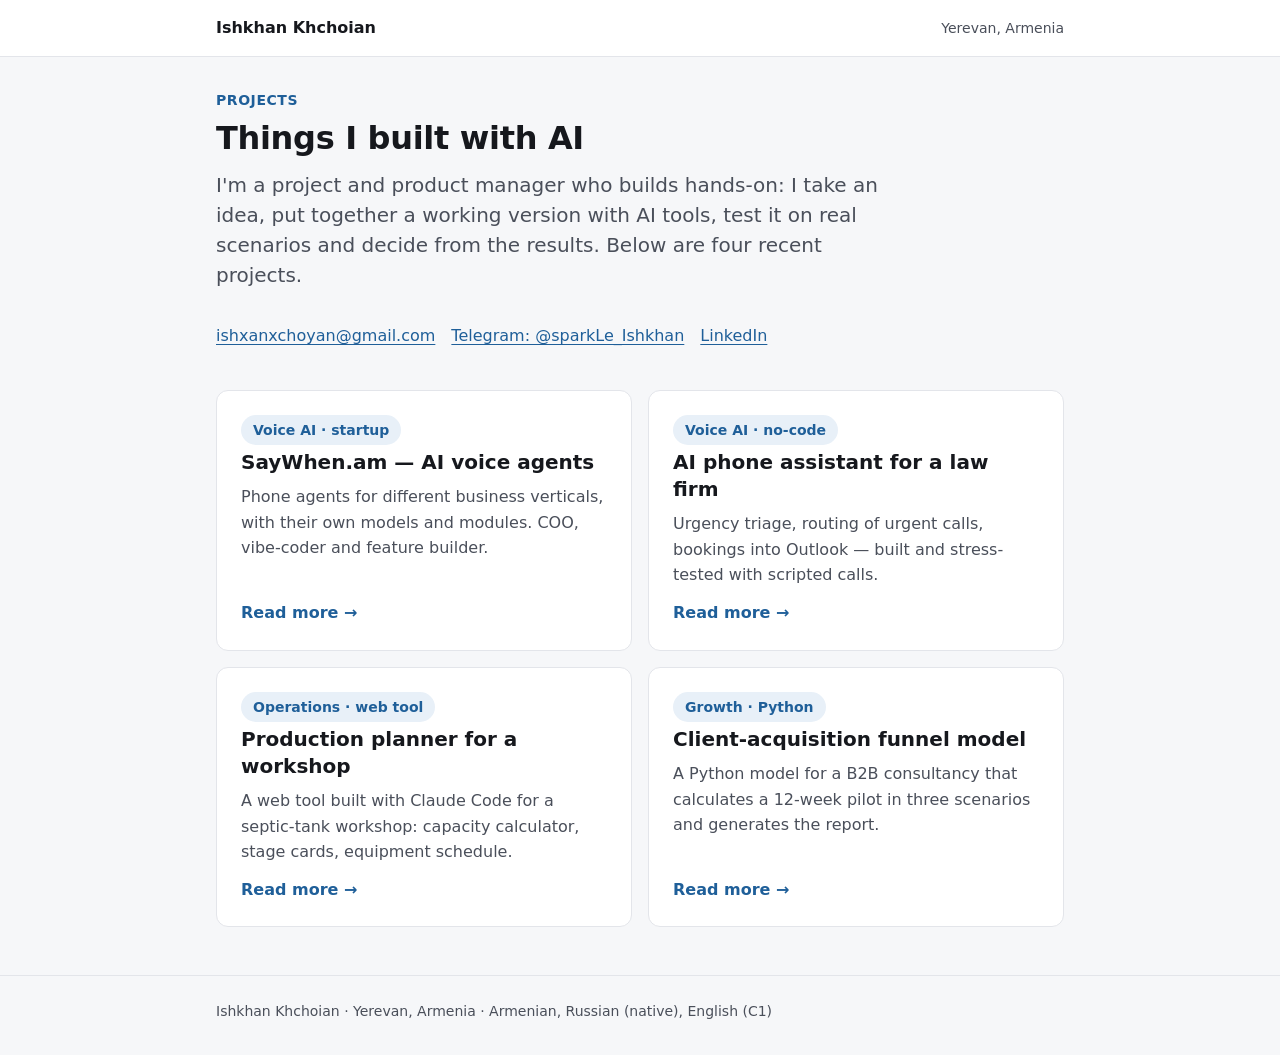
==== commit b100e0ae: "Portfolio at the root: four AI project pages; CV list moved to a private page; Greenline anonymized;" ====
--- a/index.html
+++ b/index.html
@@ -1,539 +1,63 @@
-<!DOCTYPE html>
-<html lang="ru">
+<!doctype html>
+<html lang="en">
 <head>
 <meta charset="utf-8">
 <meta name="viewport" content="width=device-width, initial-scale=1">
-<title>Ishkhan Khchoian — резюме</title>
-<style>
-/* IshkhanCasual — resume site
-   Type scale: 14 / 16 / 20 / 24 / 32
-   Spacing scale: 4 / 8 / 12 / 16 / 24 / 32 / 48 */
-
-:root {
-  --ink: #14181f;
-  --ink-soft: #444d5c;
-  --ink-faint: #6b7480;
-  --line: #dfe3e9;
-  --line-soft: #eceff3;
-  --bg: #f6f7f9;
-  --paper: #ffffff;
-  --accent: #1b4d8f;
-  --accent-soft: #eef3fa;
-  --radius: 10px;
-  --sans: "Inter", -apple-system, BlinkMacSystemFont, "Segoe UI", Roboto, Arial, sans-serif;
-  --serif: "Source Serif 4", Georgia, "Times New Roman", serif;
-}
-
-* { box-sizing: border-box; }
-
-html { -webkit-text-size-adjust: 100%; }
-
-body {
-  margin: 0;
-  background: var(--bg);
-  color: var(--ink);
-  font-family: var(--sans);
-  font-size: 16px;
-  line-height: 1.6;
-}
-
-/* ---------- top bar ---------- */
-
-.topbar {
-  position: sticky;
-  top: 0;
-  z-index: 10;
-  display: flex;
-  flex-wrap: wrap;
-  align-items: center;
-  gap: 12px;
-  padding: 12px 24px;
-  background: rgba(255, 255, 255, 0.92);
-  backdrop-filter: blur(8px);
-  border-bottom: 1px solid var(--line);
-}
-
-.topbar a.home {
-  font-weight: 600;
-  color: var(--ink);
-  text-decoration: none;
-  font-size: 16px;
-}
-
-.topbar a.home:hover { color: var(--accent); }
-
-.topbar .spacer { flex: 1 1 auto; }
-
-.btn {
-  display: inline-flex;
-  align-items: center;
-  justify-content: center;
-  min-height: 44px;
-  padding: 8px 16px;
-  border: 1px solid var(--line);
-  border-radius: var(--radius);
-  background: var(--paper);
-  color: var(--ink);
-  font: inherit;
-  font-size: 14px;
-  font-weight: 500;
-  cursor: pointer;
-  text-decoration: none;
-  transition: background 160ms ease, border-color 160ms ease, color 160ms ease;
-}
-
-.btn:hover { background: var(--accent-soft); border-color: var(--accent); color: var(--accent); }
-.btn:active { transform: translateY(1px); }
-.btn.primary { background: var(--accent); border-color: var(--accent); color: #fff; }
-.btn.primary:hover { background: #16407a; color: #fff; }
-
-/* ---------- layout ---------- */
-
-.wrap {
-  max-width: 880px;
-  margin: 0 auto;
-  padding: 32px 24px 48px;
-}
-
-.paper {
-  background: var(--paper);
-  border: 1px solid var(--line);
-  border-radius: var(--radius);
-  padding: 32px;
-}
-
-/* ---------- hub ---------- */
-
-.hero h1 {
-  font-family: var(--serif);
-  font-size: 32px;
-  line-height: 1.25;
-  margin: 0 0 8px;
-}
-
-.hero p {
-  margin: 0 0 8px;
-  max-width: 62ch;
-  color: var(--ink-soft);
-}
-
-.section-title {
-  font-family: var(--serif);
-  font-size: 24px;
-  line-height: 1.3;
-  margin: 48px 0 4px;
-}
-
-.lead-note {
-  margin: 0 0 16px;
-  max-width: 62ch;
-  font-size: 16px;
-  line-height: 1.5;
-  color: var(--ink-soft);
-}
-
-.nav-note {
-  margin: 8px 12px 16px;
-  font-size: 14px;
-  line-height: 1.5;
-  color: var(--ink-faint);
-}
-
-.sub-title {
-  font-family: var(--serif);
-  font-size: 20px;
-  line-height: 1.3;
-  margin: 32px 0 12px;
-}
-
-.section-note {
-  margin: 0 0 16px;
-  color: var(--ink-faint);
-  font-size: 14px;
-  max-width: 62ch;
-}
-
-.cards {
-  display: grid;
-  gap: 12px;
-  grid-template-columns: repeat(auto-fill, minmax(260px, 1fr));
-}
-
-a.card {
-  display: block;
-  padding: 16px;
-  background: var(--paper);
-  border: 1px solid var(--line);
-  border-radius: var(--radius);
-  text-decoration: none;
-  color: inherit;
-  transition: border-color 160ms ease, transform 160ms ease, box-shadow 160ms ease;
-}
-
-a.card:hover {
-  border-color: var(--accent);
-  transform: translateY(-2px);
-  box-shadow: 0 6px 20px rgba(20, 24, 31, 0.07);
-}
-
-a.card .tag {
-  display: inline-block;
-  margin-bottom: 8px;
-  padding: 4px 8px;
-  border-radius: 999px;
-  background: var(--accent-soft);
-  color: var(--accent);
-  font-size: 14px;
-  font-weight: 600;
-}
-
-a.card h3 {
-  font-family: var(--serif);
-  font-size: 20px;
-  line-height: 1.3;
-  margin: 0 0 4px;
-}
-
-a.card p {
-  margin: 0;
-  font-size: 14px;
-  line-height: 1.5;
-  color: var(--ink-soft);
-}
-
-a.card.dl h3::before {
-  content: "↓";
-  display: inline-block;
-  margin-right: 8px;
-  color: var(--accent);
-  font-family: var(--sans);
-  font-weight: 700;
-}
-
-a.card.dl .ext {
-  display: inline-block;
-  margin-left: 8px;
-  font-family: var(--sans);
-  font-size: 14px;
-  font-weight: 600;
-  color: var(--ink-faint);
-  white-space: nowrap;
-}
-
-/* ---------- prose ---------- */
-
-.prose h2 {
-  font-family: var(--serif);
-  font-size: 24px;
-  line-height: 1.3;
-  margin: 32px 0 8px;
-}
-
-.prose h3 {
-  font-size: 16px;
-  font-weight: 600;
-  margin: 24px 0 4px;
-}
-
-.prose p, .prose li { max-width: 66ch; }
-.prose p { margin: 0 0 12px; }
-.prose ul, .prose ol { margin: 0 0 12px; padding-left: 24px; }
-.prose li { margin-bottom: 4px; }
-
-.callout {
-  margin: 16px 0;
-  padding: 16px;
-  border-left: 3px solid var(--accent);
-  background: var(--accent-soft);
-  border-radius: 0 var(--radius) var(--radius) 0;
-}
-
-.callout p:last-child { margin-bottom: 0; }
-
-/* ---------- document (CV) ---------- */
-
-.doc {
-  background: var(--paper);
-  border: 1px solid var(--line);
-  border-radius: var(--radius);
-  padding: 40px;
-  color: var(--ink);
-}
-
-.doc h1 {
-  font-family: var(--serif);
-  font-size: 32px;
-  line-height: 1.2;
-  margin: 0 0 4px;
-  letter-spacing: 0.01em;
-}
-
-.doc .role {
-  font-size: 16px;
-  font-weight: 600;
-  color: var(--accent);
-  margin: 0 0 8px;
-}
-
-.doc .contact {
-  font-size: 14px;
-  line-height: 1.6;
-  color: var(--ink-soft);
-  margin: 0 0 24px;
-  padding-bottom: 16px;
-  border-bottom: 1px solid var(--line);
-}
-
-.doc h2 {
-  font-size: 14px;
-  font-weight: 700;
-  letter-spacing: 0.08em;
-  text-transform: uppercase;
-  color: var(--ink-faint);
-  margin: 24px 0 12px;
-  padding-bottom: 4px;
-  border-bottom: 1px solid var(--line-soft);
-}
-
-.doc p { margin: 0 0 12px; max-width: 72ch; }
-
-.job { margin-bottom: 16px; }
-
-.job-top {
-  display: flex;
-  flex-wrap: wrap;
-  align-items: baseline;
-  gap: 4px 12px;
-  margin-bottom: 4px;
-}
-
-.job-top .who { font-weight: 600; font-size: 16px; }
-.job-top .when { margin-left: auto; font-size: 14px; color: var(--ink-faint); white-space: nowrap; }
-.job .sub { font-size: 14px; color: var(--ink-soft); margin: 0 0 4px; }
-
-.doc ul { margin: 0 0 4px; padding-left: 20px; }
-.doc li { margin-bottom: 4px; max-width: 72ch; }
-
-.skills { font-size: 16px; margin: 0 0 8px; max-width: 72ch; }
-.skills b { font-weight: 600; }
-
-
-.docnav {
-  display: flex;
-  flex-wrap: wrap;
-  gap: 8px;
-  margin-bottom: 16px;
-}
-
-.docnav a {
-  font-size: 14px;
-  padding: 4px 12px;
-  border: 1px solid var(--line);
-  border-radius: 999px;
-  background: var(--paper);
-  color: var(--ink-soft);
-  text-decoration: none;
-}
-
-.docnav a:hover, .docnav a.on { border-color: var(--accent); color: var(--accent); background: var(--accent-soft); }
-
-code {
-  font-family: var(--sans);
-  font-size: 14px;
-  padding: 2px 4px;
-  border-radius: 4px;
-  background: var(--line-soft);
-}
-
-.todo {
-  background: #fff5d6;
-  border-bottom: 1px dashed #b3891f;
-  padding: 0 2px;
-}
-
-/* ---------- mobile ---------- */
-
-@media (max-width: 640px) {
-  .wrap { padding: 24px 16px 32px; }
-  .paper, .doc { padding: 24px 16px; }
-  .topbar { padding: 8px 16px; gap: 8px; }
-  .doc h1, .hero h1 { font-size: 24px; }
-  .job-top .when { margin-left: 0; width: 100%; }
-}
-
-/* ---------- print ---------- */
-
-@media print {
-  :root { --line: #cfd4dc; --line-soft: #e2e6eb; }
-  body { background: #fff; font-size: 10.5pt; line-height: 1.45; }
-  .topbar, .docnav, .no-print { display: none !important; }
-  .wrap { max-width: none; padding: 0; }
-  .doc, .paper { border: 0; border-radius: 0; padding: 0; }
-  .doc h1 { font-size: 20pt; }
-  .doc h2 { margin: 14pt 0 6pt; }
-  .job { margin-bottom: 10pt; page-break-inside: avoid; }
-  a { color: inherit; text-decoration: none; }
-}
-
-/* ---------- single-file layout ---------- */
-.layout { max-width: 1180px; margin: 0 auto; padding: 24px; display: flex; gap: 24px; align-items: flex-start; }
-.sidenav { flex: 0 0 260px; position: sticky; top: 72px; }
-.sidenav .grp { font-size: 14px; font-weight: 700; letter-spacing: .06em; text-transform: uppercase;
-  color: var(--ink-faint); margin: 16px 0 8px; }
-.sidenav .grp:first-child { margin-top: 0; }
-.navbtn { display: block; width: 100%; text-align: left; min-height: 44px; padding: 8px 12px; margin-bottom: 4px;
-  border: 1px solid transparent; border-radius: var(--radius); background: transparent; color: var(--ink-soft);
-  font: inherit; font-size: 16px; line-height: 1.4; cursor: pointer;
-  transition: background 160ms ease, color 160ms ease, border-color 160ms ease; }
-.navbtn:hover { background: var(--paper); color: var(--ink); border-color: var(--line); }
-a.navlink { display: flex; align-items: center; box-sizing: border-box; text-decoration: none; color: var(--accent); font-weight: 600; }
-a.navlink:hover { color: var(--accent); }
-.navbtn.on { background: var(--accent-soft); color: var(--accent); border-color: var(--accent); font-weight: 600; }
-.content { flex: 1 1 auto; min-width: 0; }
-.pane { display: none; }
-.pane.active { display: block; animation: fade 220ms ease both; }
-@keyframes fade { from { opacity: 0; transform: translateY(4px); } to { opacity: 1; transform: none; } }
-.pane > .doc, .pane > .paper { background: var(--paper); border: 1px solid var(--line);
-  border-radius: var(--radius); padding: 40px; }
-@media (max-width: 860px) {
-  .layout { display: block; padding: 16px; }
-  .sidenav { position: static; margin-bottom: 24px; }
-  .pane > .doc, .pane > .paper { padding: 24px 16px; }
-}
-@media print {
-  .layout { display: block; padding: 0; max-width: none; }
-  .sidenav { display: none !important; }
-  .pane { display: none !important; }
-  .pane.active { display: block !important; animation: none; }
-  .pane > .doc, .pane > .paper { border: 0; padding: 0; }
-}
-
-</style>
+<title>Ishkhan Khchoian — AI projects</title>
+<meta name="description" content="Projects I built with AI tools: voice agents, an AI phone assistant, a production-planning tool and a funnel model.">
+<link rel="stylesheet" href="assets/portfolio.css">
 </head>
 <body>
+<header class="top">
+  <div class="wrap">
+    <a class="brand" href="./">Ishkhan Khchoian</a>
+    <span class="small muted">Yerevan, Armenia</span>
+  </div>
+</header>
 
-<div class="topbar">
-  <span class="home">Ishkhan Khchoian</span>
-  <span class="spacer"></span>
-</div>
+<main>
+  <div class="wrap">
+    <p class="kicker">Projects</p>
+    <h1>Things I built with AI</h1>
+    <p class="lead prose">I'm a project and product manager who builds hands-on: I take an idea, put together a working version with AI tools, test it on real scenarios and decide from the results. Below are four recent projects.</p>
 
-<div class="layout">
-<nav class="sidenav no-print">
-  <button class="navbtn on" data-go="start">Обзор</button>
-  <div class="grp">Скачать PDF — по приоритету</div>
-  <a class="navbtn navlink" href="Ishkhan_Khchoian_PM_IT_EN.pdf?v=20261106" download="Ishkhan_Khchoian_PM_IT_EN.pdf">↓ 1. PM IT (EN)</a>
-  <a class="navbtn navlink" href="Ishkhan_Khchoian_PM_IT_RU.pdf?v=20261106" download="Ishkhan_Khchoian_PM_IT_RU.pdf">↓ 1. ПМ IT (RU)</a>
-  <a class="navbtn navlink" href="Ishkhan_Khchoian_Operations_Process_Improvement_EN.pdf?v=20261106" download="Ishkhan_Khchoian_Operations_Process_Improvement_EN.pdf">↓ Operations (EN)</a>
-  <a class="navbtn navlink" href="Ishkhan_Khchoian_Operations_Process_Improvement_RU.pdf?v=20261106" download="Ishkhan_Khchoian_Operations_Process_Improvement_RU.pdf">↓ Операции (RU)</a>
-  <a class="navbtn navlink" href="Ishkhan_Khchoian_PM_Gamedev_EN.pdf?v=20261106" download="Ishkhan_Khchoian_PM_Gamedev_EN.pdf">↓ 2. Games (EN)</a>
-  <a class="navbtn navlink" href="Ishkhan_Khchoian_PM_Gamedev_RU.pdf?v=20261106" download="Ishkhan_Khchoian_PM_Gamedev_RU.pdf">↓ 2. Геймдев (RU)</a>
-  <a class="navbtn navlink" href="Ishkhan_Khchoian_PM_PropTech_EN.pdf?v=20261106" download="Ishkhan_Khchoian_PM_PropTech_EN.pdf">↓ 3. PropTech (EN)</a>
-  <a class="navbtn navlink" href="Ishkhan_Khchoian_PM_PropTech_RU.pdf?v=20261106" download="Ishkhan_Khchoian_PM_PropTech_RU.pdf">↓ 3. Стройка (RU)</a>
-  <a class="navbtn navlink" href="Ishkhan_Khchoian_PM_LegalTech_EN.pdf?v=20261106" download="Ishkhan_Khchoian_PM_LegalTech_EN.pdf">↓ 4. LegalTech (EN)</a>
-  <a class="navbtn navlink" href="Ishkhan_Khchoian_PM_LegalTech_RU.pdf?v=20261106" download="Ishkhan_Khchoian_PM_LegalTech_RU.pdf">↓ 4. LegalTech (RU)</a>
-  <a class="navbtn navlink" href="Ishkhan_Khchoian_PM_iGaming_EN.pdf?v=20261106" download="Ishkhan_Khchoian_PM_iGaming_EN.pdf">↓ 5. iGaming (EN)</a>
-  <a class="navbtn navlink" href="Ishkhan_Khchoian_PM_iGaming_RU.pdf?v=20261106" download="Ishkhan_Khchoian_PM_iGaming_RU.pdf">↓ 5. iGaming (RU)</a>
-  <a class="navbtn navlink" href="Ishkhan_Khchoian_PM_Certificate_US_Perspective.pdf?v=20261106" download="Ishkhan_Khchoian_PM_Certificate_US_Perspective.pdf">↓ Сертификат PM (US)</a>
-  <p class="nav-note">Каждое резюме проджект-менеджера есть на двух языках. Продакт и бизнес-аналитик — в «Обзоре».</p>
-</nav>
+    <div class="contacts">
+      <a href="mailto:ishxanxchoyan@gmail.com">ishxanxchoyan@gmail.com</a>
+      <a href="https://t.me/sparkLe_Ishkhan">Telegram: @sparkLe_Ishkhan</a>
+      <a href="https://www.linkedin.com/in/ishkhan-khchoian-2419182b3">LinkedIn</a>
+    </div>
 
-<div class="content">
-<section class="pane active" id="pane-start">
-<div class="paper">
-<div class="hero"><h1>Резюме</h1>
-<p>Резюме под конкретные роли и отрасли — готовыми PDF, можно скачать и приложить к отклику. Разделы идут в порядке приоритета поиска: цель — проектный менеджер, смежные варианты — продакт и бизнес-аналитик.</p>
-<p><b>Главное правило: одно резюме на все вакансии не работает.</b> Выбирайте версию под нишу компании — первые три строки должны совпадать с тем, что человек ищет.</p></div>
-<h2 class="section-title">Приоритет 1 — IT и разработка ПО</h2>
-<p class="lead-note">Основная ставка. Проджект-менеджер — главная цель, продакт и бизнес-аналитик — смежные варианты.</p>
-<div class="cards">
-<a class="card dl" href="Ishkhan_Khchoian_PM_IT_EN.pdf?v=20261106" download="Ishkhan_Khchoian_PM_IT_EN.pdf"><span class="tag">PM · EN</span><h3>CV · Project Manager <span class="ext">PDF · 2 стр.</span></h3><p>Координатор проектов в разработке ПО. Параллельная доставка, критерии приёмки, процессная документация.</p></a>
-<a class="card dl" href="Ishkhan_Khchoian_PM_IT_RU.pdf?v=20261106" download="Ishkhan_Khchoian_PM_IT_RU.pdf"><span class="tag">PM · RU</span><h3>Резюме · Проджект-менеджер <span class="ext">PDF · 2 стр.</span></h3><p>Та же версия по-русски.</p></a>
-<a class="card dl" href="Ishkhan_Khchoian_Product_Manager_EN.pdf?v=20261106" download="Ishkhan_Khchoian_Product_Manager_EN.pdf"><span class="tag">Product · EN</span><h3>CV · Product Manager <span class="ext">PDF · 2 стр.</span></h3><p>Discovery, требования, метрики. Несколько сотен интервью при приёме клиентов как главный аргумент.</p></a>
-<a class="card dl" href="Ishkhan_Khchoian_Product_Manager_RU.pdf?v=20261106" download="Ishkhan_Khchoian_Product_Manager_RU.pdf"><span class="tag">Product · RU</span><h3>Резюме · Продакт-менеджер <span class="ext">PDF · 2 стр.</span></h3><p>Та же версия по-русски.</p></a>
-<a class="card dl" href="Ishkhan_Khchoian_Product_Manager_Startup_EN.pdf?v=20261106" download="Ishkhan_Khchoian_Product_Manager_Startup_EN.pdf"><span class="tag">Product · вариант 2 · EN</span><h3>CV · Product Manager (стартап) <span class="ext">PDF · 2 стр.</span></h3><p>Второй вариант: через реальную продуктовую работу — COO в SayWhen.am (AI-голосовые агенты) и самостоятельные проекты. Первый вариант строится на переносимых навыках, этот — на том, что делается сейчас.</p></a>
-<a class="card dl" href="Ishkhan_Khchoian_Product_Manager_Startup_RU.pdf?v=20261106" download="Ishkhan_Khchoian_Product_Manager_Startup_RU.pdf"><span class="tag">Product · вариант 2 · RU</span><h3>Резюме · Продакт-менеджер (стартап) <span class="ext">PDF · 2 стр.</span></h3><p>Та же версия по-русски — под русскоязычные компании.</p></a>
-<a class="card dl" href="Ishkhan_Khchoian_Business_Analyst_EN.pdf?v=20261106" download="Ishkhan_Khchoian_Business_Analyst_EN.pdf"><span class="tag">BA · EN</span><h3>CV · Business Analyst <span class="ext">PDF · 2 стр.</span></h3><p>Требования, документация, картирование процессов. Судебные акты и договоры как школа письменной точности.</p></a>
-<a class="card dl" href="Ishkhan_Khchoian_Business_Analyst_RU.pdf?v=20261106" download="Ishkhan_Khchoian_Business_Analyst_RU.pdf"><span class="tag">BA · RU</span><h3>Резюме · Бизнес-аналитик <span class="ext">PDF · 2 стр.</span></h3><p>Та же версия по-русски.</p></a>
-</div>
-<h2 class="section-title">Смежная ниша — операции и улучшение процессов</h2>
-<p class="lead-note">Рядом с IT, но не вместо него. Для вакансий, где в описании есть operations, process improvement, production или поддержка ERP.</p>
-<div class="cards">
-<a class="card dl" href="Ishkhan_Khchoian_Operations_Process_Improvement_EN.pdf?v=20261106" download="Ishkhan_Khchoian_Operations_Process_Improvement_EN.pdf"><span class="tag">Operations · EN</span><h3>CV · Operations / Process Improvement Coordinator <span class="ext">PDF · 2 стр.</span></h3><p>Узкие места, стандарты, обучение людей. Стройка, события и большой объём работы как операционный опыт.</p></a>
-<a class="card dl" href="Ishkhan_Khchoian_Operations_Process_Improvement_RU.pdf?v=20261106" download="Ishkhan_Khchoian_Operations_Process_Improvement_RU.pdf"><span class="tag">Операции · RU</span><h3>Резюме · Координатор операций и процессов <span class="ext">PDF · 2 стр.</span></h3><p>Та же версия по-русски.</p></a>
-</div>
-<h2 class="section-title">Приоритет 2 — Геймдев</h2>
-<p class="lead-note">Продакшн-дисциплина плюс 20 лет реального игрового опыта и соревновательные результаты.</p>
-<div class="cards">
-<a class="card dl" href="Ishkhan_Khchoian_PM_Gamedev_EN.pdf?v=20261106" download="Ishkhan_Khchoian_PM_Gamedev_EN.pdf"><span class="tag">Gamedev · EN</span><h3>CV · PM Games <span class="ext">PDF · 2 стр.</span></h3><p>Продакшн-дисциплина, жёсткие сроки и 20 лет игрового опыта.</p></a>
-<a class="card dl" href="Ishkhan_Khchoian_PM_Gamedev_RU.pdf?v=20261106" download="Ishkhan_Khchoian_PM_Gamedev_RU.pdf"><span class="tag">Геймдев · RU</span><h3>Резюме · ПМ Геймдев <span class="ext">PDF · 2 стр.</span></h3><p>Та же версия по-русски.</p></a>
-</div>
-<h2 class="section-title">Приоритет 3 — Строительство и PropTech</h2>
-<p class="lead-note">Мало конкурентов: 15+ объектов, тендеры, подрядчики и договорное право в одном человеке.</p>
-<div class="cards">
-<a class="card dl" href="Ishkhan_Khchoian_PM_PropTech_EN.pdf?v=20261106" download="Ishkhan_Khchoian_PM_PropTech_EN.pdf"><span class="tag">PropTech · EN</span><h3>CV · PM Construction <span class="ext">PDF · 2 стр.</span></h3><p>Стройка вынесена наверх: объекты, закупки, тендеры, Ганты плюс договоры.</p></a>
-<a class="card dl" href="Ishkhan_Khchoian_PM_PropTech_RU.pdf?v=20261106" download="Ishkhan_Khchoian_PM_PropTech_RU.pdf"><span class="tag">PropTech · RU</span><h3>Резюме · ПМ Стройка <span class="ext">PDF · 2 стр.</span></h3><p>Та же версия по-русски.</p></a>
-</div>
-<h2 class="section-title">Приоритет 4 — LegalTech</h2>
-<p class="lead-note">Самый сильный домен: три года в американском иммиграционном праве — изнутри, как пользователь такого софта.</p>
-<div class="cards">
-<a class="card dl" href="Ishkhan_Khchoian_PM_LegalTech_EN.pdf?v=20261106" download="Ishkhan_Khchoian_PM_LegalTech_EN.pdf"><span class="tag">LegalTech · EN</span><h3>CV · PM LegalTech <span class="ext">PDF · 2 стр.</span></h3><p>Иммиграционные платформы и продукты для юрфирм. O-1B, EB-3, E-2 и легал-опс изнутри.</p></a>
-<a class="card dl" href="Ishkhan_Khchoian_PM_LegalTech_RU.pdf?v=20261106" download="Ishkhan_Khchoian_PM_LegalTech_RU.pdf"><span class="tag">LegalTech · RU</span><h3>Резюме · ПМ LegalTech <span class="ext">PDF · 2 стр.</span></h3><p>Та же версия по-русски.</p></a>
-</div>
-<h2 class="section-title">Приоритет 5 — iGaming</h2>
-<p class="lead-note">Индустрия с двух сторон: маркетинг у оператора live-казино (название под NDA) и аффилиаты в Digital Caramel.</p>
-<div class="cards">
-<a class="card dl" href="Ishkhan_Khchoian_PM_iGaming_EN.pdf?v=20261106" download="Ishkhan_Khchoian_PM_iGaming_EN.pdf"><span class="tag">iGaming · EN</span><h3>CV · PM iGaming <span class="ext">PDF · 2 стр.</span></h3><p>Плюс лицензирование в специфичных юрисдикциях и переговоры по CPA/RevShare.</p></a>
-<a class="card dl" href="Ishkhan_Khchoian_PM_iGaming_RU.pdf?v=20261106" download="Ishkhan_Khchoian_PM_iGaming_RU.pdf"><span class="tag">iGaming · RU</span><h3>Резюме · ПМ iGaming <span class="ext">PDF · 2 стр.</span></h3><p>Та же версия по-русски.</p></a>
-</div>
-<h2 class="section-title">Смежные направления и документы</h2>
-<p class="lead-note">Не основная линия, но готово и может пригодиться.</p>
-<div class="cards">
-<a class="card dl" href="Ishkhan_Khchoian_Product_Manager_Conversational_AI.pdf?v=20261106" download="Ishkhan_Khchoian_Product_Manager_Conversational_AI.pdf"><span class="tag">Product · AI-чат</span><h3>CV · Product (conversational AI) <span class="ext">PDF · 2 стр.</span></h3><p>Под конкретную вакансию в chat-центричном AI-продукте: свой концепт AI-агентов и RAG наверху.</p></a>
-<a class="card dl" href="Ishkhan_Khchoian_Sales_Manager.pdf?v=20261106" download="Ishkhan_Khchoian_Sales_Manager.pdf"><span class="tag">Продажи</span><h3>CV · Sales Manager (EN) <span class="ext">PDF · 2 стр.</span></h3><p>B2B-продажи, ключевые клиенты и тендеры.</p></a>
-<a class="card dl" href="Ishkhan_Khchoian_Legal_Counsel_Armenia.pdf?v=20261106" download="Ishkhan_Khchoian_Legal_Counsel_Armenia.pdf"><span class="tag">Юрист · in-house</span><h3>CV · Legal Counsel (EN) <span class="ext">PDF · 2 стр.</span></h3><p>Для международной компании в Армении: договоры, споры, иммиграция и релокация.</p></a>
-<a class="card dl" href="Ishkhan_Khchoian_PM_Certificate_US_Perspective.pdf?v=20261106" download="Ishkhan_Khchoian_PM_Certificate_US_Perspective.pdf"><span class="tag">Документ</span><h3>Сертификат · PM (US) <span class="ext">PDF · 2 стр.</span></h3><p>«Project Management with a U.S. Perspective» — Yerevan American Corner программа посольства США в Ереване, 21 июля – 21 августа 2026.</p></a>
-</div>
-</div>
-</section>
+    <div class="cards">
+      <a class="card" href="work/saywhen.html">
+        <span class="tag">Voice AI · startup</span>
+        <h3>SayWhen.am — AI voice agents</h3>
+        <p>Phone agents for different business verticals, with their own models and modules. COO, vibe-coder and feature builder.</p>
+        <span class="more">Read more →</span>
+      </a>
+      <a class="card" href="work/law-firm-assistant.html">
+        <span class="tag">Voice AI · no-code</span>
+        <h3>AI phone assistant for a law firm</h3>
+        <p>Urgency triage, routing of urgent calls, bookings into Outlook — built and stress-tested with scripted calls.</p>
+        <span class="more">Read more →</span>
+      </a>
+      <a class="card" href="work/workshop-planner.html">
+        <span class="tag">Operations · web tool</span>
+        <h3>Production planner for a workshop</h3>
+        <p>A web tool built with Claude Code for a septic-tank workshop: capacity calculator, stage cards, equipment schedule.</p>
+        <span class="more">Read more →</span>
+      </a>
+      <a class="card" href="work/funnel-model.html">
+        <span class="tag">Growth · Python</span>
+        <h3>Client-acquisition funnel model</h3>
+        <p>A Python model for a B2B consultancy that calculates a 12-week pilot in three scenarios and generates the report.</p>
+        <span class="more">Read more →</span>
+      </a>
+    </div>
+  </div>
+</main>
 
-
-
-
-
-
-
-
-
-
-
-</div>
-</div>
-
-<script>
-(function () {
-  var panes = document.querySelectorAll('.pane');
-  var btns  = document.querySelectorAll('.navbtn');
-
-  function show(id) {
-    var found = false;
-    panes.forEach(function (p) {
-      var on = (p.id === 'pane-' + id);
-      p.classList.toggle('active', on);
-      if (on) found = true;
-    });
-    if (!found) { show('start'); return; }
-    btns.forEach(function (b) { b.classList.toggle('on', b.getAttribute('data-go') === id); });
-    if (history.replaceState) history.replaceState(null, '', '#' + id);
-    window.scrollTo({ top: 0, behavior: 'smooth' });
-  }
-
-  document.addEventListener('click', function (e) {
-    var t = e.target.closest('[data-go]');
-    if (t) { e.preventDefault(); show(t.getAttribute('data-go')); }
-  });
-
-  show((location.hash || '#start').slice(1));
-})();
-</script>
+<footer>
+  <div class="wrap">Ishkhan Khchoian · Yerevan, Armenia · Armenian, Russian (native), English (C1)</div>
+</footer>
 </body>
 </html>
--- a/assets/portfolio.css
+++ b/assets/portfolio.css
@@ -0,0 +1,136 @@
+/* Portfolio — one style for every page. Type scale 14/16/20/24/32, spacing on a 4px grid. */
+:root {
+  --ink: #16181d;
+  --soft: #4a4f5a;
+  --line: #e3e5ea;
+  --bg: #f6f7f9;
+  --card: #ffffff;
+  --accent: #1f5f99;
+  --accent-soft: #e8f0f8;
+  --radius: 12px;
+}
+
+* { box-sizing: border-box; }
+
+html { -webkit-text-size-adjust: 100%; }
+
+body {
+  margin: 0;
+  background: var(--bg);
+  color: var(--ink);
+  font-family: system-ui, -apple-system, "Segoe UI", Roboto, "Helvetica Neue", Arial, sans-serif;
+  font-size: 16px;
+  line-height: 1.6;
+}
+
+a { color: var(--accent); text-underline-offset: 3px; }
+a:hover { text-decoration-thickness: 2px; }
+a:focus-visible { outline: 3px solid var(--accent); outline-offset: 2px; border-radius: 4px; }
+
+.wrap { max-width: 880px; margin: 0 auto; padding: 0 16px; }
+.prose { max-width: 680px; }
+
+header.top {
+  background: var(--card);
+  border-bottom: 1px solid var(--line);
+}
+header.top .wrap {
+  display: flex;
+  align-items: center;
+  justify-content: space-between;
+  gap: 16px;
+  min-height: 56px;
+}
+.brand { font-weight: 700; font-size: 16px; color: var(--ink); text-decoration: none; }
+.back { font-size: 14px; display: inline-flex; align-items: center; min-height: 44px; }
+
+main { padding: 32px 0 48px; }
+
+h1 { font-size: 32px; line-height: 1.2; margin: 0 0 12px; letter-spacing: -0.01em; }
+h2 { font-size: 24px; line-height: 1.3; margin: 32px 0 12px; }
+h3 { font-size: 20px; line-height: 1.35; margin: 24px 0 8px; }
+p { margin: 0 0 16px; }
+.lead { font-size: 20px; line-height: 1.5; color: var(--soft); margin-bottom: 24px; }
+.kicker {
+  font-size: 14px; font-weight: 600; letter-spacing: 0.04em; text-transform: uppercase;
+  color: var(--accent); margin: 0 0 8px;
+}
+.muted { color: var(--soft); }
+small, .small { font-size: 14px; }
+
+ul, ol { margin: 0 0 16px; padding-left: 24px; }
+li { margin-bottom: 8px; }
+
+.contacts { display: flex; flex-wrap: wrap; gap: 8px 16px; margin: 0 0 32px; font-size: 16px; }
+.contacts a { display: inline-flex; align-items: center; min-height: 44px; }
+
+.cards { display: grid; grid-template-columns: 1fr; gap: 16px; }
+@media (min-width: 720px) { .cards { grid-template-columns: 1fr 1fr; } }
+
+.card {
+  display: flex; flex-direction: column;
+  background: var(--card);
+  border: 1px solid var(--line);
+  border-radius: var(--radius);
+  padding: 24px;
+  color: var(--ink);
+  text-decoration: none;
+  transition: border-color 0.2s ease, box-shadow 0.2s ease, transform 0.2s ease;
+}
+.card:hover { border-color: #c4ccd8; box-shadow: 0 4px 16px rgba(22, 24, 29, 0.06); transform: translateY(-2px); }
+.card h3 { margin: 4px 0 8px; }
+.card p { color: var(--soft); margin-bottom: 12px; }
+.card .more { margin-top: auto; color: var(--accent); font-weight: 600; font-size: 16px; }
+.tag {
+  align-self: flex-start;
+  font-size: 14px; font-weight: 600; color: var(--accent);
+  background: var(--accent-soft); border-radius: 999px; padding: 4px 12px;
+}
+
+.box {
+  background: var(--card); border: 1px solid var(--line); border-radius: var(--radius);
+  padding: 16px 24px; margin: 0 0 16px;
+}
+.facts { display: grid; grid-template-columns: 1fr; gap: 12px; margin: 0 0 24px; }
+@media (min-width: 720px) { .facts { grid-template-columns: repeat(3, 1fr); } }
+.fact { background: var(--card); border: 1px solid var(--line); border-radius: var(--radius); padding: 16px; }
+.fact b { display: block; font-size: 16px; }
+.fact span { font-size: 14px; color: var(--soft); }
+
+figure { margin: 24px 0; }
+figure img {
+  display: block; width: 100%; height: auto;
+  border: 1px solid var(--line); border-radius: var(--radius); background: var(--card);
+}
+figure a { display: block; cursor: zoom-in; }
+figcaption { font-size: 14px; color: var(--soft); margin-top: 8px; }
+
+.table-wrap { overflow-x: auto; margin: 0 0 24px; border: 1px solid var(--line); border-radius: var(--radius); background: var(--card); }
+table { border-collapse: collapse; width: 100%; font-size: 14px; }
+th, td { text-align: left; padding: 12px 16px; border-bottom: 1px solid var(--line); vertical-align: top; }
+th { background: var(--bg); font-weight: 600; }
+tr:last-child td { border-bottom: 0; }
+
+.button {
+  display: inline-flex; align-items: center; justify-content: center;
+  min-height: 44px; padding: 8px 20px; border-radius: 999px;
+  background: var(--accent); color: #fff; font-weight: 600; text-decoration: none;
+  transition: background 0.2s ease;
+}
+.button:hover { background: #174a78; }
+
+footer { border-top: 1px solid var(--line); padding: 24px 0 32px; font-size: 14px; color: var(--soft); }
+
+@media (max-width: 480px) {
+  h1 { font-size: 24px; }
+  h2 { font-size: 20px; }
+  .lead { font-size: 16px; }
+  main { padding-top: 24px; }
+  th, td { padding: 8px; }
+  .card { padding: 16px; }
+}
+
+@media (prefers-reduced-motion: reduce) {
+  .card, .button { transition: none; }
+  .card:hover { transform: none; }
+}
